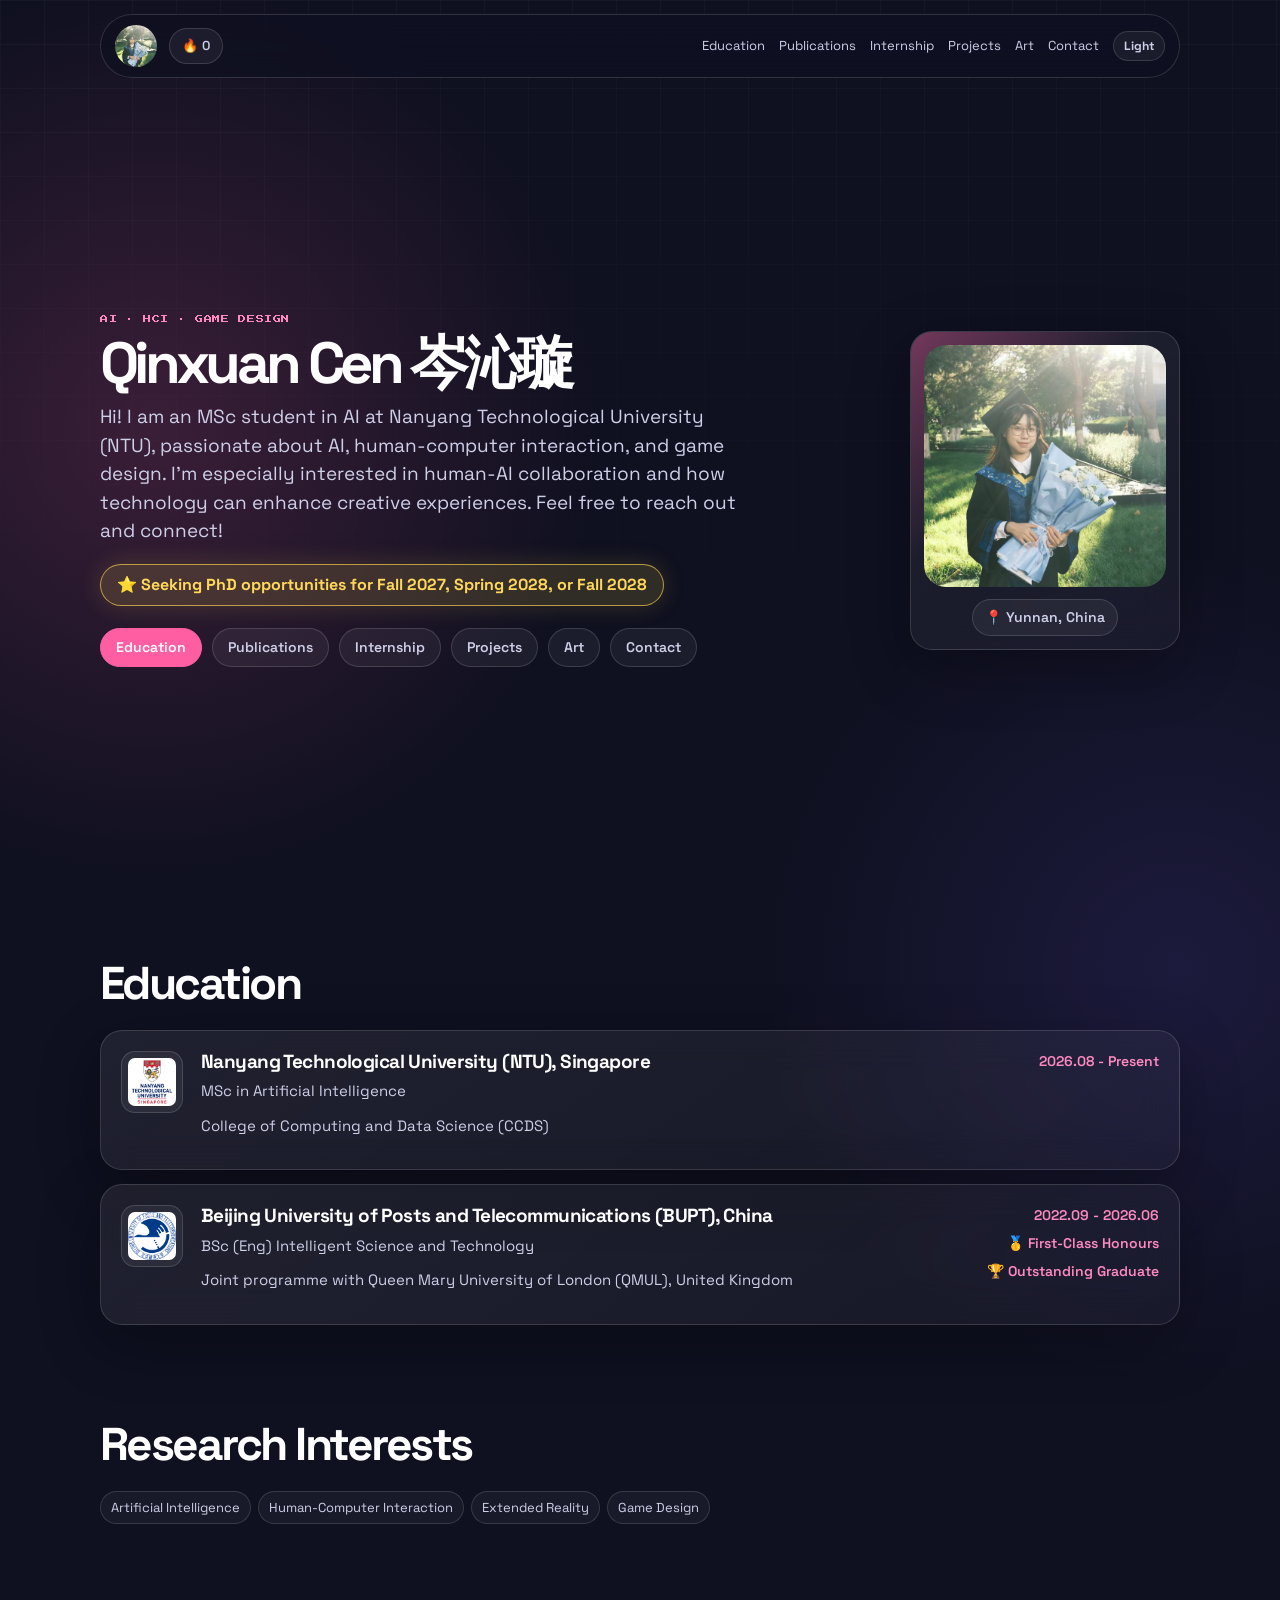
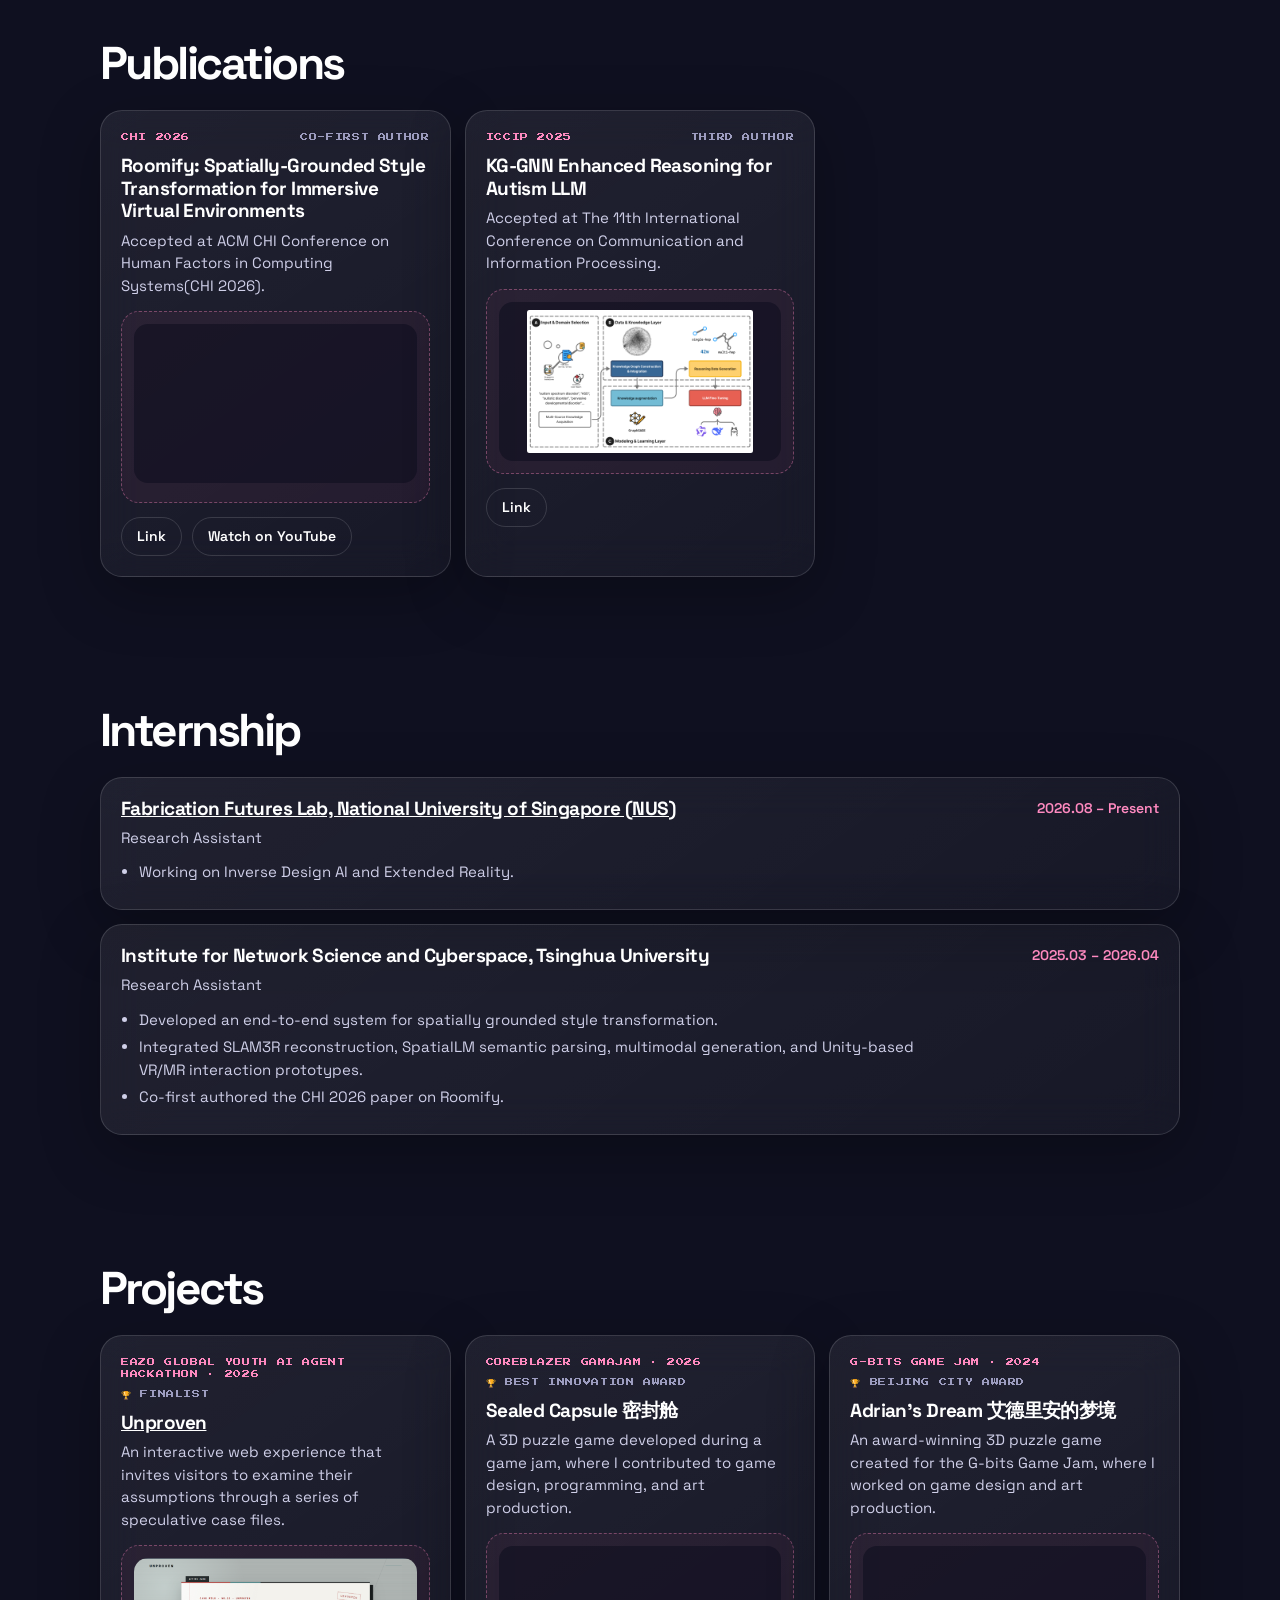
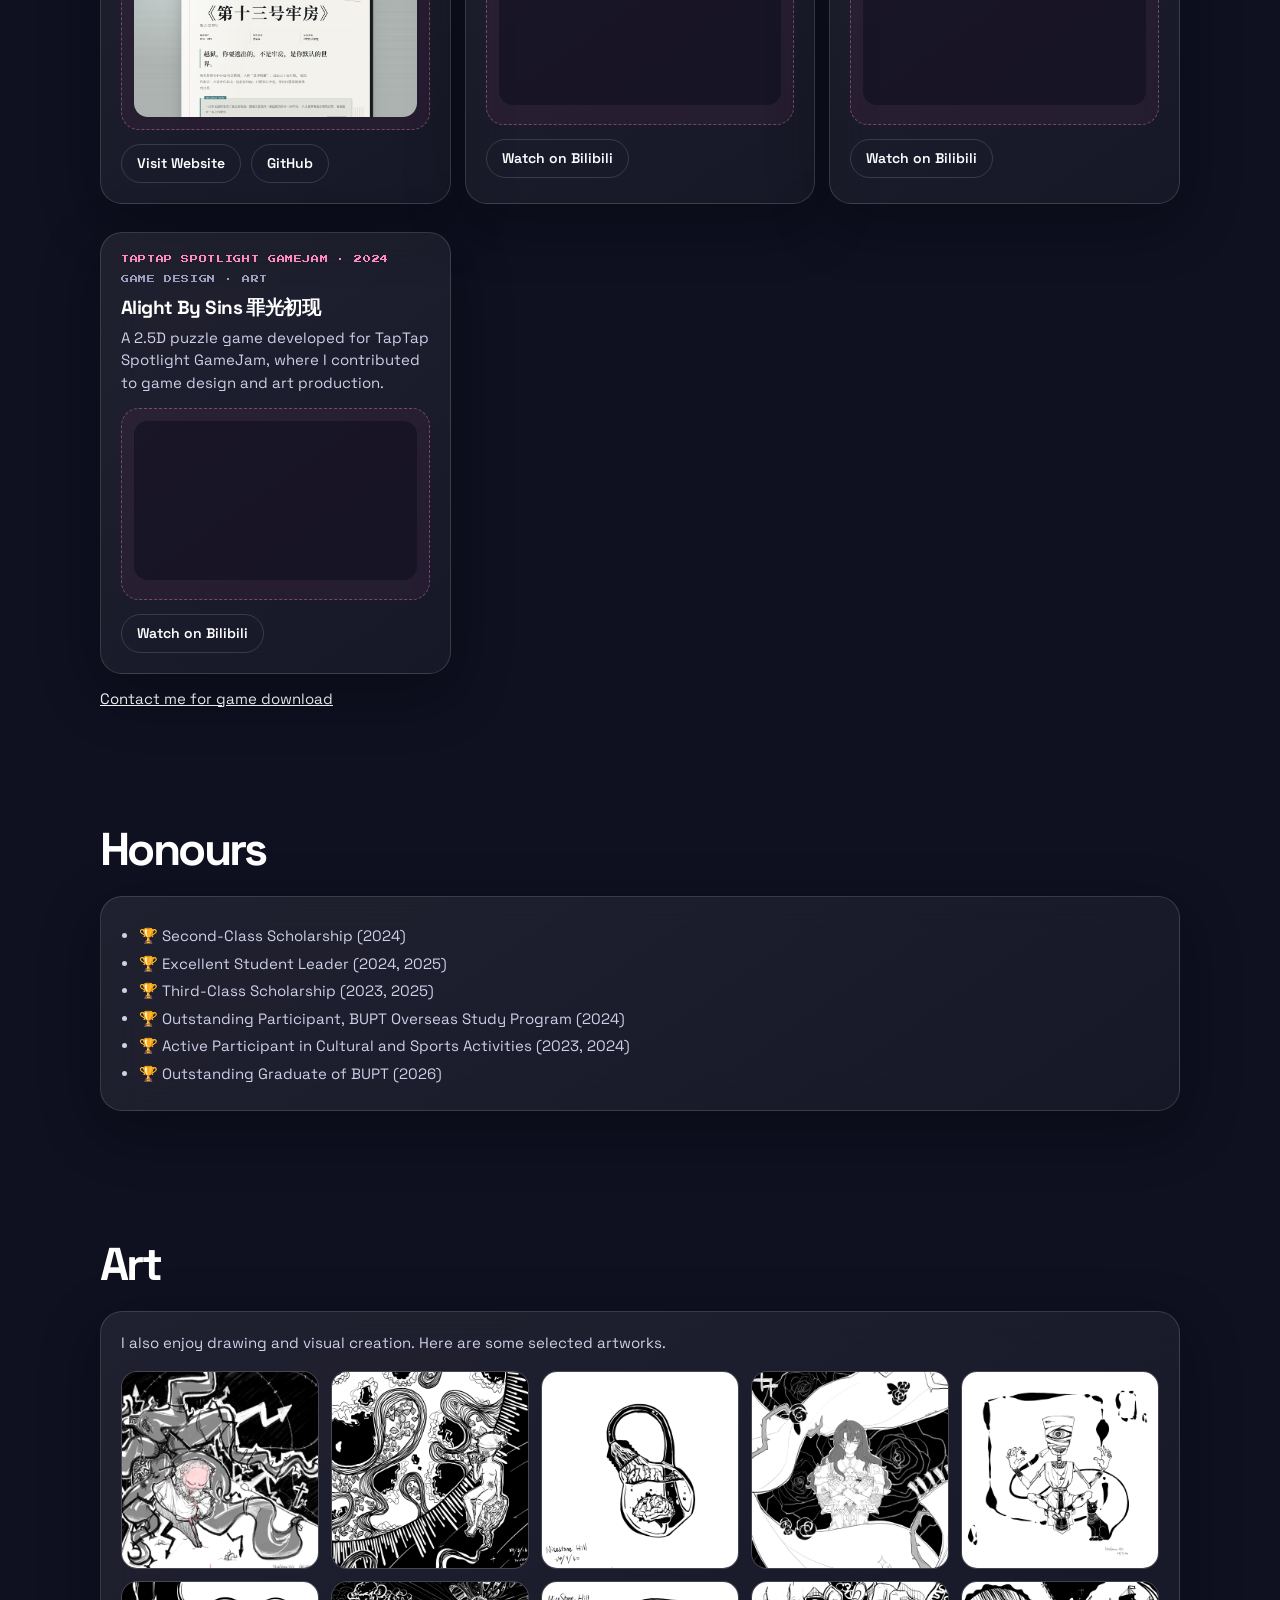
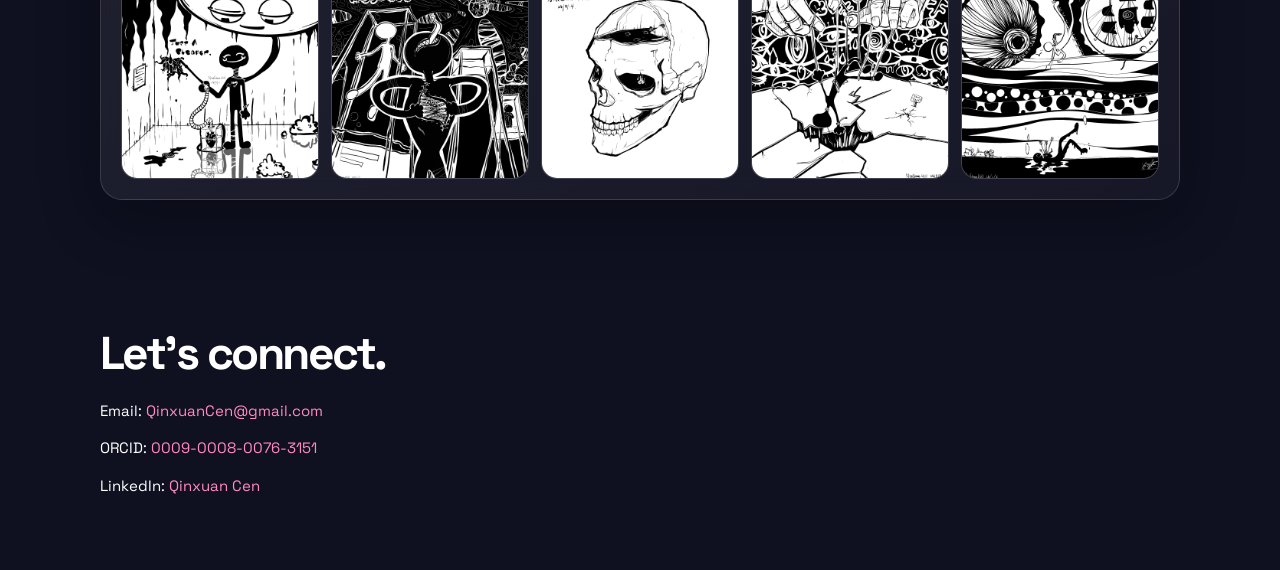
==== index.html @ c6805168 "Fix canonical GitHub Pages URL" ====
<!DOCTYPE html>
<html lang="en">
<head>
  <meta charset="UTF-8" />
  <meta name="viewport" content="width=device-width, initial-scale=1.0" />
  <meta name="description" content="Qinxuan Cen is an MSc AI student at NTU and research assistant at NUS, working across AI, HCI, extended reality, and interactive experiences." />
  <meta name="robots" content="index, follow, max-image-preview:large" />
  <link rel="canonical" href="https://nicestone-hill.github.io/cenqinxuan.github.io/" />
  <title>Qinxuan Cen | AI, HCI &amp; XR Researcher</title>
  <link rel="icon" type="image/png" href="Image/favicon.png" />
  <link rel="stylesheet" href="style.css" />
  <script type="application/ld+json">
  {
    "@context": "https://schema.org",
    "@type": "Person",
    "name": "Qinxuan Cen",
    "alternateName": "岑沁璇",
    "url": "https://nicestone-hill.github.io/cenqinxuan.github.io/",
    "image": "https://nicestone-hill.github.io/cenqinxuan.github.io/Image/%E6%AF%95%E4%B8%9A%E7%85%A7.jpg",
    "jobTitle": "Research Assistant",
    "affiliation": [
      {
        "@type": "CollegeOrUniversity",
        "name": "Nanyang Technological University",
        "sameAs": "https://www.ntu.edu.sg/"
      },
      {
        "@type": "Organization",
        "name": "Fabrication Futures Lab, National University of Singapore",
        "url": "https://www.fabricationfutureslab.com/"
      }
    ],
    "alumniOf": {
      "@type": "CollegeOrUniversity",
      "name": "Beijing University of Posts and Telecommunications",
      "sameAs": "https://www.bupt.edu.cn/"
    },
    "sameAs": [
      "https://github.com/NiceStone-Hill",
      "https://orcid.org/0009-0008-0076-3151",
      "https://www.linkedin.com/in/qinxuan-cen-992b7b402"
    ]
  }
  </script>
</head>
<body>
  <header class="site-header">
    <div class="brand-area">
        <a class="logo" href="#top">
        <img src="Image/毕业照.jpg" alt="Qinxuan Cen logo" class="logo-img" />
        </a>

        <span class="view-counter">
        🔥 <span id="busuanzi_value_site_pv">0</span>
        </span>
    </div>
    <nav class="nav">
      <a href="#education">Education</a>
      <a href="#publications">Publications</a>
      <a href="#internship">Internship</a>
      <a href="#projects">Projects</a>
      <a href="#art">Art</a>
      <a href="#contact">Contact</a>
      <button class="theme-toggle" type="button" aria-label="Switch to light blue theme" aria-pressed="false">
        Theme
      </button>
    </nav>
  </header>

  <main id="top">
    <section class="hero section-shell">
      <div class="hero-copy">
        <p class="eyebrow">AI · HCI · Game Design</p>
        <h1>Qinxuan Cen 岑沁璇</h1>
        <p class="hero-subtitle">
        Hi! I am an MSc student in AI at Nanyang Technological University (NTU), passionate about AI, human-computer interaction, and game design. I’m especially interested in human-AI collaboration and how technology can enhance creative experiences.
        Feel free to reach out and connect!
        </p>
        <p class="hero-highlight">⭐ Seeking PhD opportunities for Fall 2027, Spring 2028, or Fall 2028</p>
        <div class="hero-actions">
            <a class="button primary" href="#education">Education</a>
            <a class="button secondary" href="#publications">Publications</a>
            <a class="button secondary" href="#internship">Internship</a>
            <a class="button secondary" href="#projects">Projects</a>
            <a class="button secondary" href="#art">Art</a>
            <a class="button secondary" href="#contact">Contact</a>
        </div>
      </div>

      <aside class="profile-card" aria-label="Profile image">
        <div class="avatar-wrap">
            <img src="Image/毕业照.jpg" alt="Portrait of Qinxuan Cen" class="avatar" />
        </div>

        <p class="profile-location">📍 Yunnan, China</p>
        </aside>
    </section>

   <section id="education" class="section-shell">
    <p class="section-kicker">Education</p>
    <h2>Education</h2>

    <article class="card timeline-card education-card">
        <div class="education-main">
        <img src="Image/ntu.png" alt="NTU logo" class="school-logo" />
        <div>
            <h3>Nanyang Technological University (NTU), Singapore</h3>
            <p class="muted">MSc in Artificial Intelligence</p>
            <p class="muted">College of Computing and Data Science (CCDS)</p>
        </div>
        </div>
        <div class="meta-block">
        <span>2026.08 - Present</span>
        </div>
    </article>

    <article class="card timeline-card education-card">
        <div class="education-main">
        <img src="Image/bupt.jpg" alt="BUPT logo" class="school-logo" />
        <div>
            <h3>Beijing University of Posts and Telecommunications (BUPT), China</h3>
            <p class="muted">BSc (Eng) Intelligent Science and Technology</p>
            <p class="muted">Joint programme with Queen Mary University of London (QMUL), United Kingdom</p>
        </div>
        </div>
        <div class="meta-block">
        <span>2022.09 - 2026.06</span>
        <span>🥇 First-Class Honours</span>
        <span>🏆 Outstanding Graduate</span>
        </div>
    </article>
    </section>

    <section id="interests" class="section-shell compact-section">
      <p class="section-kicker">Research Interests</p>
      <h2>Research Interests</h2>
      <div class="pill-grid">
        <span>Artificial Intelligence</span>
        <span>Human-Computer Interaction</span>
        <span>Extended Reality</span>
        <span>Game Design</span>
      </div>
    </section>

    <section id="publications" class="section-shell">
      <p class="section-kicker">Publications</p>
      <h2>Publications</h2>
      <div class="card-list">
        <article class="card publication-card">
          <div class="card-header">
            <span class="venue">CHI 2026</span>
            <span class="role">Co-first Author</span>
          </div>
          <h3>Roomify: Spatially-Grounded Style Transformation for Immersive Virtual Environments</h3>
          <p>
            Accepted at ACM CHI Conference on Human Factors in Computing Systems(CHI 2026).
          </p>
          <div class="media-slot">
            <iframe
                class="video-frame"
                src="https://www.youtube.com/embed/zPEOMXafHVA"
                title="Game Demo Video"
                allow="accelerometer; autoplay; clipboard-write; encrypted-media; gyroscope; picture-in-picture; web-share"
                allowfullscreen>
            </iframe>
          </div>
          <div class="link-row">
            <a href="https://programs.sigchi.org/chi/2026/program/content/222019" target="_blank" rel="noopener">Link</a>
            <a href="https://youtu.be/zPEOMXafHVA?si=utVqp9CIAk6nOqWQ" target="_blank" rel="noopener">Watch on YouTube</a>
          </div>
        </article>

        <article class="card publication-card">
          <div class="card-header">
            <span class="venue">ICCIP 2025</span>
            <span class="role">Third Author</span>
          </div>
          <h3>KG-GNN Enhanced Reasoning for Autism LLM</h3>
          <p>
            Accepted at The 11th International Conference on Communication and Information Processing.
          </p>
          <div class="media-slot">
            <img
                src="Image/iccipt2025.png"
                alt="KG-GNN Enhanced Reasoning for Autism LLM preview"
                class="media-image"
            />
            </div>
          <div class="link-row">
            <a href="https://doi.org/10.1145/3784833.3784882" target="_blank" rel="noopener">Link</a>
          </div>
        </article>
      </div>
    </section>

    <section id="internship" class="section-shell">
      <p class="section-kicker">Internship</p>
      <h2>Internship</h2>
      <article class="card timeline-card">
        <div>
          <h3>
            <a href="https://www.fabricationfutureslab.com/" target="_blank" rel="noopener">
              Fabrication Futures Lab, National University of Singapore (NUS)
            </a>
          </h3>
          <p class="muted">Research Assistant</p>
          <ul>
            <li>Working on Inverse Design AI and Extended Reality.</li>
          </ul>
        </div>
        <div class="meta-block"><span>2026.08 – Present</span></div>
      </article>
      <article class="card timeline-card">
        <div>
          <h3>Institute for Network Science and Cyberspace, Tsinghua University</h3>
          <p class="muted">Research Assistant</p>
          <ul>
            <li>Developed an end-to-end system for spatially grounded style transformation.</li>
            <li>Integrated SLAM3R reconstruction, SpatialLM semantic parsing, multimodal generation, and Unity-based VR/MR interaction prototypes.</li>
            <li>Co-first authored the CHI 2026 paper on Roomify.</li>
          </ul>
        </div>
        <div class="meta-block"><span>2025.03 – 2026.04</span></div>
      </article>
    </section>

    <section id="projects" class="section-shell">
    <p class="section-kicker">Projects</p>
    <h2>Projects</h2>

    <div class="card-grid">
        <article class="card game-card">
        <div class="card-header">
            <span class="venue">Eazo Global Youth AI Agent Hackathon · 2026</span>
            <span class="role">🏆 Finalist</span>
        </div>

        <h3>
            <a href="https://unproven.vercel.app/" target="_blank" rel="noopener">Unproven</a>
        </h3>

        <p>
            An interactive web experience that invites visitors to examine their assumptions
            through a series of speculative case files.
        </p>

        <div class="media-slot">
            <a class="project-preview-link" href="https://unproven.vercel.app/" target="_blank" rel="noopener" aria-label="Visit the Unproven website">
            <img
                src="Image/unproven.png"
                alt="Unproven website preview"
                class="media-image project-cover"
            />
            </a>
        </div>

        <div class="link-row">
            <a href="https://unproven.vercel.app/" target="_blank" rel="noopener">Visit Website</a>
            <a href="https://github.com/NiceStone-Hill/unproven" target="_blank" rel="noopener">GitHub</a>
        </div>
        </article>

        <article class="card game-card">
        <div class="card-header">
            <span class="venue">CoreBlazer GamaJam · 2026</span>
            <span class="role">🏆 Best Innovation Award</span>
        </div>

        <h3>Sealed Capsule 密封舱</h3>

        <p>
            A 3D puzzle game developed during a game jam, where I contributed to game design,
            programming, and art production.
        </p>

        <div class="media-slot">
            <iframe
            class="video-frame"
            src="https://player.bilibili.com/player.html?bvid=BV1QAFgzcEMP"
            title="Sealed Capsule Game Demo"
            allowfullscreen>
            </iframe>
        </div>

        <a href="https://www.bilibili.com/video/BV1QAFgzcEMP" target="_blank" rel="noopener">
            Watch on Bilibili
        </a>
        </article>

        <article class="card game-card">
        <div class="card-header">
            <span class="venue">G-bits Game Jam · 2024</span>
            <span class="role">🏆 Beijing City Award</span>
        </div>

        <h3>Adrian's Dream 艾德里安的梦境</h3>

        <p>
            An award-winning 3D puzzle game created for the G-bits Game Jam, where I worked on
            game design and art production.
        </p>

        <div class="media-slot">
            <iframe
            class="video-frame"
            src="https://player.bilibili.com/player.html?bvid=BV1ajzZYREtV"
            title="Adrian's Dream Game Demo"
            allowfullscreen>
            </iframe>
        </div>

        <a href="https://www.bilibili.com/video/BV1ajzZYREtV" target="_blank" rel="noopener">
            Watch on Bilibili
        </a>
        </article>

        <article class="card game-card">
        <div class="card-header">
            <span class="venue">TapTap Spotlight GameJam · 2024</span>
            <span class="role">Game Design · Art</span>
        </div>

        <h3>Alight By Sins 罪光初现</h3>

        <p>
            A 2.5D puzzle game developed for TapTap Spotlight GameJam, where I contributed to
            game design and art production.
        </p>

        <div class="media-slot">
            <iframe
            class="video-frame"
            src="https://player.bilibili.com/player.html?bvid=BV1vtSaYmEmp"
            title="Alight By Sins Game Demo"
            allowfullscreen>
            </iframe>
        </div>

        <a href="https://www.bilibili.com/video/BV1vtSaYmEmp" target="_blank" rel="noopener">
            Watch on Bilibili
        </a>
        </article>
    </div>
            <a href="#contact">
            Contact me for game download
        </a>
    </section>

    <section id="skills" class="section-shell">
        <p class="section-kicker">Honours</p>
        <h2>Honours</h2>

        <article class="card honours-card">
            <ul class="honours-list">
            <li>🏆 Second-Class Scholarship (2024)</li>
            <li>🏆 Excellent Student Leader (2024, 2025)</li>
            <li>🏆 Third-Class Scholarship (2023, 2025)</li>
            <li>🏆 Outstanding Participant, BUPT Overseas Study Program (2024)</li>
            <li>🏆 Active Participant in Cultural and Sports Activities (2023, 2024)</li>
            <li>🏆 Outstanding Graduate of BUPT (2026)</li>
            </ul>
        </article>
    </section>

    <section id="art" class="section-shell">
    <p class="section-kicker">Art</p>
    <h2>Art</h2>

    <article class="card art-card">
        <p class="muted">
        I also enjoy drawing and visual creation. Here are some selected artworks.
        </p>

        <div class="art-grid">
        <a href="Image/art1.png" target="_blank" rel="noopener">
            <img src="Image/art1.png" alt="Artwork 1" />
        </a>
        <a href="Image/art2.png" target="_blank" rel="noopener">
            <img src="Image/art2.png" alt="Artwork 2" />
        </a>
        <a href="Image/art3.png" target="_blank" rel="noopener">
            <img src="Image/art3.png" alt="Artwork 3" />
        </a>
        <a href="Image/art4.png" target="_blank" rel="noopener">
            <img src="Image/art4.png" alt="Artwork 4" />
        </a>
        <a href="Image/art5.png" target="_blank" rel="noopener">
            <img src="Image/art5.png" alt="Artwork 5" />
        </a>
        <a href="Image/art6.png" target="_blank" rel="noopener">
            <img src="Image/art6.png" alt="Artwork 6" />
        </a>
        <a href="Image/art7.png" target="_blank" rel="noopener">
            <img src="Image/art7.png" alt="Artwork 7" />
        </a>
        <a href="Image/art8.png" target="_blank" rel="noopener">
            <img src="Image/art8.png" alt="Artwork 8" />
        </a>
        <a href="Image/art9.png" target="_blank" rel="noopener">
            <img src="Image/art9.png" alt="Artwork 9" />
        </a>
        <a href="Image/art10.png" target="_blank" rel="noopener">
            <img src="Image/art10.png" alt="Artwork 10" />
        </a>
        </div>
    </article>
    </section>

    <section id="contact" class="section-shell contact-section">
      <p class="section-kicker">Contact</p>
      <h2>Let’s connect.</h2>
      <p>Email: <a href="mailto:QinxuanCen@gmail.com">QinxuanCen@gmail.com</a></p>
      <p>ORCID: <a href="https://orcid.org/0009-0008-0076-3151" target="_blank" rel="noopener">0009-0008-0076-3151</a></p>
      <p>LinkedIn: <a href="https://www.linkedin.com/in/qinxuan-cen-992b7b402?utm_source=share_via&utm_content=profile&utm_medium=member_android" target="_blank" rel="noopener">Qinxuan Cen</a></p>
    </section>
  </main>
  <script src="script.js"></script>
  <script async src="//busuanzi.ibruce.info/busuanzi/2.3/busuanzi.pure.mini.js"></script>

</body>
</html>
---- style.css ----
@import url('https://fonts.googleapis.com/css2?family=Press+Start+2P&family=Space+Grotesk:wght@400;500;600;700&display=swap');

:root {
  --bg: #0f1020;
  --bg-soft: #17182e;
  --card: rgba(255, 255, 255, 0.075);
  --card-strong: rgba(255, 255, 255, 0.12);
  --header-bg: rgba(15, 16, 32, 0.72);
  --surface: rgba(255, 255, 255, 0.055);
  --surface-soft: rgba(255, 255, 255, 0.045);
  --field-bg: rgba(15, 16, 32, 0.62);
  --accent-glow: rgba(255, 95, 162, 0.18);
  --accent-glow-2: rgba(120, 95, 255, 0.13);
  --text: #ffffff;
  --muted: #cfcfe8;
  --muted-2: #9d9dc0;
  --pink: #ff5fa2;
  --pink-soft: #ff8ac0;
  --accent: var(--pink);
  --accent-soft: var(--pink-soft);
  --accent-faint: rgba(255, 95, 162, 0.055);
  --accent-line: rgba(255, 138, 192, 0.38);
  --accent-hover: rgba(255, 138, 192, 0.55);
  --profile-shine: rgba(255, 95, 162, 0.38);
  --highlight-text: #ffd85a;
  --highlight-bg: rgba(255, 215, 80, 0.14);
  --highlight-line: rgba(255, 215, 80, 0.65);
  --highlight-shadow: rgba(255, 215, 80, 0.16);
  --grid-line: rgba(255, 255, 255, 0.028);
  --line: rgba(255, 255, 255, 0.14);
  --shadow: 0 18px 60px rgba(0, 0, 0, 0.28);
}

body.theme-light {
  --bg: #f7fbff;
  --bg-soft: #e7f0f8;
  --card: rgba(255, 255, 255, 0.86);
  --card-strong: rgba(255, 255, 255, 0.96);
  --header-bg: rgba(247, 251, 255, 0.78);
  --surface: rgba(0, 59, 111, 0.075);
  --surface-soft: rgba(0, 59, 111, 0.055);
  --field-bg: rgba(231, 240, 248, 0.9);
  --accent-glow: rgba(0, 59, 111, 0.16);
  --accent-glow-2: rgba(31, 102, 166, 0.13);
  --text: #102033;
  --muted: #40576d;
  --muted-2: #66798b;
  --pink: #003b6f;
  --pink-soft: #0b4f8a;
  --accent: #003b6f;
  --accent-soft: #0b4f8a;
  --accent-faint: rgba(0, 59, 111, 0.075);
  --accent-line: rgba(0, 59, 111, 0.28);
  --accent-hover: rgba(0, 59, 111, 0.45);
  --profile-shine: rgba(0, 59, 111, 0.28);
  --highlight-text: #0f6f45;
  --highlight-bg: rgba(29, 143, 90, 0.12);
  --highlight-line: rgba(29, 143, 90, 0.42);
  --highlight-shadow: rgba(29, 143, 90, 0.14);
  --grid-line: rgba(0, 59, 111, 0.045);
  --line: rgba(0, 59, 111, 0.18);
  --shadow: 0 18px 54px rgba(0, 59, 111, 0.13);
}

* {
  box-sizing: border-box;
}

html {
  scroll-behavior: smooth;
}

body {
  margin: 0;
  font-family: "Space Grotesk", Arial, sans-serif;
  background:
    radial-gradient(circle at 12% 8%, var(--accent-glow), transparent 28rem),
    radial-gradient(circle at 92% 18%, var(--accent-glow-2), transparent 26rem),
    var(--bg);
  color: var(--text);
  line-height: 1.5;
  font-size: 15px;
}

body::before {
  content: "";
  position: fixed;
  inset: 0;
  pointer-events: none;
  background-image: linear-gradient(var(--grid-line) 1px, transparent 1px),
    linear-gradient(90deg, var(--grid-line) 1px, transparent 1px);
  background-size: 44px 44px;
  mask-image: linear-gradient(to bottom, black, transparent 78%);
}

img {
  max-width: 100%;
  display: block;
}

a {
  color: inherit;
}

.site-header {
  position: sticky;
  top: 0;
  z-index: 10;
  width: min(1080px, calc(100% - 32px));
  margin: 14px auto 0;
  padding: 10px 14px;
  display: flex;
  align-items: center;
  justify-content: space-between;
  border: 1px solid var(--line);
  border-radius: 999px;
  background: var(--header-bg);
  backdrop-filter: blur(18px);
}

.logo {
  width: 42px;
  height: 42px;
  display: inline-flex;
  align-items: center;
  justify-content: center;
  border-radius: 50%;
  overflow: hidden;
  text-decoration: none;
  background: var(--surface);
}

.logo-img {
  width: 100%;
  height: 100%;
  object-fit: cover;
}

.brand-area {
  display: flex;
  align-items: center;
  gap: 12px;
}

.view-counter {
  display: inline-flex;
  align-items: center;
  gap: 4px;
  padding: 7px 12px;
  border-radius: 999px;
  border: 1px solid var(--line);
  background: var(--surface);
  color: var(--muted);
  font-size: 13px;
  font-weight: 600;
  white-space: nowrap;
}

.nav {
  display: flex;
  gap: 14px;
  align-items: center;
  font-size: 13px;
  color: var(--muted);
}

.nav a {
  text-decoration: none;
  transition: color 0.2s ease;
}

.nav a:hover,
.theme-toggle:hover {
  color: var(--accent-soft);
}

.theme-toggle {
  display: inline-flex;
  align-items: center;
  justify-content: center;
  min-height: 28px;
  padding: 5px 10px;
  border: 1px solid var(--line);
  border-radius: 999px;
  background: var(--surface);
  color: var(--muted);
  font: inherit;
  font-size: 12px;
  font-weight: 700;
  cursor: pointer;
  transition: color 0.2s ease, border-color 0.2s ease, background 0.2s ease;
}

.theme-toggle:hover {
  border-color: var(--accent-hover);
  background: var(--surface-soft);
}

.section-shell {
  width: min(1080px, calc(100% - 40px));
  margin: 0 auto;
  padding: 58px 0;
}

.hero {
  min-height: calc(100vh - 76px);
  display: grid;
  grid-template-columns: minmax(0, 1.35fr) 270px;
  gap: 42px;
  align-items: center;
}

.eyebrow,
.venue,
.role {
  font-family: "Press Start 2P", "Space Grotesk", monospace;
  font-size: 8px;
  letter-spacing: 0.08em;
  text-transform: uppercase;
}

.eyebrow {
  color: var(--accent-soft);
  margin: 0 0 12px;
}

/* Hide small pink section labels */
.section-kicker {
  display: none;
}

/* Keep only the clean white section title */
.section-kicker + h2 {
  display: block;
  margin-bottom: 24px;
  color: var(--text);
  font-family: "Space Grotesk", Arial, sans-serif;
  font-size: clamp(28px, 4vw, 46px);
  line-height: 1;
  letter-spacing: -0.055em;
}

.hero h1,
h2,
h3,
p {
  margin-top: 0;
}

.hero h1 {
  margin-bottom: 14px;
  font-size: clamp(30px, 5vw, 58px);
  line-height: 0.9;
  letter-spacing: -0.08em;
}

.hero-subtitle {
  max-width: 640px;
  color: var(--muted);
  font-size: clamp(15px, 1.7vw, 19px);
  margin-bottom: 18px;
}

.hero-highlight {
  display: inline-flex;
  align-items: center;
  width: fit-content;
  margin: 0 0 22px;
  padding: 9px 16px;
  border-radius: 999px;
  border: 1px solid var(--highlight-line);
  background: var(--highlight-bg);
  color: var(--highlight-text);
  font-size: 16px;
  font-weight: 700;
  line-height: 1.4;
  box-shadow: 0 0 24px var(--highlight-shadow);
}

.hero-actions,
.link-row {
  display: flex;
  flex-wrap: wrap;
  gap: 10px;
  align-items: center;
}

.button,
.link-row a,
.game-card > a {
  display: inline-flex;
  align-items: center;
  justify-content: center;
  min-height: 38px;
  padding: 8px 15px;
  border-radius: 999px;
  border: 1px solid var(--line);
  text-decoration: none;
  font-weight: 600;
  font-size: 14px;
  transition: transform 0.2s ease, border-color 0.2s ease, background 0.2s ease;
}

.button:hover,
.link-row a:hover,
.game-card > a:hover {
  transform: translateY(-2px);
  border-color: var(--accent-hover);
  background: var(--accent);
  color: #ffffff;
}

.primary {
  background: var(--accent);
  border-color: var(--accent);
  color: #ffffff;
}

.secondary {
  background: var(--surface);
  color: var(--muted);
}

.profile-card,
.card {
  border: 1px solid var(--line);
  background: linear-gradient(145deg, var(--card), rgba(255, 255, 255, 0.035));
  box-shadow: var(--shadow);
  backdrop-filter: blur(20px);
}

.profile-card {
  position: relative;
  padding: 13px;
  border-radius: 22px;
  overflow: hidden;
}

.profile-card::before {
  content: "";
  position: absolute;
  inset: -1px;
  background: linear-gradient(135deg, var(--profile-shine), transparent 40%);
  pointer-events: none;
}

.avatar-wrap {
  position: relative;
  border-radius: 22px;
  overflow: hidden;
  aspect-ratio: 1 / 1;
  margin-bottom: 12px;
  background: var(--bg-soft);
}

.avatar {
  width: 100%;
  height: 100%;
  object-fit: cover;
}

.profile-name {
  position: relative;
  margin-bottom: 3px;
  font-size: 19px;
  font-weight: 700;
}

.profile-role {
  position: relative;
  color: var(--muted);
  margin-bottom: 12px;
  font-size: 13px;
  line-height: 1.4;
}

.profile-tags,
.pill-grid {
  position: relative;
  display: flex;
  flex-wrap: wrap;
  gap: 7px;
}

.profile-tags span,
.pill-grid span {
  border: 1px solid var(--line);
  border-radius: 999px;
  padding: 6px 10px;
  color: var(--muted);
  background: var(--surface-soft);
  font-size: 13px;
}

.profile-location {
  position: relative;
  width: fit-content;
  margin: 0 auto;
  padding: 7px 12px;
  border-radius: 999px;
  border: 1px solid var(--line);
  background: var(--surface);
  color: var(--muted);
  font-size: 14px;
  font-weight: 600;
}

.two-column {
  display: grid;
  grid-template-columns: 0.8fr 1.2fr;
  gap: 36px;
  align-items: start;
}

h2 {
  margin-bottom: 18px;
  color: var(--text);
  font-size: clamp(26px, 4vw, 42px);
  line-height: 1;
  letter-spacing: -0.055em;
}

h3 {
  margin-bottom: 7px;
  font-size: 19px;
  line-height: 1.18;
  letter-spacing: -0.03em;
}

.section-text,
.muted,
.card p,
.card li {
  color: var(--muted);
}

.card {
  padding: 20px;
  border-radius: 22px;
  margin-bottom: 14px;
}

.card p {
  margin-bottom: 12px;
}

.card-list,
.card-grid,
.info-grid {
  display: grid;
  gap: 14px;
}

.card-list {
  grid-template-columns: repeat(3, minmax(0, 1fr));
}

.card-list,
.card-grid {
  grid-template-columns: repeat(3, minmax(0, 1fr));
}

.info-grid {
  grid-template-columns: repeat(3, minmax(0, 1fr));
}

.timeline-card {
  display: grid;
  grid-template-columns: minmax(0, 1fr) 190px;
  gap: 22px;
}

.education-main {
  display: flex;
  align-items: flex-start;
  gap: 18px;
}

.school-logo {
  width: 62px;
  height: 62px;
  flex-shrink: 0;
  object-fit: contain;
  border-radius: 14px;
  padding: 6px;
  background: rgba(255, 255, 255, 0.06);
  border: 1px solid var(--line);
}

.meta-block {
  display: flex;
  flex-direction: column;
  align-items: flex-end;
  gap: 7px;
  color: var(--accent-soft);
  font-weight: 600;
  font-size: 14px;
}

.card-header {
  display: flex;
  flex-wrap: wrap;
  justify-content: space-between;
  gap: 8px;
  margin-bottom: 12px;
}

.venue {
  color: var(--accent-soft);
}

.role {
  color: var(--muted-2);
}

.media-slot {
  margin: 14px 0;
  padding: 12px;
  border: 1px dashed var(--accent-line);
  border-radius: 18px;
  background: var(--accent-faint);
}

.media-slot p {
  margin-bottom: 8px;
  font-size: 13px;
}

.video-placeholder {
  min-height: 140px;
  display: grid;
  place-items: center;
  border-radius: 14px;
  background: var(--field-bg);
  color: var(--muted-2);
  text-align: center;
  font-size: 14px;
}

.video-frame {
  width: 100%;
  aspect-ratio: 16 / 9;
  border: 0;
  border-radius: 14px;
  background: var(--field-bg);
}

.media-image {
  width: 100%;
  aspect-ratio: 16 / 9;
  max-height: 220px;
  object-fit: contain;
  border-radius: 14px;
  background: var(--field-bg);
}

.project-preview-link {
  display: block;
}

.project-cover {
  object-fit: cover;
}

.art-card {
  padding: 20px;
}

.art-grid {
  display: grid;
  grid-template-columns: repeat(5, minmax(0, 1fr));
  gap: 12px;
  margin-top: 16px;
}

.art-grid a {
  display: block;
  overflow: hidden;
  border-radius: 16px;
  border: 1px solid var(--line);
  background: var(--surface-soft);
  aspect-ratio: 1 / 1;
}

.art-grid img {
  width: 100%;
  height: 100%;
  object-fit: cover;
  transition: transform 0.25s ease, opacity 0.25s ease;
}

.art-grid a:hover img {
  transform: scale(1.06);
  opacity: 0.9;
}

.compact-section {
  padding-top: 24px;
}

ul {
  padding-left: 18px;
  margin-top: 8px;
  margin-bottom: 0;
}

li {
  margin-bottom: 5px;
}

.contact-section a {
  color: var(--accent-soft);
  text-decoration: none;
}

.contact-section a:hover {
  text-decoration: underline;
}

@media (max-width: 1100px) {
  .card-list,
  .card-grid {
    grid-template-columns: repeat(2, minmax(0, 1fr));
  }
  .art-grid {
    grid-template-columns: repeat(4, minmax(0, 1fr));
  }
}


@media (max-width: 880px) {
  .site-header {
    align-items: flex-start;
    border-radius: 24px;
    flex-direction: column;
    gap: 10px;
  }

  .art-grid {
  grid-template-columns: repeat(3, minmax(0, 1fr));
}

  .nav {
    width: 100%;
    overflow-x: auto;
    padding-bottom: 4px;
  }

.hero,
.two-column,
.timeline-card,
.card-grid,
.info-grid,
.card-list {
  grid-template-columns: 1fr;
}
  .meta-block {
    align-items: flex-start;
  }

  .section-shell {
    padding: 46px 0;
  }
}

@media (max-width: 540px) {
  .section-shell {
    width: min(100% - 28px, 1080px);
  }

  .hero h1 {
    font-size: 46px;
  }

  .card,
  .profile-card {
    border-radius: 20px;
  }

  .eyebrow,
  .venue,
  .role {
    font-size: 7px;
  }

  .section-kicker + h2 {
    font-size: 28px;
  }

  .art-grid {
  grid-template-columns: repeat(2, minmax(0, 1fr));
  }
}
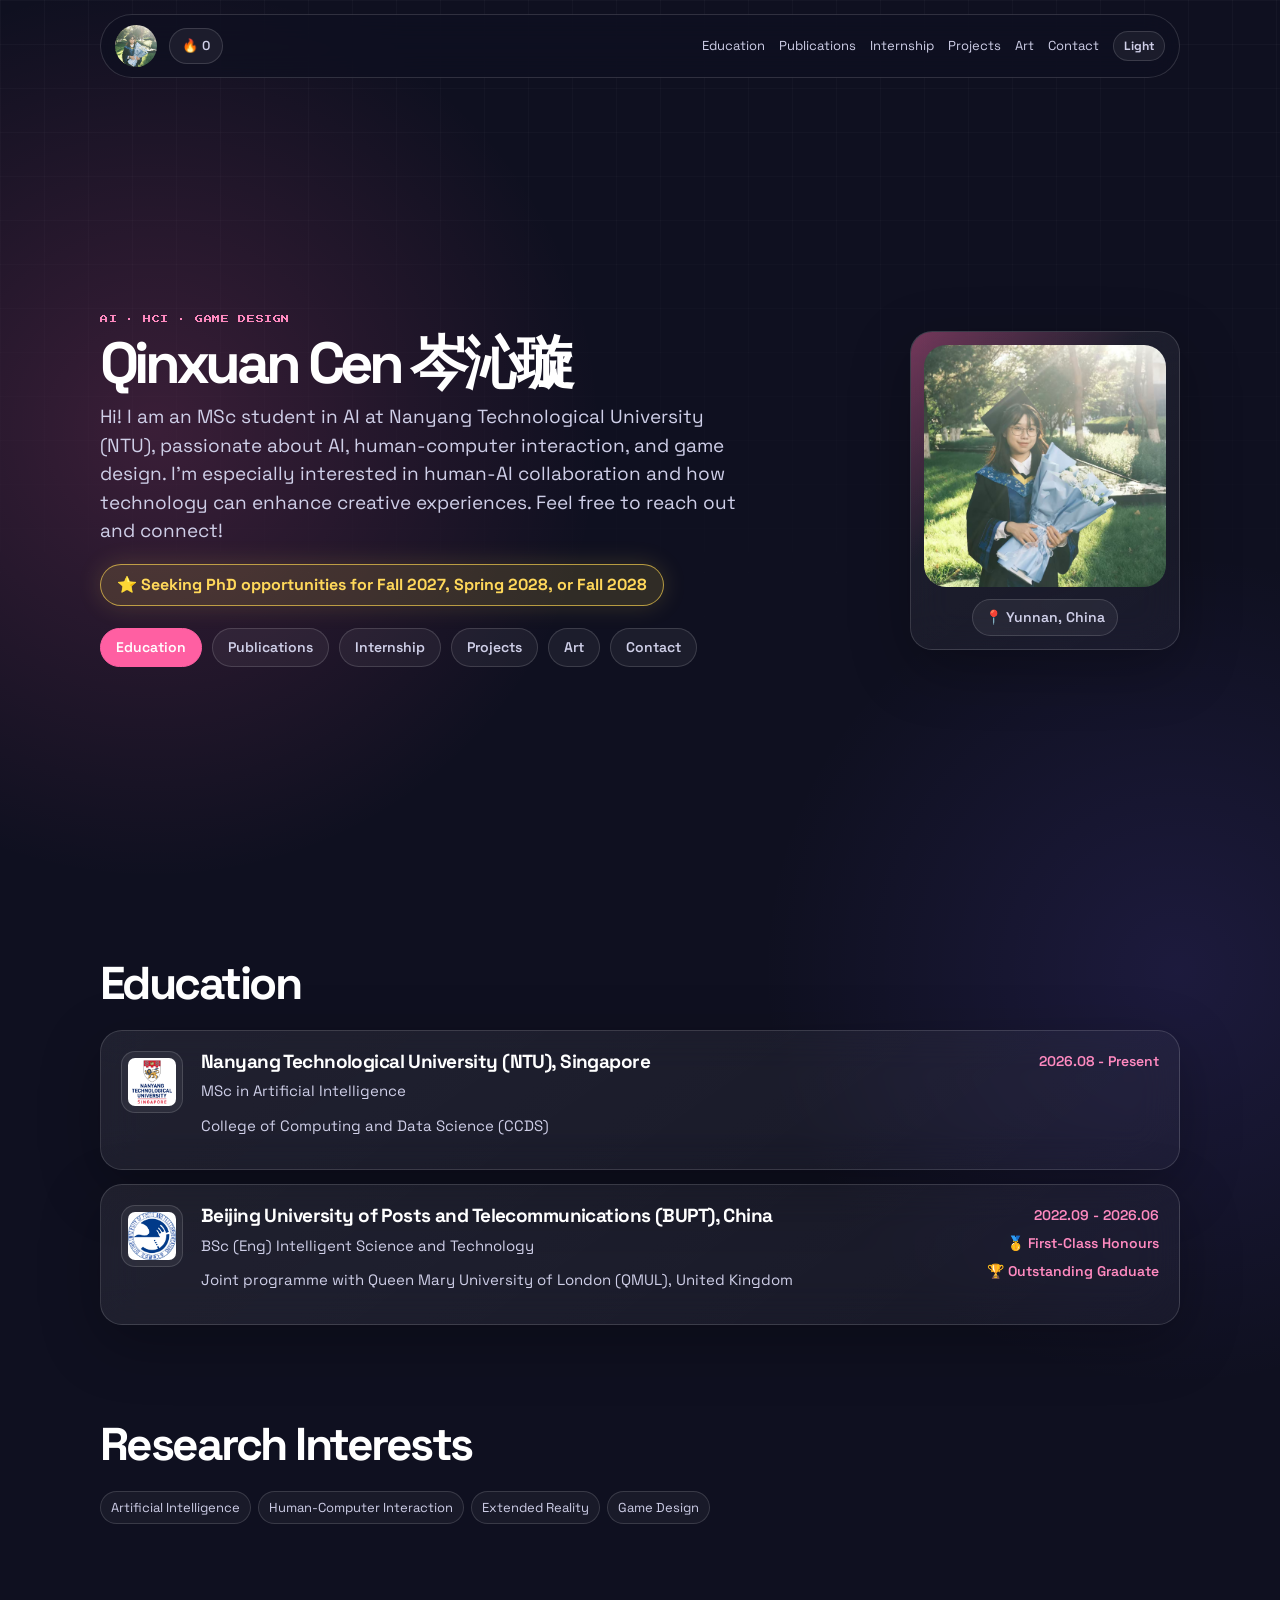
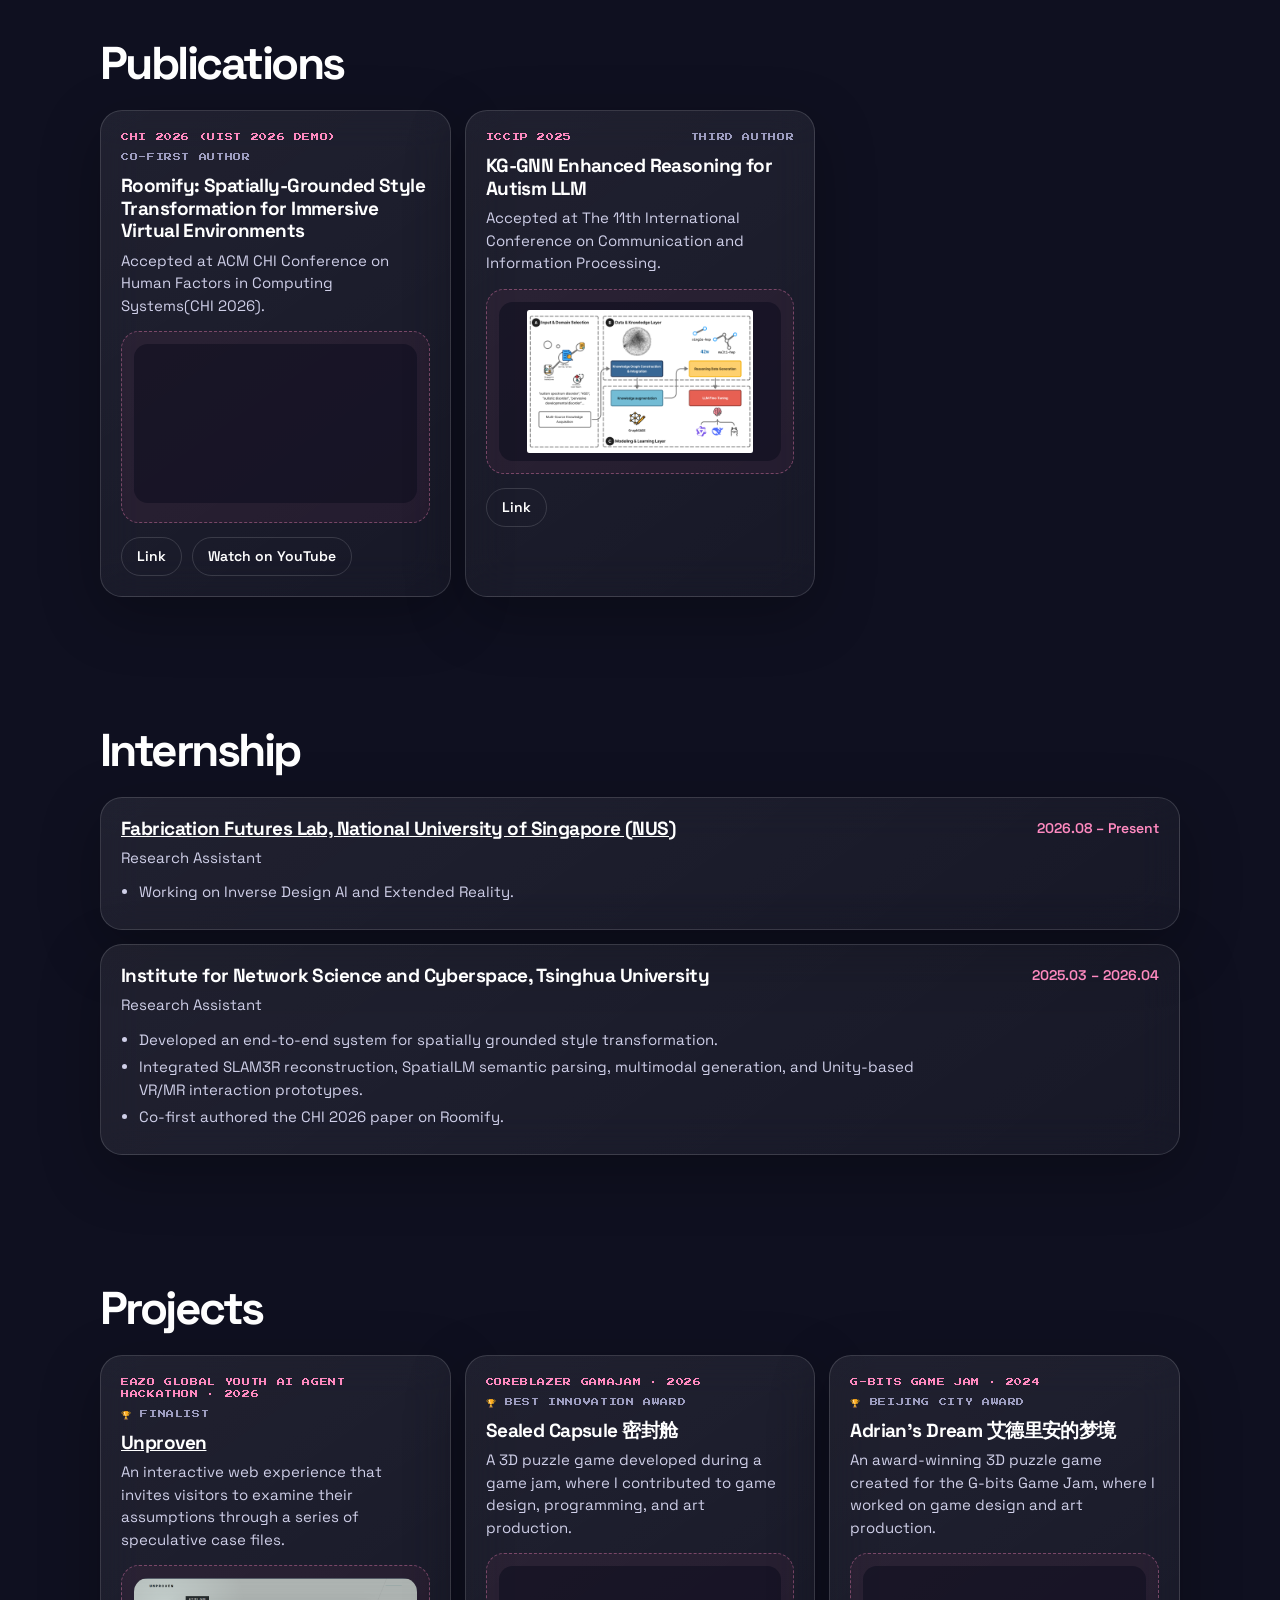
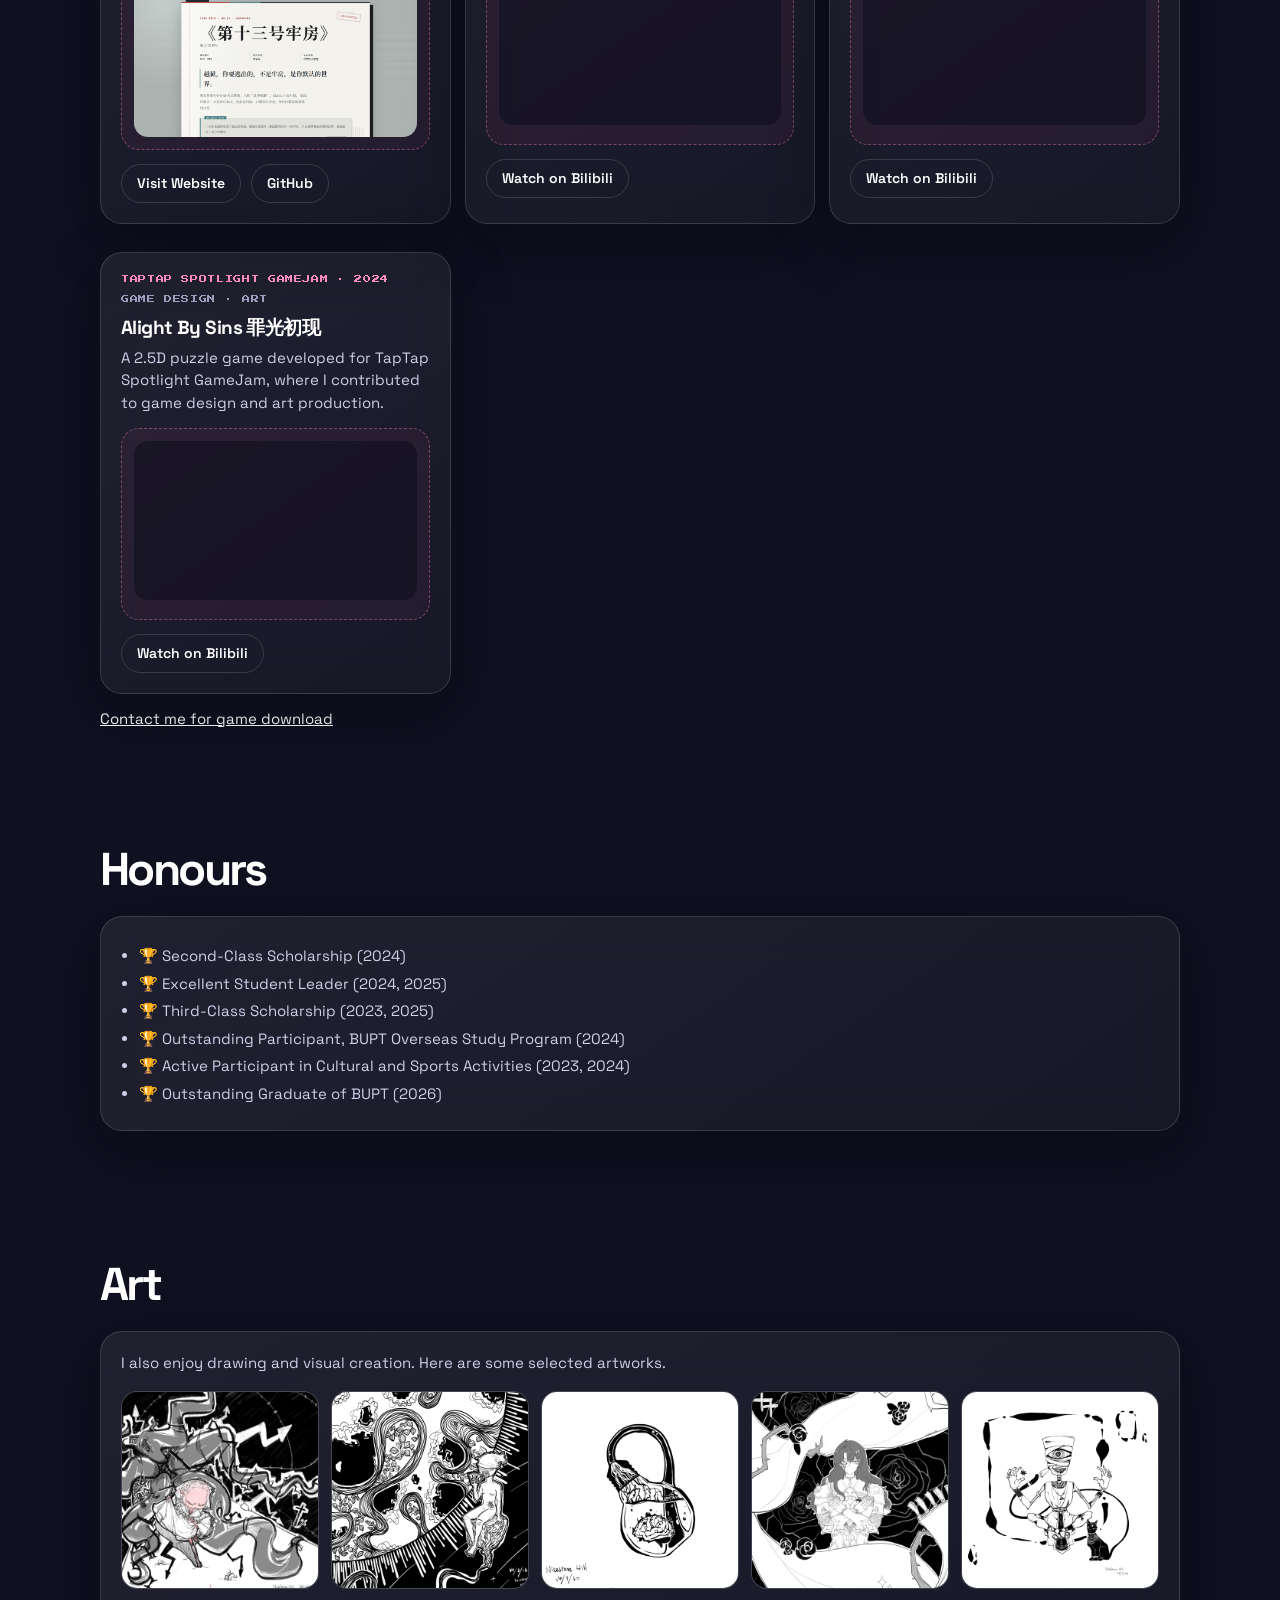
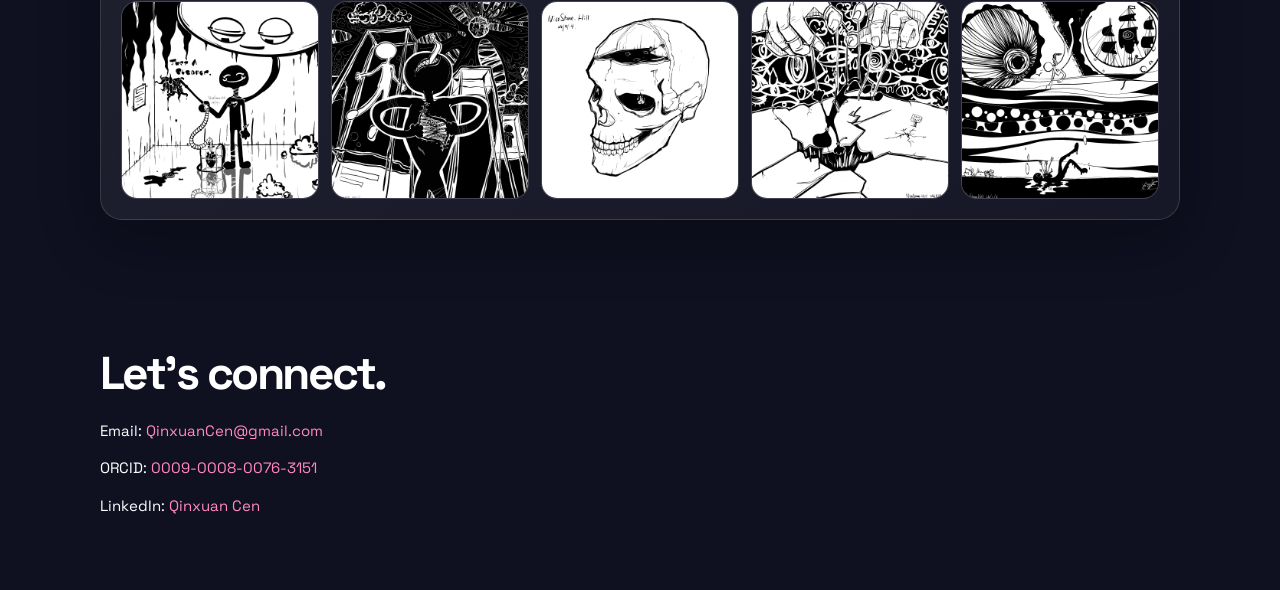
==== commit 220c10e0: "Update personal website" ====
--- a/index.html
+++ b/index.html
@@ -148,7 +148,7 @@
       <div class="card-list">
         <article class="card publication-card">
           <div class="card-header">
-            <span class="venue">CHI 2026</span>
+            <span class="venue">CHI 2026 (UIST 2026 Demo)</span>
             <span class="role">Co-first Author</span>
           </div>
           <h3>Roomify: Spatially-Grounded Style Transformation for Immersive Virtual Environments</h3>
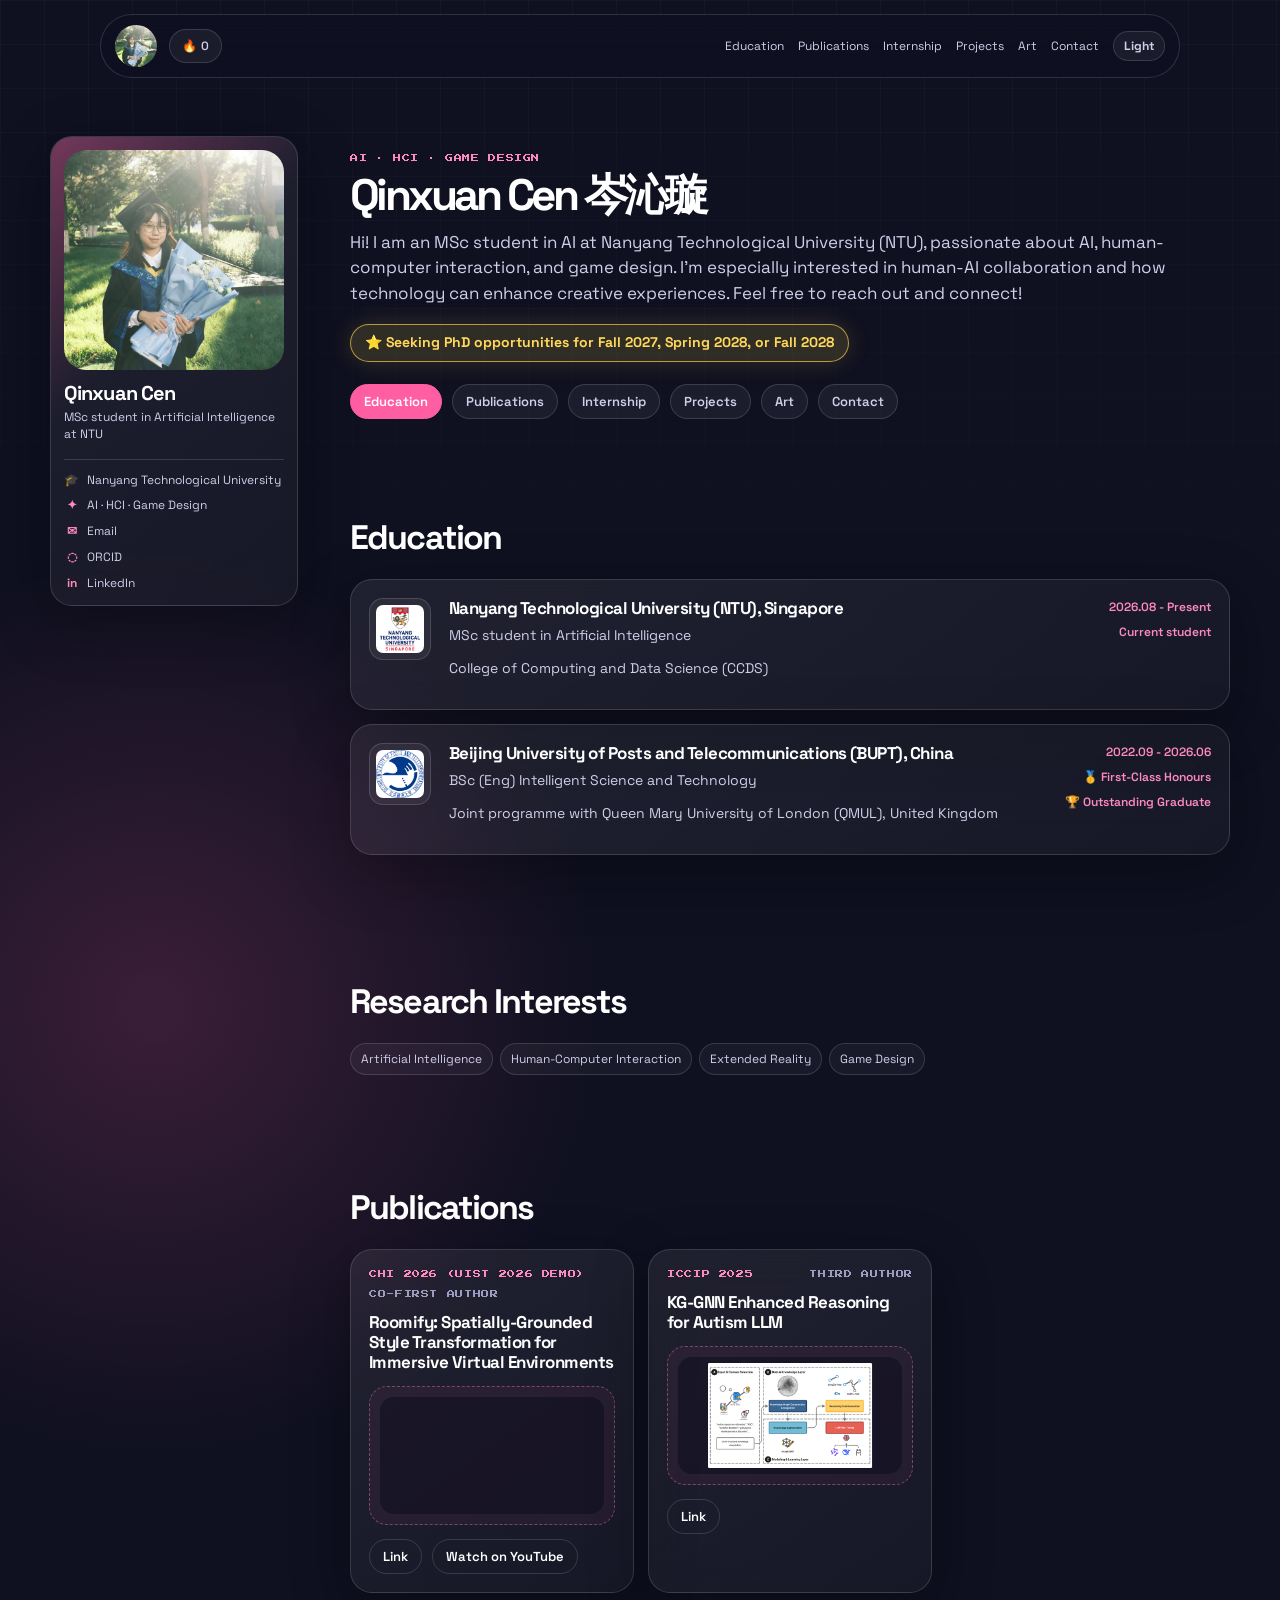
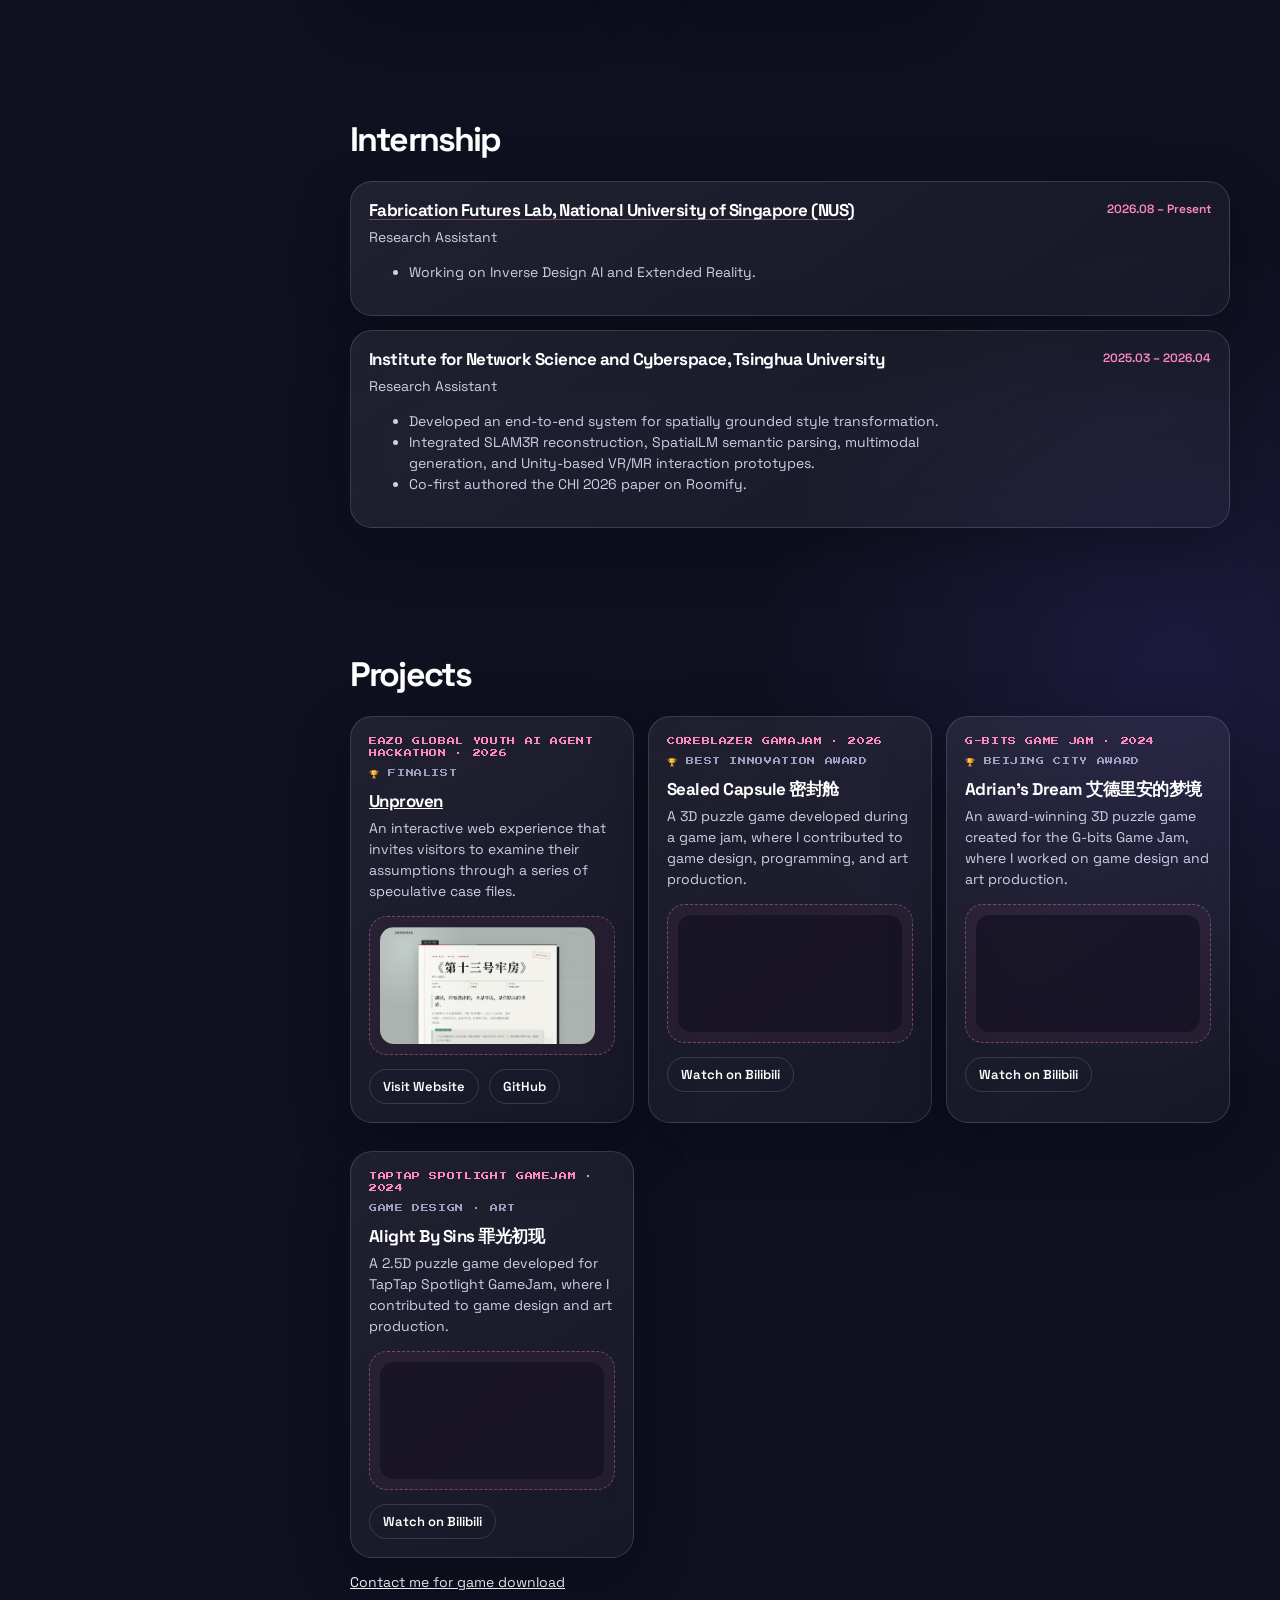
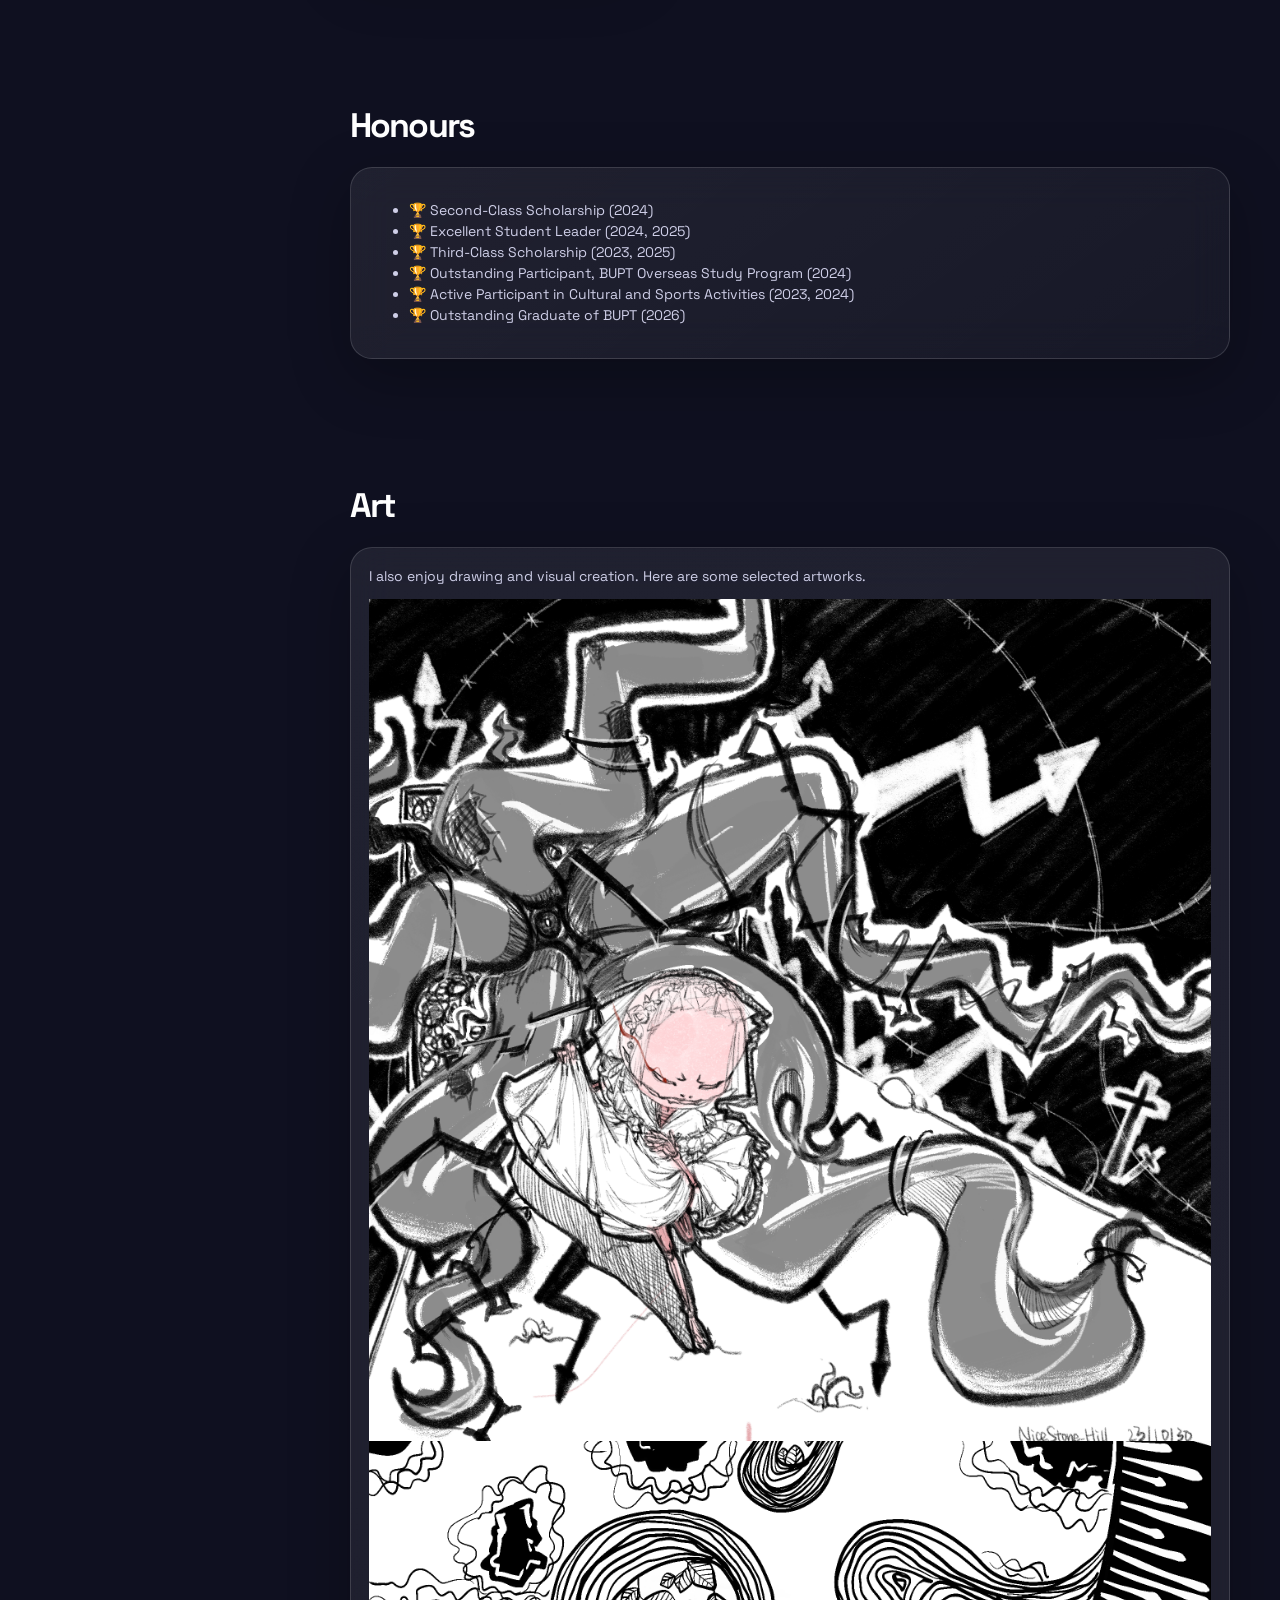
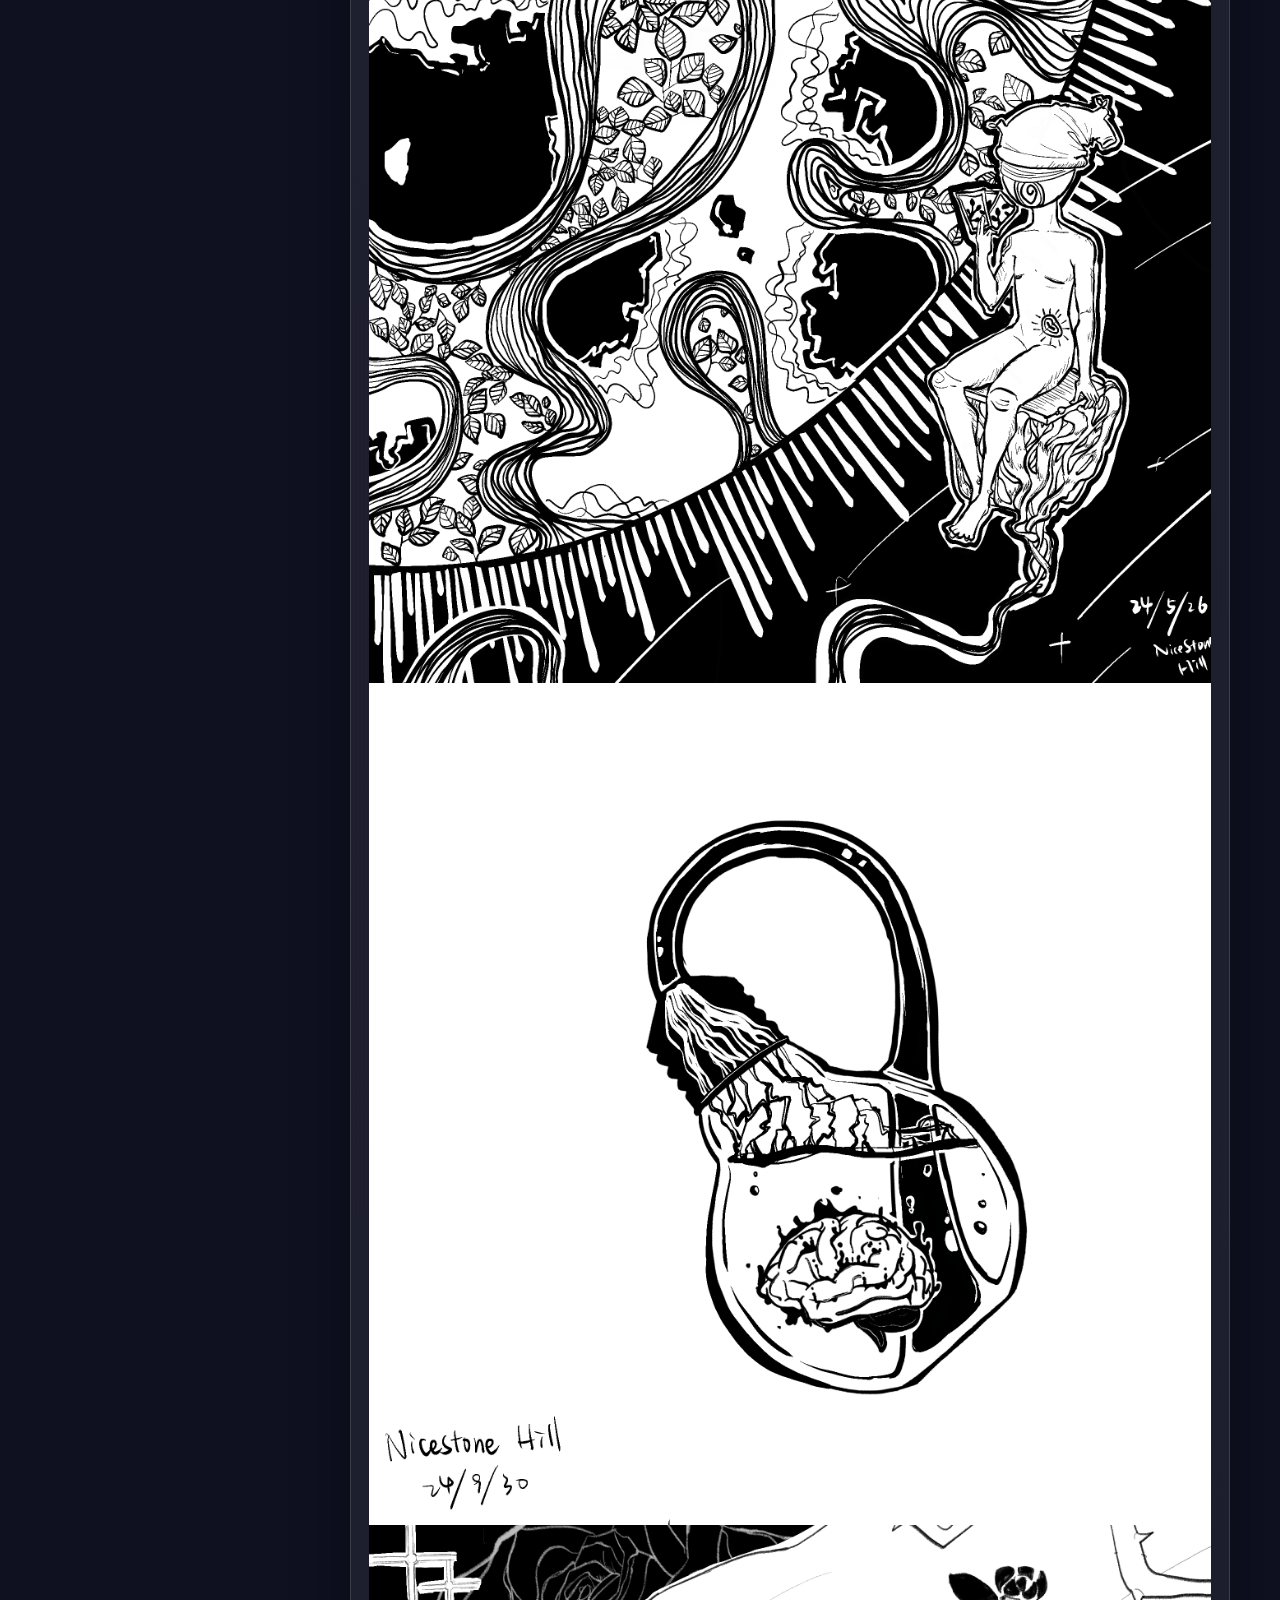
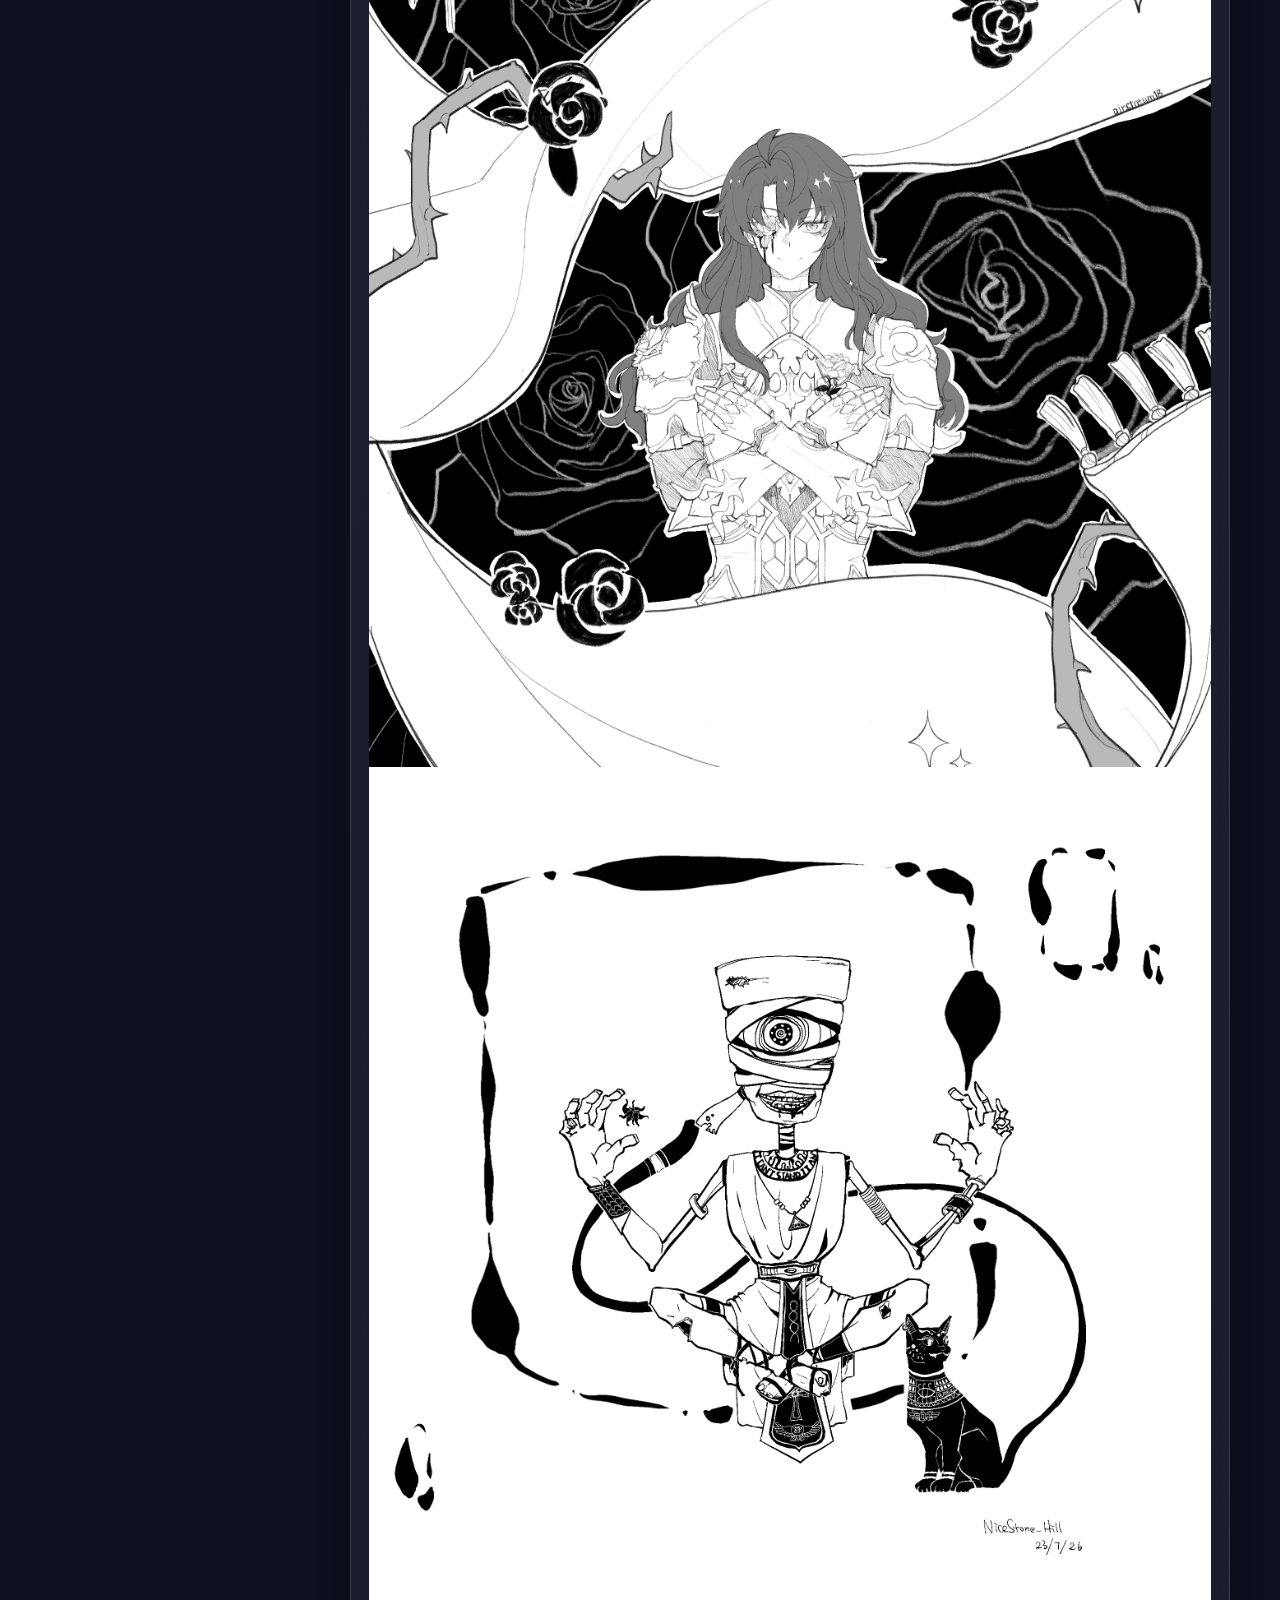
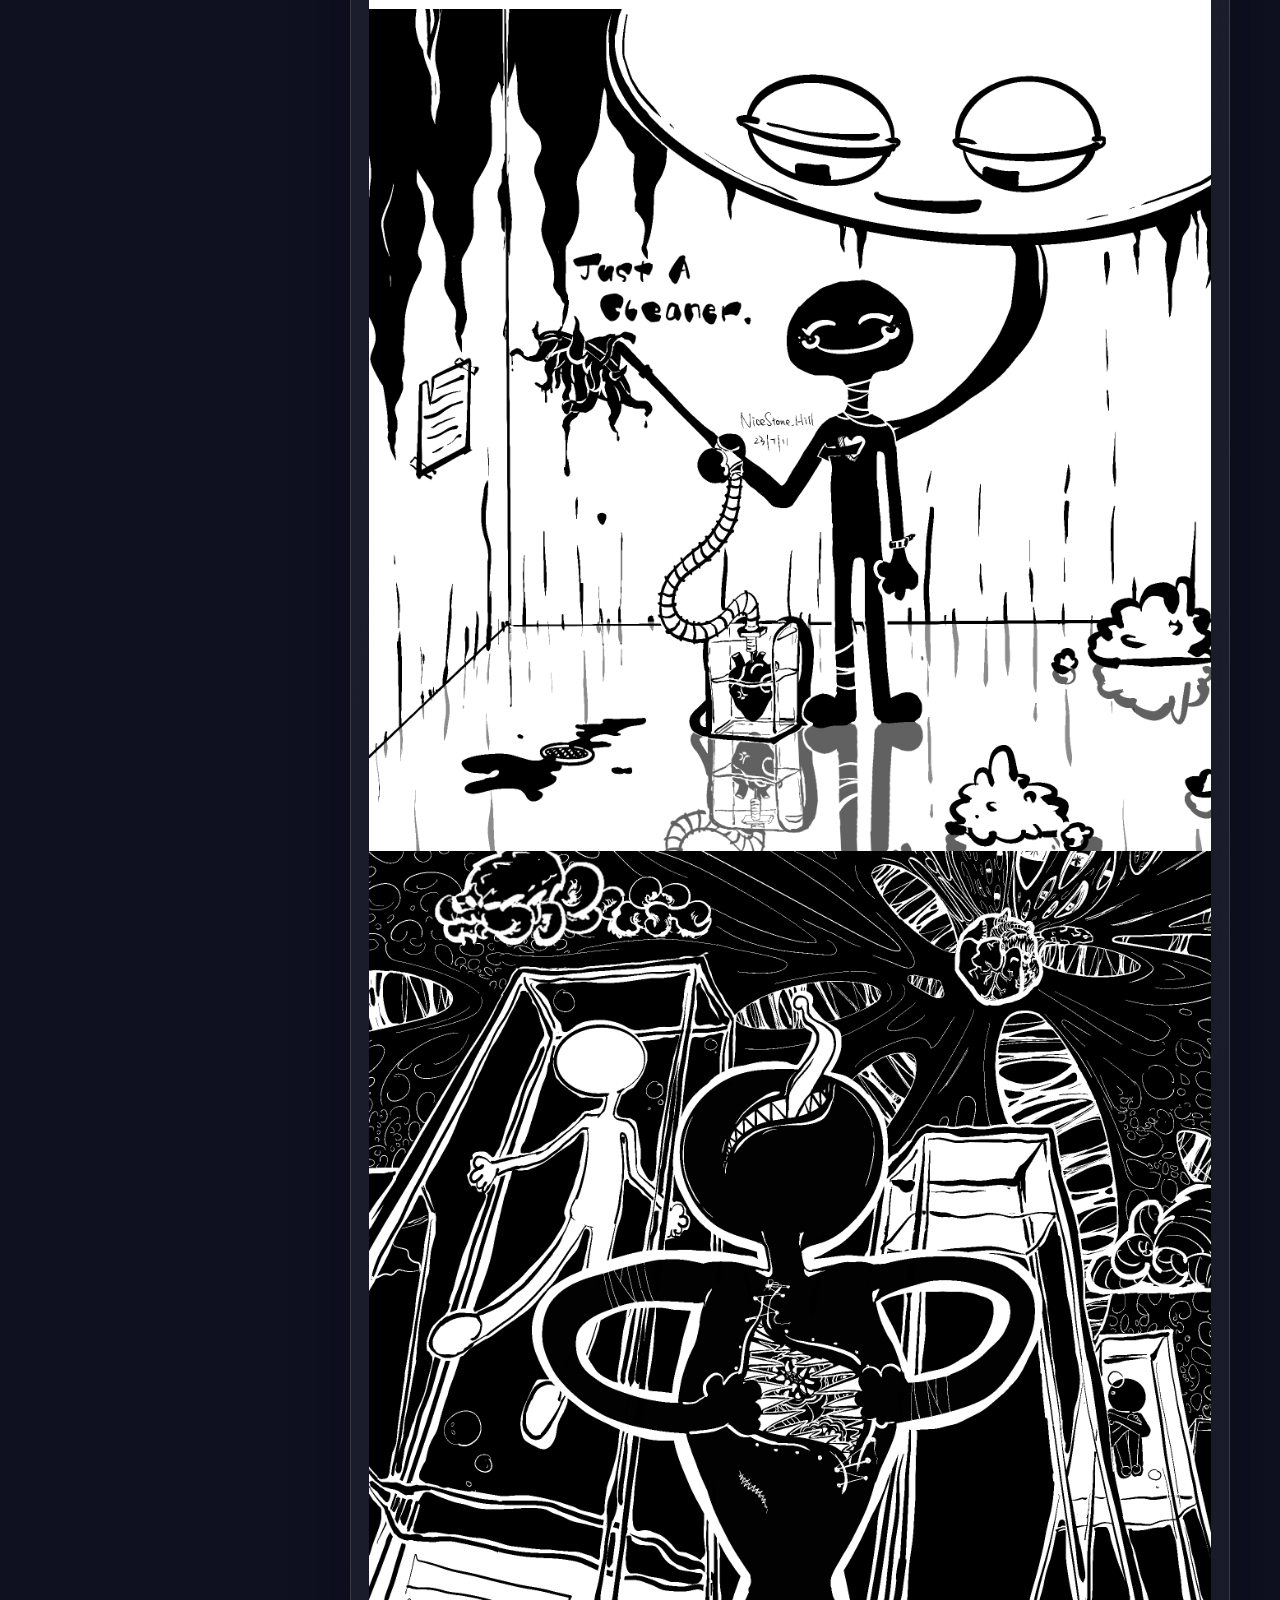
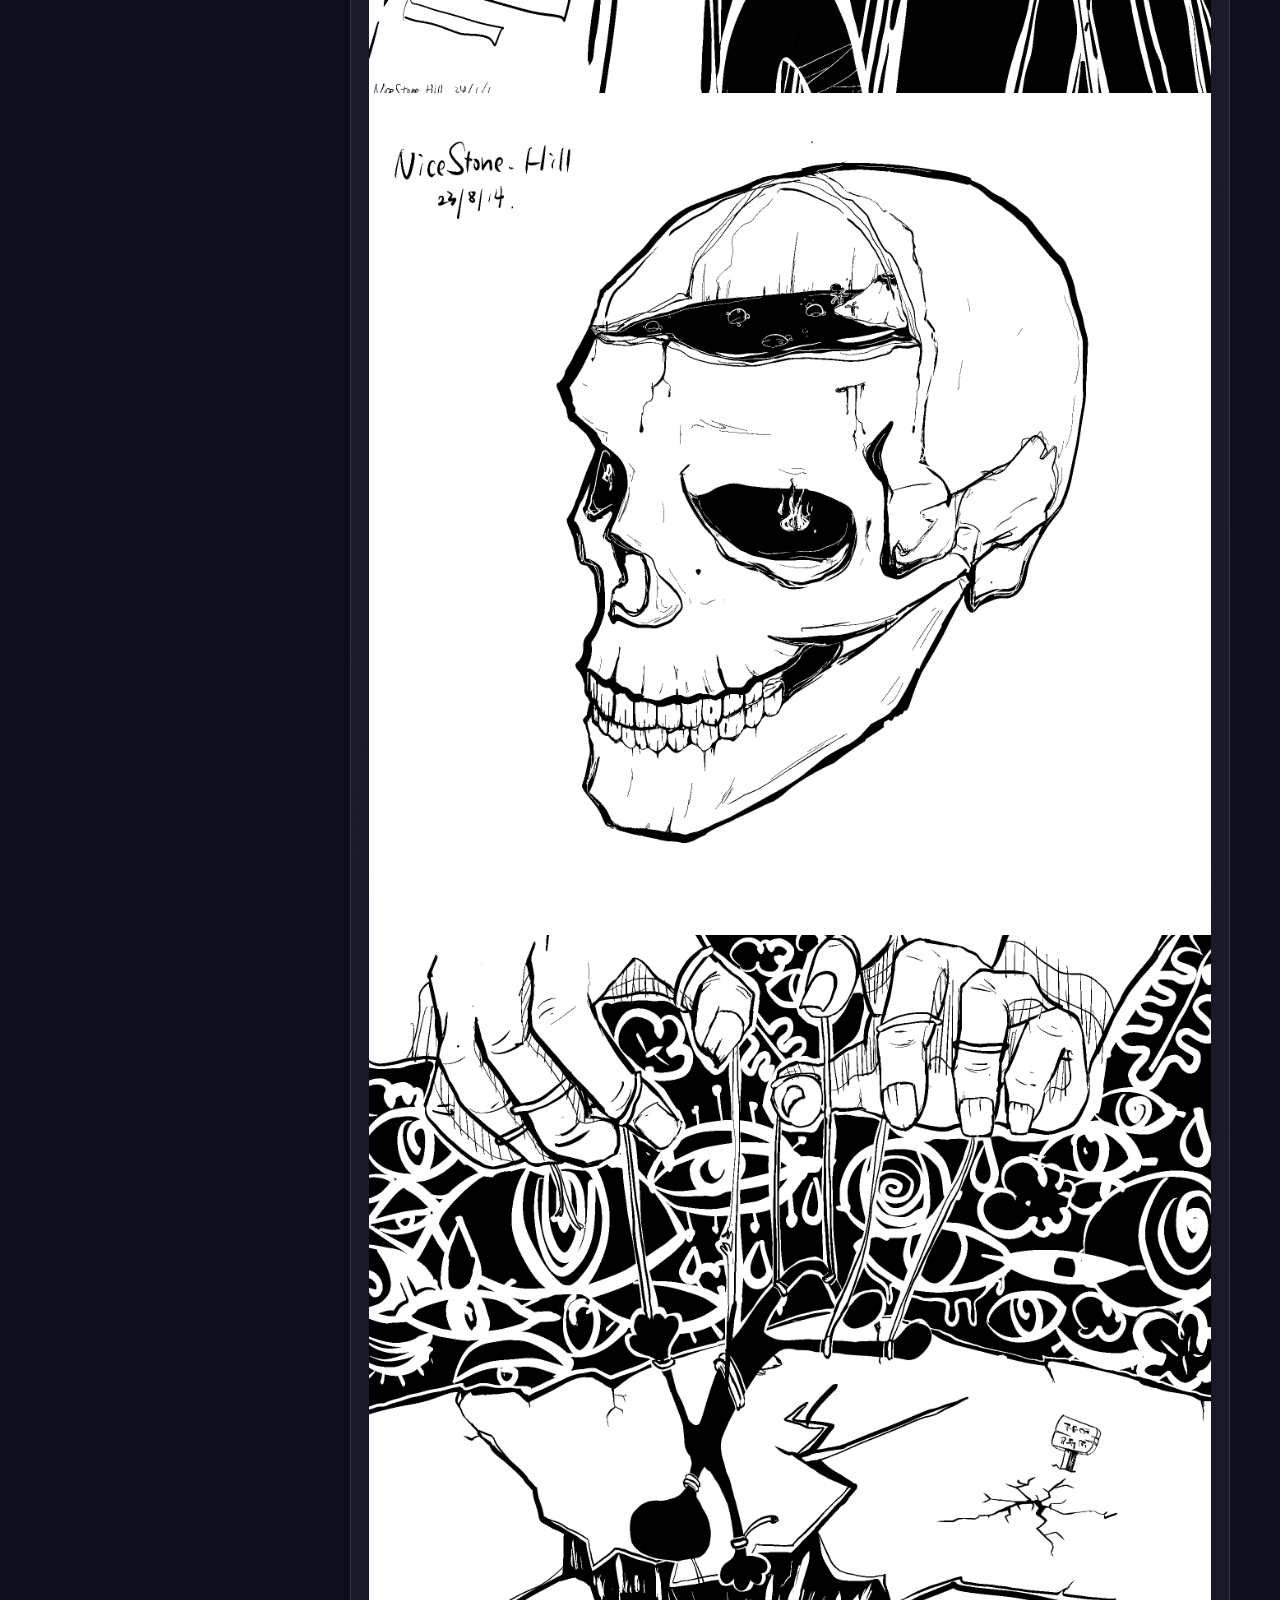
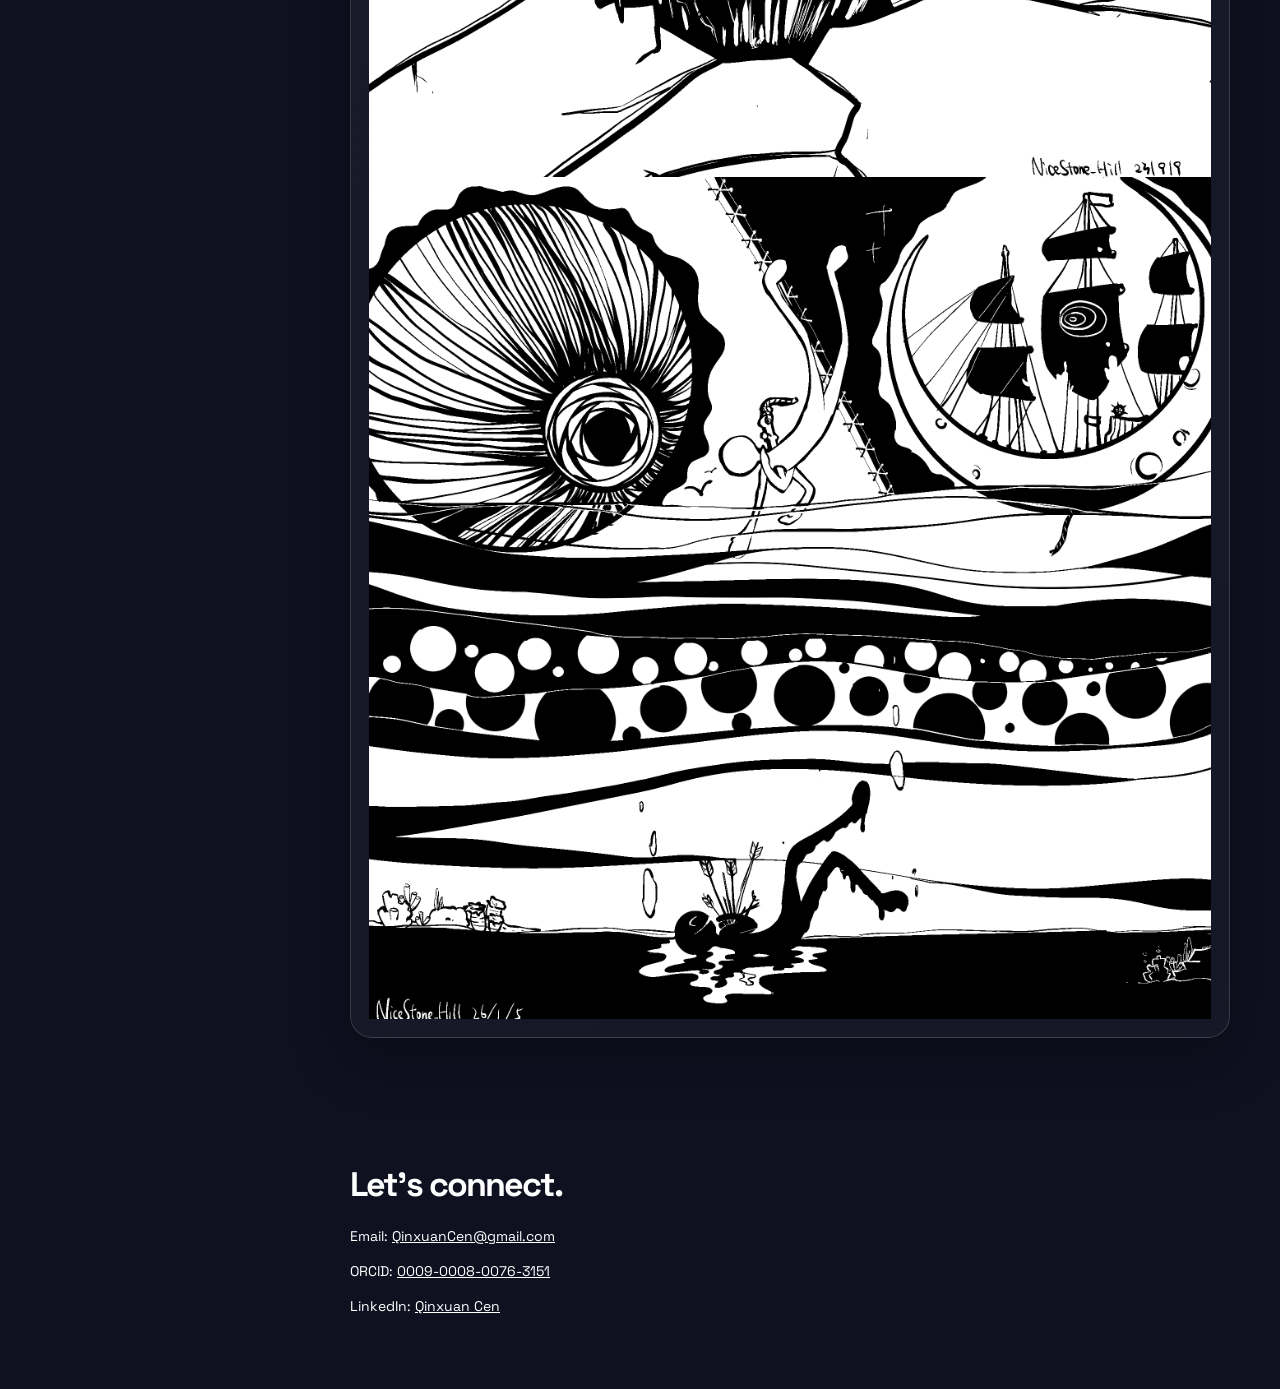
==== commit 4a033dbe: "Refine academic profile layout and content" ====
--- a/index.html
+++ b/index.html
@@ -67,7 +67,26 @@
     </nav>
   </header>
 
-  <main id="top">
+  <main id="top" class="academic-layout">
+    <aside class="profile-sidebar" aria-label="Profile and contact details">
+      <div class="profile-card">
+        <div class="avatar-wrap">
+          <img src="Image/毕业照.jpg" alt="Portrait of Qinxuan Cen" class="avatar" />
+        </div>
+        <h2 class="profile-name">Qinxuan Cen</h2>
+        <p class="profile-role">MSc student in Artificial Intelligence at NTU</p>
+        <div class="profile-divider"></div>
+        <ul class="profile-details">
+          <li><span aria-hidden="true">🎓</span> Nanyang Technological University</li>
+          <li><span aria-hidden="true">✦</span> AI · HCI · Game Design</li>
+          <li><span aria-hidden="true">✉</span> <a href="mailto:QinxuanCen@gmail.com">Email</a></li>
+          <li><span aria-hidden="true">◌</span> <a href="https://orcid.org/0009-0008-0076-3151" target="_blank" rel="noopener">ORCID</a></li>
+          <li><span aria-hidden="true">in</span> <a href="https://www.linkedin.com/in/qinxuan-cen-992b7b402?utm_source=share_via&utm_content=profile&utm_medium=member_android" target="_blank" rel="noopener">LinkedIn</a></li>
+        </ul>
+      </div>
+    </aside>
+
+    <div class="content-column">
     <section class="hero section-shell">
       <div class="hero-copy">
         <p class="eyebrow">AI · HCI · Game Design</p>
@@ -87,13 +106,6 @@
         </div>
       </div>
 
-      <aside class="profile-card" aria-label="Profile image">
-        <div class="avatar-wrap">
-            <img src="Image/毕业照.jpg" alt="Portrait of Qinxuan Cen" class="avatar" />
-        </div>
-
-        <p class="profile-location">📍 Yunnan, China</p>
-        </aside>
     </section>
 
    <section id="education" class="section-shell">
@@ -105,12 +117,13 @@
         <img src="Image/ntu.png" alt="NTU logo" class="school-logo" />
         <div>
             <h3>Nanyang Technological University (NTU), Singapore</h3>
-            <p class="muted">MSc in Artificial Intelligence</p>
+            <p class="muted">MSc student in Artificial Intelligence</p>
             <p class="muted">College of Computing and Data Science (CCDS)</p>
         </div>
         </div>
         <div class="meta-block">
         <span>2026.08 - Present</span>
+        <span>Current student</span>
         </div>
     </article>
 
@@ -152,9 +165,6 @@
             <span class="role">Co-first Author</span>
           </div>
           <h3>Roomify: Spatially-Grounded Style Transformation for Immersive Virtual Environments</h3>
-          <p>
-            Accepted at ACM CHI Conference on Human Factors in Computing Systems(CHI 2026).
-          </p>
           <div class="media-slot">
             <iframe
                 class="video-frame"
@@ -176,9 +186,6 @@
             <span class="role">Third Author</span>
           </div>
           <h3>KG-GNN Enhanced Reasoning for Autism LLM</h3>
-          <p>
-            Accepted at The 11th International Conference on Communication and Information Processing.
-          </p>
           <div class="media-slot">
             <img
                 src="Image/iccipt2025.png"
@@ -198,11 +205,7 @@
       <h2>Internship</h2>
       <article class="card timeline-card">
         <div>
-          <h3>
-            <a href="https://www.fabricationfutureslab.com/" target="_blank" rel="noopener">
-              Fabrication Futures Lab, National University of Singapore (NUS)
-            </a>
-          </h3>
+          <h3><a class="institution-link" href="https://www.fabricationfutureslab.com/" target="_blank" rel="noopener">Fabrication Futures Lab, National University of Singapore (NUS)</a></h3>
           <p class="muted">Research Assistant</p>
           <ul>
             <li>Working on Inverse Design AI and Extended Reality.</li>
@@ -413,6 +416,7 @@
       <p>ORCID: <a href="https://orcid.org/0009-0008-0076-3151" target="_blank" rel="noopener">0009-0008-0076-3151</a></p>
       <p>LinkedIn: <a href="https://www.linkedin.com/in/qinxuan-cen-992b7b402?utm_source=share_via&utm_content=profile&utm_medium=member_android" target="_blank" rel="noopener">Qinxuan Cen</a></p>
     </section>
+    </div>
   </main>
   <script src="script.js"></script>
   <script async src="//busuanzi.ibruce.info/busuanzi/2.3/busuanzi.pure.mini.js"></script>
--- a/style.css
+++ b/style.css
@@ -79,7 +79,7 @@
     var(--bg);
   color: var(--text);
   line-height: 1.5;
-  font-size: 15px;
+  font-size: 14px;
 }
 
 body::before {
@@ -151,7 +151,7 @@
   border: 1px solid var(--line);
   background: var(--surface);
   color: var(--muted);
-  font-size: 13px;
+  font-size: 12px;
   font-weight: 600;
   white-space: nowrap;
 }
@@ -160,7 +160,7 @@
   display: flex;
   gap: 14px;
   align-items: center;
-  font-size: 13px;
+  font-size: 12px;
   color: var(--muted);
 }
 
@@ -196,6 +196,25 @@
   background: var(--surface-soft);
 }
 
+/* Keep personal context visible while the research content is read. */
+.academic-layout {
+  width: min(1180px, calc(100% - 40px));
+  margin: 0 auto;
+  display: grid;
+  grid-template-columns: 248px minmax(0, 1fr);
+  gap: 52px;
+  align-items: start;
+}
+
+.profile-sidebar {
+  position: sticky;
+  top: 88px;
+  padding: 48px 0;
+}
+
+.content-column { min-width: 0; }
+.academic-layout .section-shell { width: 100%; }
+
 .section-shell {
   width: min(1080px, calc(100% - 40px));
   margin: 0 auto;
@@ -203,11 +222,9 @@
 }
 
 .hero {
-  min-height: calc(100vh - 76px);
-  display: grid;
-  grid-template-columns: minmax(0, 1.35fr) 270px;
-  gap: 42px;
-  align-items: center;
+  min-height: 0;
+  padding-top: 74px;
+  padding-bottom: 44px;
 }
 
 .eyebrow,
@@ -235,7 +252,7 @@
   margin-bottom: 24px;
   color: var(--text);
   font-family: "Space Grotesk", Arial, sans-serif;
-  font-size: clamp(28px, 4vw, 46px);
+  font-size: clamp(23px, 3vw, 34px);
   line-height: 1;
   letter-spacing: -0.055em;
 }
@@ -249,15 +266,15 @@
 
 .hero h1 {
   margin-bottom: 14px;
-  font-size: clamp(30px, 5vw, 58px);
+  font-size: clamp(26px, 4vw, 44px);
   line-height: 0.9;
   letter-spacing: -0.08em;
 }
 
 .hero-subtitle {
-  max-width: 640px;
-  color: var(--muted);
-  font-size: clamp(15px, 1.7vw, 19px);
+  max-width: none;
+  color: var(--muted);
+  font-size: clamp(14px, 1.45vw, 17px);
   margin-bottom: 18px;
 }
 
@@ -266,12 +283,12 @@
   align-items: center;
   width: fit-content;
   margin: 0 0 22px;
-  padding: 9px 16px;
+  padding: 8px 14px;
   border-radius: 999px;
   border: 1px solid var(--highlight-line);
   background: var(--highlight-bg);
   color: var(--highlight-text);
-  font-size: 16px;
+  font-size: 14px;
   font-weight: 700;
   line-height: 1.4;
   box-shadow: 0 0 24px var(--highlight-shadow);
@@ -291,13 +308,13 @@
   display: inline-flex;
   align-items: center;
   justify-content: center;
-  min-height: 38px;
-  padding: 8px 15px;
+  min-height: 35px;
+  padding: 7px 13px;
   border-radius: 999px;
   border: 1px solid var(--line);
   text-decoration: none;
   font-weight: 600;
-  font-size: 14px;
+  font-size: 13px;
   transition: transform 0.2s ease, border-color 0.2s ease, background 0.2s ease;
 }
 
@@ -361,8 +378,11 @@
 
 .profile-name {
   position: relative;
-  margin-bottom: 3px;
-  font-size: 19px;
+  margin: 0 0 5px;
+  color: var(--text);
+  font-size: 20px;
+  line-height: 1.1;
+  letter-spacing: -0.045em;
   font-weight: 700;
 }
 
@@ -370,7 +390,7 @@
   position: relative;
   color: var(--muted);
   margin-bottom: 12px;
-  font-size: 13px;
+  font-size: 12px;
   line-height: 1.4;
 }
 
@@ -389,7 +409,7 @@
   padding: 6px 10px;
   color: var(--muted);
   background: var(--surface-soft);
-  font-size: 13px;
+  font-size: 12px;
 }
 
 .profile-location {
@@ -405,6 +425,43 @@
   font-weight: 600;
 }
 
+.profile-divider {
+  position: relative;
+  height: 1px;
+  margin: 16px 0 12px;
+  background: var(--line);
+}
+
+.profile-details {
+  position: relative;
+  display: grid;
+  gap: 9px;
+  margin: 0;
+  padding: 0;
+  list-style: none;
+  color: var(--muted);
+  font-size: 12px;
+  line-height: 1.4;
+}
+
+.profile-details li {
+  display: flex;
+  align-items: flex-start;
+  gap: 8px;
+  margin: 0;
+}
+
+.profile-details li > span {
+  width: 15px;
+  flex: 0 0 15px;
+  color: var(--accent-soft);
+  font-weight: 700;
+  text-align: center;
+}
+
+.profile-details a { color: inherit; text-decoration: none; }
+.profile-details a:hover { color: var(--accent-soft); }
+
 .two-column {
   display: grid;
   grid-template-columns: 0.8fr 1.2fr;
@@ -415,16 +472,28 @@
 h2 {
   margin-bottom: 18px;
   color: var(--text);
-  font-size: clamp(26px, 4vw, 42px);
+  font-size: clamp(24px, 3.5vw, 36px);
   line-height: 1;
   letter-spacing: -0.055em;
 }
 
 h3 {
   margin-bottom: 7px;
-  font-size: 19px;
+  font-size: 17px;
   line-height: 1.18;
   letter-spacing: -0.03em;
+}
+
+.institution-link {
+  text-decoration-color: var(--accent-line);
+  text-decoration-thickness: 1px;
+  text-underline-offset: 3px;
+  transition: color 0.2s ease, text-decoration-color 0.2s ease;
+}
+
+.institution-link:hover {
+  color: var(--accent-soft);
+  text-decoration-color: currentColor;
 }
 
 .section-text,
@@ -435,7 +504,7 @@
 }
 
 .card {
-  padding: 20px;
+  padding: 18px;
   border-radius: 22px;
   margin-bottom: 14px;
 }
@@ -494,7 +563,7 @@
   gap: 7px;
   color: var(--accent-soft);
   font-weight: 600;
-  font-size: 14px;
+  font-size: 12px;
 }
 
 .card-header {
@@ -515,7 +584,10 @@
 
 .media-slot {
   margin: 14px 0;
-  padding: 12px;
+  padding: 10px;
+  aspect-ratio: 16 / 9;
+  display: flex;
+  align-items: stretch;
   border: 1px dashed var(--accent-line);
   border-radius: 18px;
   background: var(--accent-faint);
@@ -539,7 +611,7 @@
 
 .video-frame {
   width: 100%;
-  aspect-ratio: 16 / 9;
+  height: 100%;
   border: 0;
   border-radius: 14px;
   background: var(--field-bg);
@@ -547,8 +619,8 @@
 
 .media-image {
   width: 100%;
-  aspect-ratio: 16 / 9;
-  max-height: 220px;
+  height: 100%;
+  max-height: none;
   object-fit: contain;
   border-radius: 14px;
   background: var(--field-bg);
@@ -560,10 +632,13 @@
 
 .project-cover {
   object-fit: cover;
+
+.publication-card h3 {
+  min-height: 5.9em;
 }
 
 .art-card {
-  padding: 20px;
+  padding: 18px;
 }
 
 .art-grid {
@@ -595,7 +670,12 @@
 }
 
 .compact-section {
-  padding-top: 24px;
+  padding-top: 16px;
+  padding-bottom: 24px;
+}
+
+#publications {
+  padding-top: 30px;
 }
 
 ul {
@@ -646,7 +726,7 @@
     padding-bottom: 4px;
   }
 
-.hero,
+.academic-layout,
 .two-column,
 .timeline-card,
 .card-grid,
@@ -654,6 +734,36 @@
 .card-list {
   grid-template-columns: 1fr;
 }
+
+  .academic-layout {
+    width: min(100% - 40px, 1080px);
+    gap: 0;
+  }
+
+  .profile-sidebar {
+    position: static;
+    width: 100%;
+    padding: 34px 0 0;
+  }
+
+  .profile-card {
+    display: grid;
+    grid-template-columns: 100px minmax(0, 1fr);
+    column-gap: 18px;
+    align-items: center;
+  }
+
+  .avatar-wrap {
+    grid-row: span 4;
+    margin: 0;
+    border-radius: 16px;
+  }
+
+  .profile-divider,
+  .profile-details { grid-column: 1 / -1; }
+  .profile-divider { margin-top: 16px; }
+  .profile-location { margin: 5px 0 0; }
+  .hero { padding-top: 46px; }
   .meta-block {
     align-items: flex-start;
   }
@@ -669,7 +779,7 @@
   }
 
   .hero h1 {
-    font-size: 46px;
+    font-size: 38px;
   }
 
   .card,
@@ -684,7 +794,7 @@
   }
 
   .section-kicker + h2 {
-    font-size: 28px;
+    font-size: 24px;
   }
 
   .art-grid {
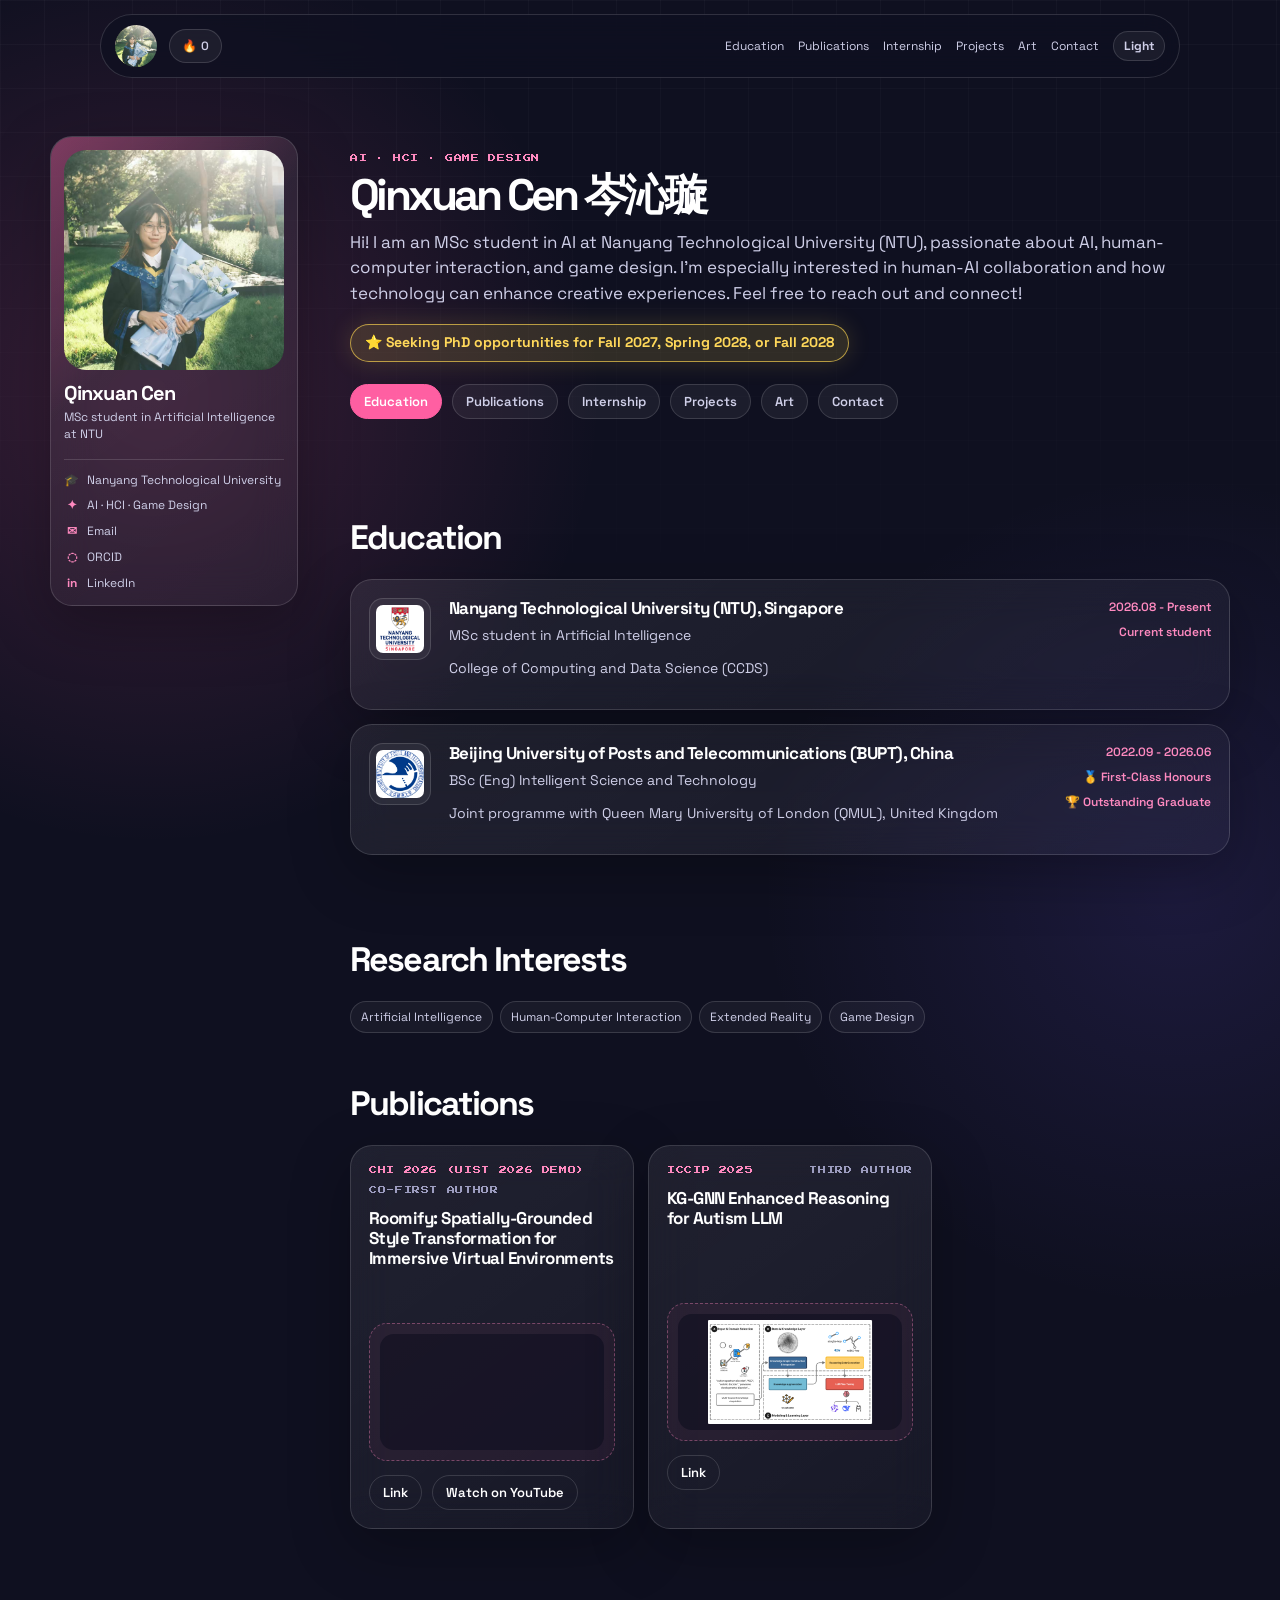
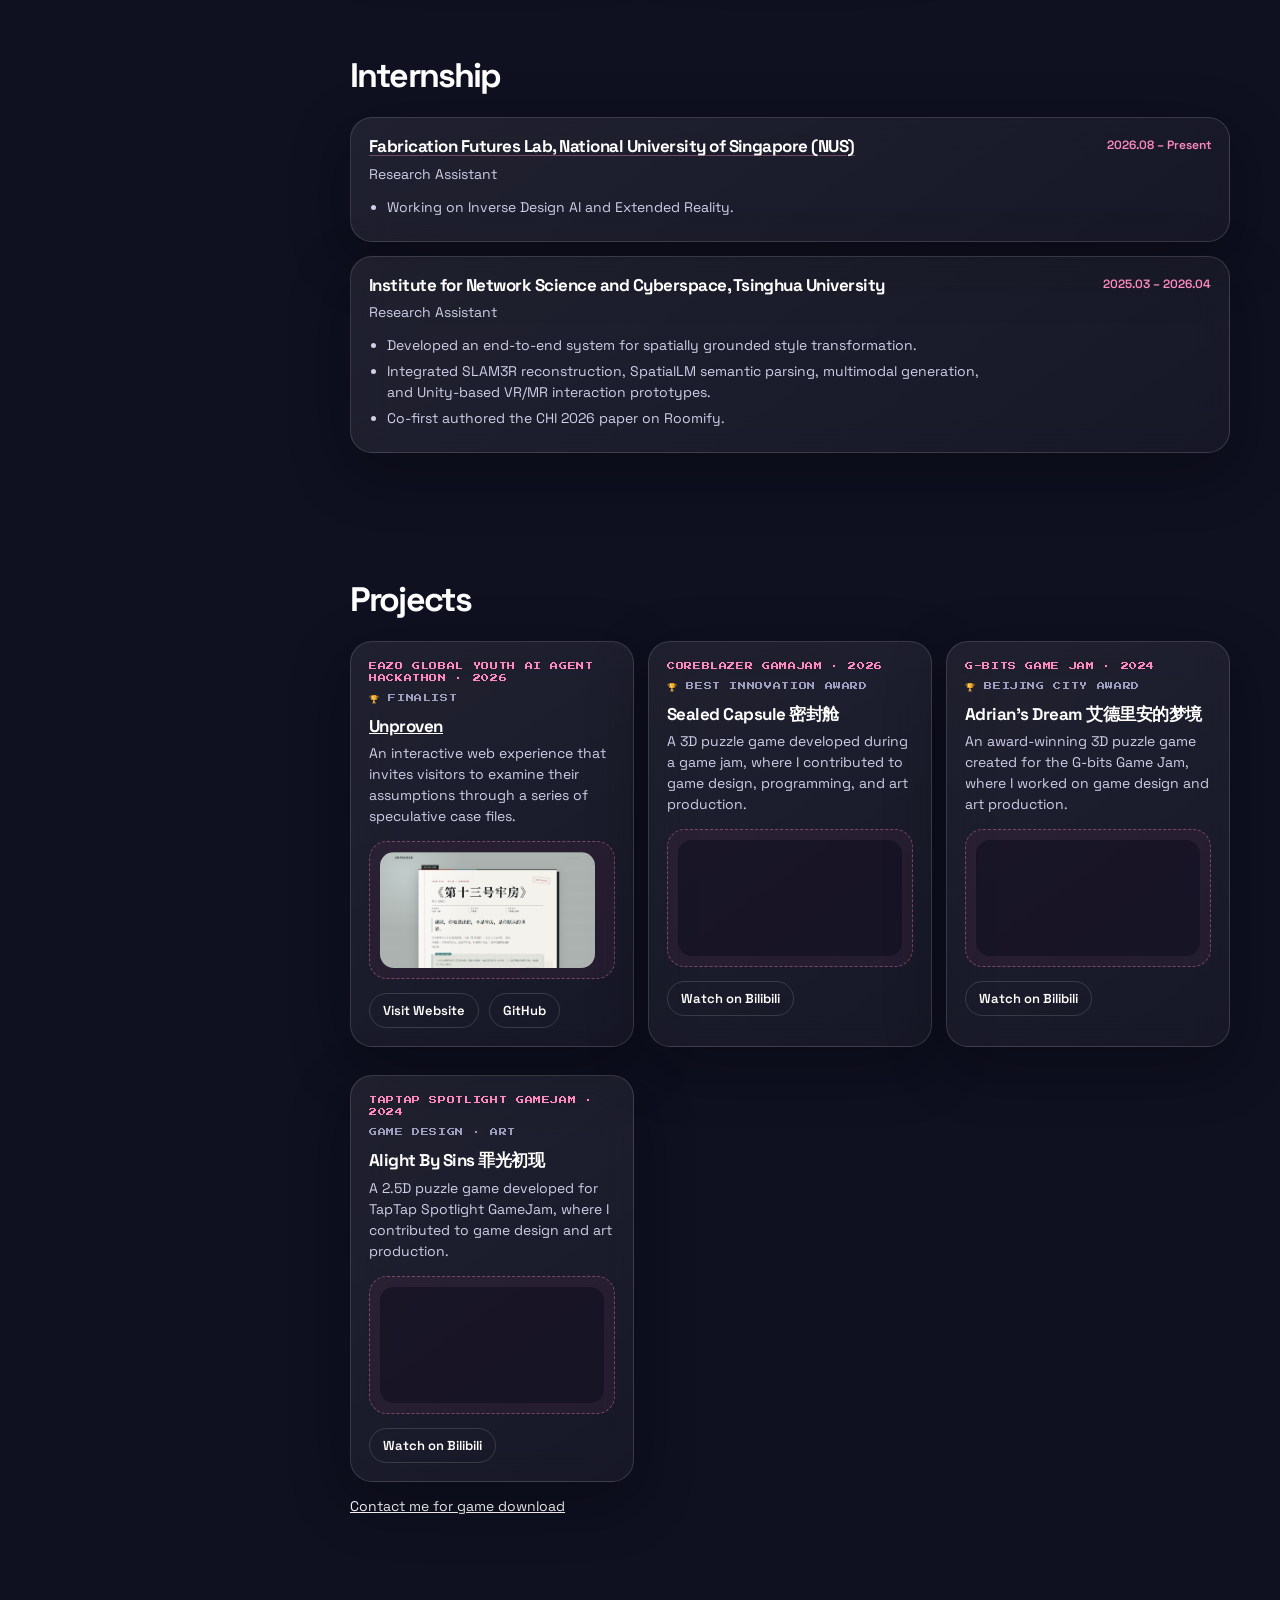
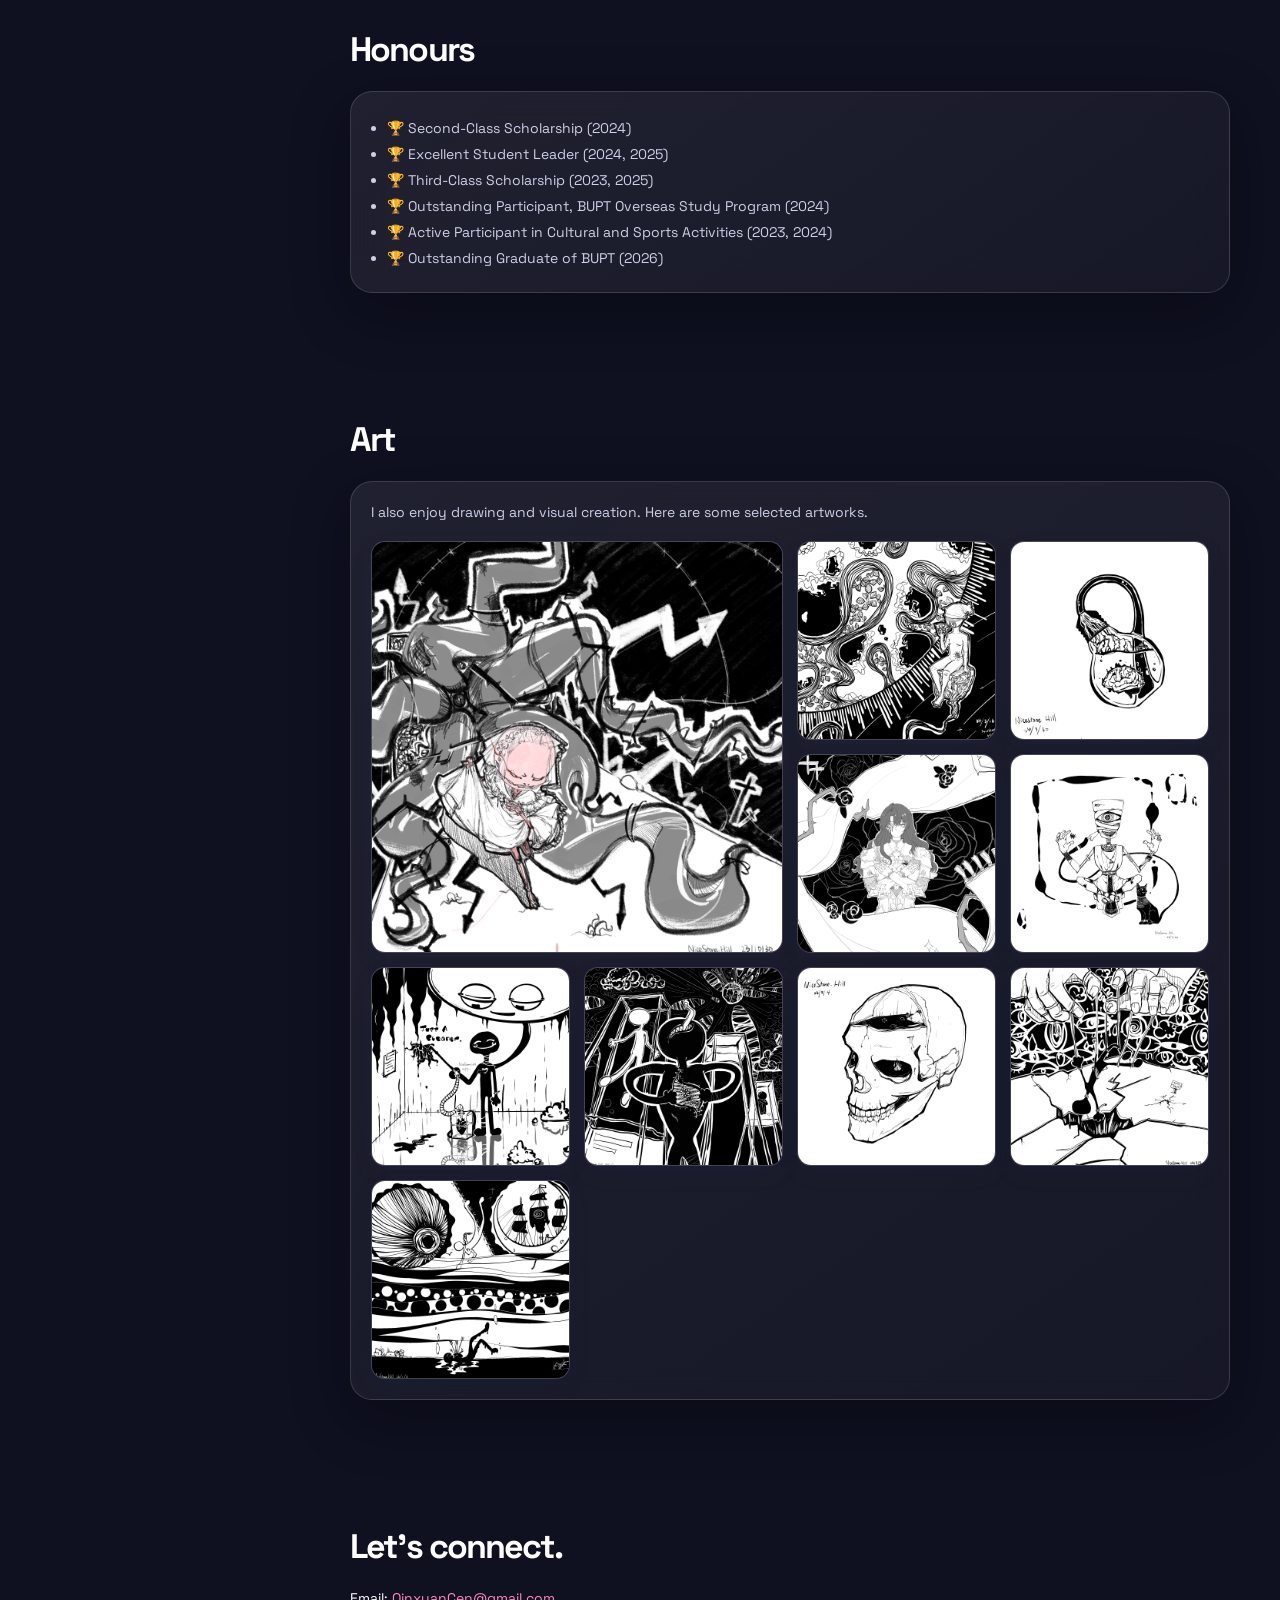
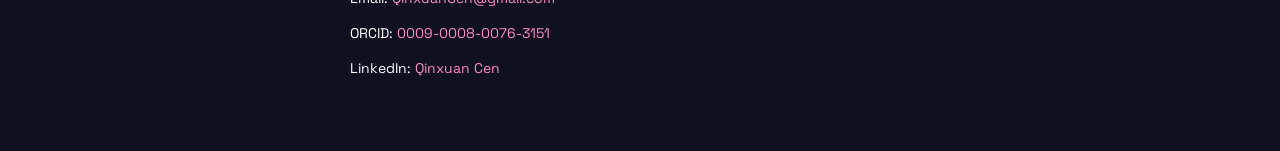
==== commit 8a30d25a: "Refine artwork gallery layout" ====
--- a/index.html
+++ b/index.html
@@ -374,35 +374,35 @@
         I also enjoy drawing and visual creation. Here are some selected artworks.
         </p>
 
-        <div class="art-grid">
-        <a href="Image/art1.png" target="_blank" rel="noopener">
+        <div class="art-grid" aria-label="Selected artworks">
+        <a class="art-item art-item-featured" href="Image/art1.png" target="_blank" rel="noopener" aria-label="Open artwork 1 in a new tab">
             <img src="Image/art1.png" alt="Artwork 1" />
         </a>
-        <a href="Image/art2.png" target="_blank" rel="noopener">
+        <a class="art-item" href="Image/art2.png" target="_blank" rel="noopener" aria-label="Open artwork 2 in a new tab">
             <img src="Image/art2.png" alt="Artwork 2" />
         </a>
-        <a href="Image/art3.png" target="_blank" rel="noopener">
+        <a class="art-item" href="Image/art3.png" target="_blank" rel="noopener" aria-label="Open artwork 3 in a new tab">
             <img src="Image/art3.png" alt="Artwork 3" />
         </a>
-        <a href="Image/art4.png" target="_blank" rel="noopener">
+        <a class="art-item" href="Image/art4.png" target="_blank" rel="noopener" aria-label="Open artwork 4 in a new tab">
             <img src="Image/art4.png" alt="Artwork 4" />
         </a>
-        <a href="Image/art5.png" target="_blank" rel="noopener">
+        <a class="art-item" href="Image/art5.png" target="_blank" rel="noopener" aria-label="Open artwork 5 in a new tab">
             <img src="Image/art5.png" alt="Artwork 5" />
         </a>
-        <a href="Image/art6.png" target="_blank" rel="noopener">
+        <a class="art-item" href="Image/art6.png" target="_blank" rel="noopener" aria-label="Open artwork 6 in a new tab">
             <img src="Image/art6.png" alt="Artwork 6" />
         </a>
-        <a href="Image/art7.png" target="_blank" rel="noopener">
+        <a class="art-item" href="Image/art7.png" target="_blank" rel="noopener" aria-label="Open artwork 7 in a new tab">
             <img src="Image/art7.png" alt="Artwork 7" />
         </a>
-        <a href="Image/art8.png" target="_blank" rel="noopener">
+        <a class="art-item" href="Image/art8.png" target="_blank" rel="noopener" aria-label="Open artwork 8 in a new tab">
             <img src="Image/art8.png" alt="Artwork 8" />
         </a>
-        <a href="Image/art9.png" target="_blank" rel="noopener">
+        <a class="art-item" href="Image/art9.png" target="_blank" rel="noopener" aria-label="Open artwork 9 in a new tab">
             <img src="Image/art9.png" alt="Artwork 9" />
         </a>
-        <a href="Image/art10.png" target="_blank" rel="noopener">
+        <a class="art-item" href="Image/art10.png" target="_blank" rel="noopener" aria-label="Open artwork 10 in a new tab">
             <img src="Image/art10.png" alt="Artwork 10" />
         </a>
         </div>
--- a/style.css
+++ b/style.css
@@ -632,29 +632,37 @@
 
 .project-cover {
   object-fit: cover;
+}
 
 .publication-card h3 {
   min-height: 5.9em;
 }
 
 .art-card {
-  padding: 18px;
+  padding: 20px;
 }
 
 .art-grid {
   display: grid;
-  grid-template-columns: repeat(5, minmax(0, 1fr));
-  gap: 12px;
-  margin-top: 16px;
-}
-
-.art-grid a {
+  grid-template-columns: repeat(4, minmax(0, 1fr));
+  grid-auto-flow: dense;
+  gap: 14px;
+  margin-top: 18px;
+}
+
+.art-item {
   display: block;
   overflow: hidden;
-  border-radius: 16px;
+  border-radius: 14px;
   border: 1px solid var(--line);
   background: var(--surface-soft);
   aspect-ratio: 1 / 1;
+  box-shadow: 0 8px 22px rgba(36, 70, 109, 0.08);
+}
+
+.art-item-featured {
+  grid-column: span 2;
+  grid-row: span 2;
 }
 
 .art-grid img {
@@ -664,9 +672,15 @@
   transition: transform 0.25s ease, opacity 0.25s ease;
 }
 
-.art-grid a:hover img {
+.art-item:hover img,
+.art-item:focus-visible img {
   transform: scale(1.06);
   opacity: 0.9;
+}
+
+.art-item:focus-visible {
+  outline: 3px solid var(--accent-soft);
+  outline-offset: 3px;
 }
 
 .compact-section {
@@ -717,8 +731,13 @@
   }
 
   .art-grid {
-  grid-template-columns: repeat(3, minmax(0, 1fr));
-}
+    grid-template-columns: repeat(3, minmax(0, 1fr));
+  }
+
+  .art-item-featured {
+    grid-column: span 2;
+    grid-row: span 2;
+  }
 
   .nav {
     width: 100%;
@@ -798,6 +817,11 @@
   }
 
   .art-grid {
-  grid-template-columns: repeat(2, minmax(0, 1fr));
-  }
-}
+    grid-template-columns: repeat(2, minmax(0, 1fr));
+  }
+
+  .art-item-featured {
+    grid-column: span 2;
+    grid-row: span 2;
+  }
+}
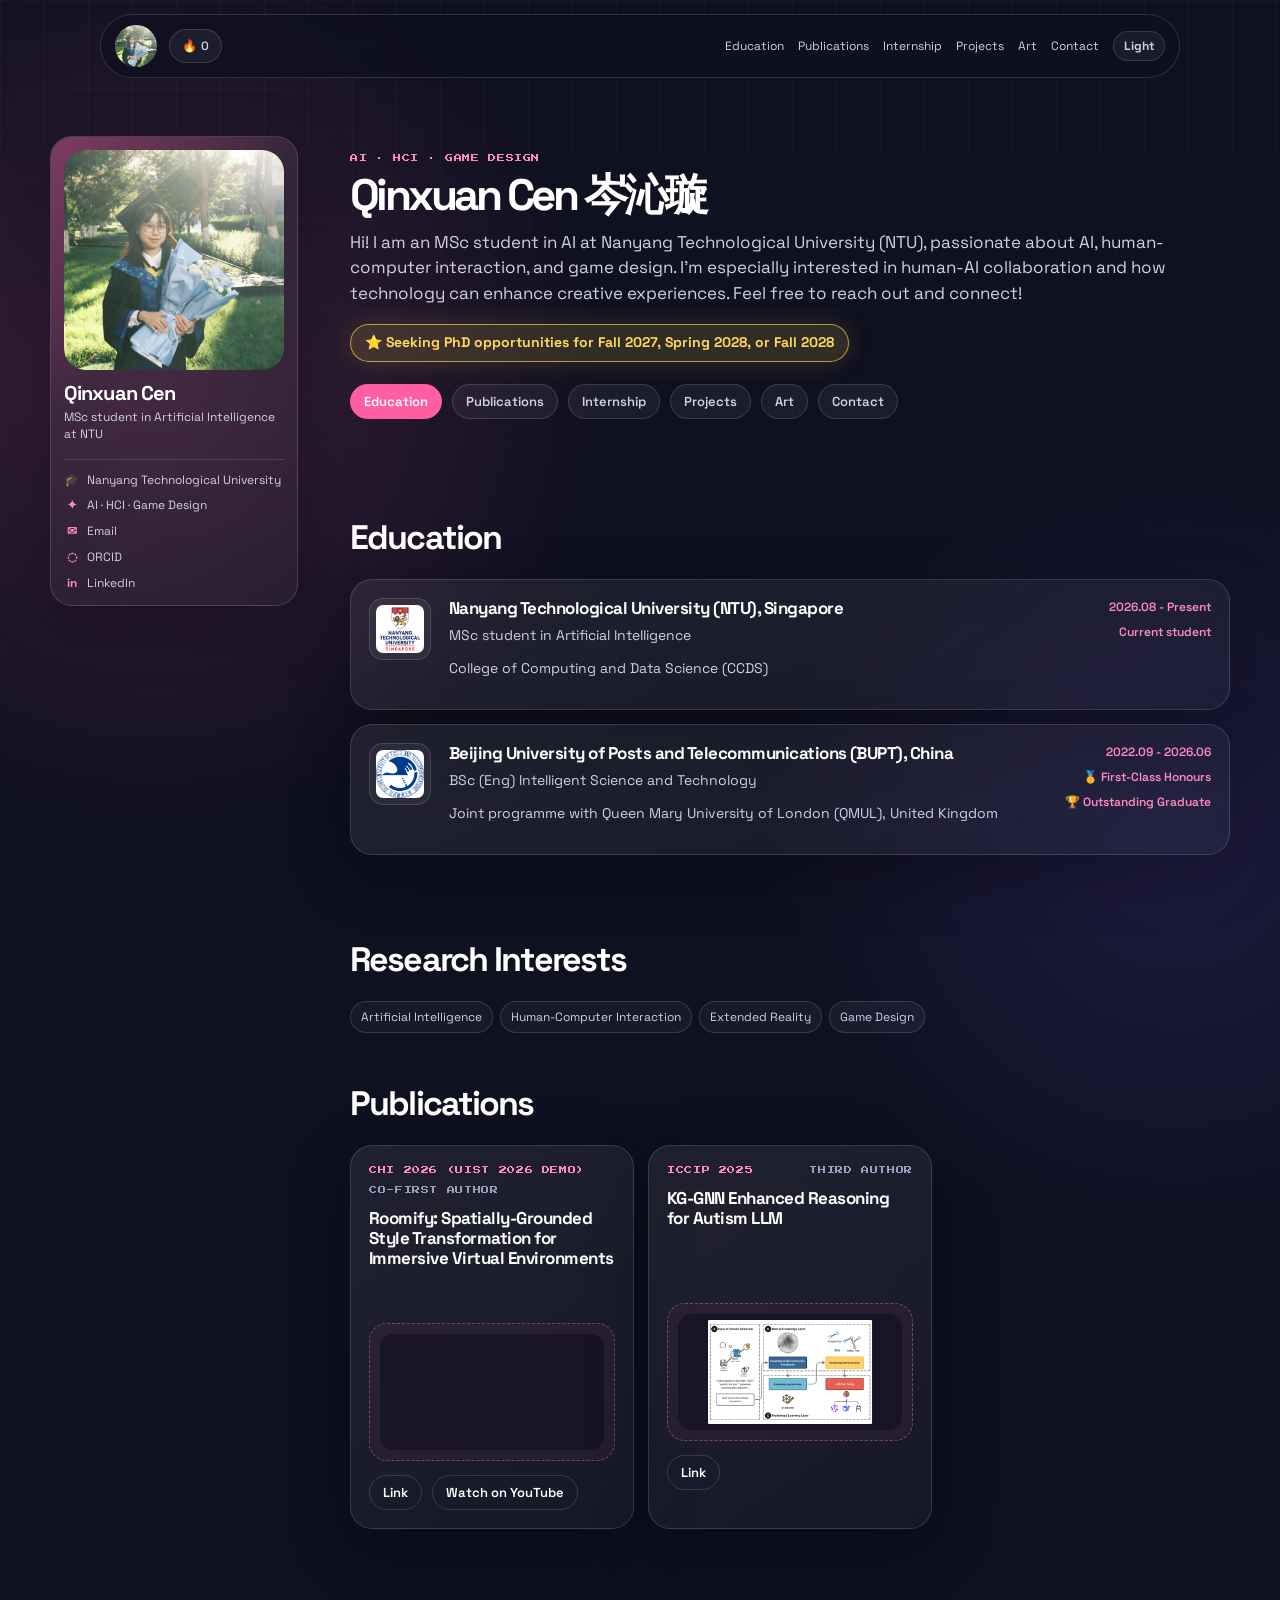
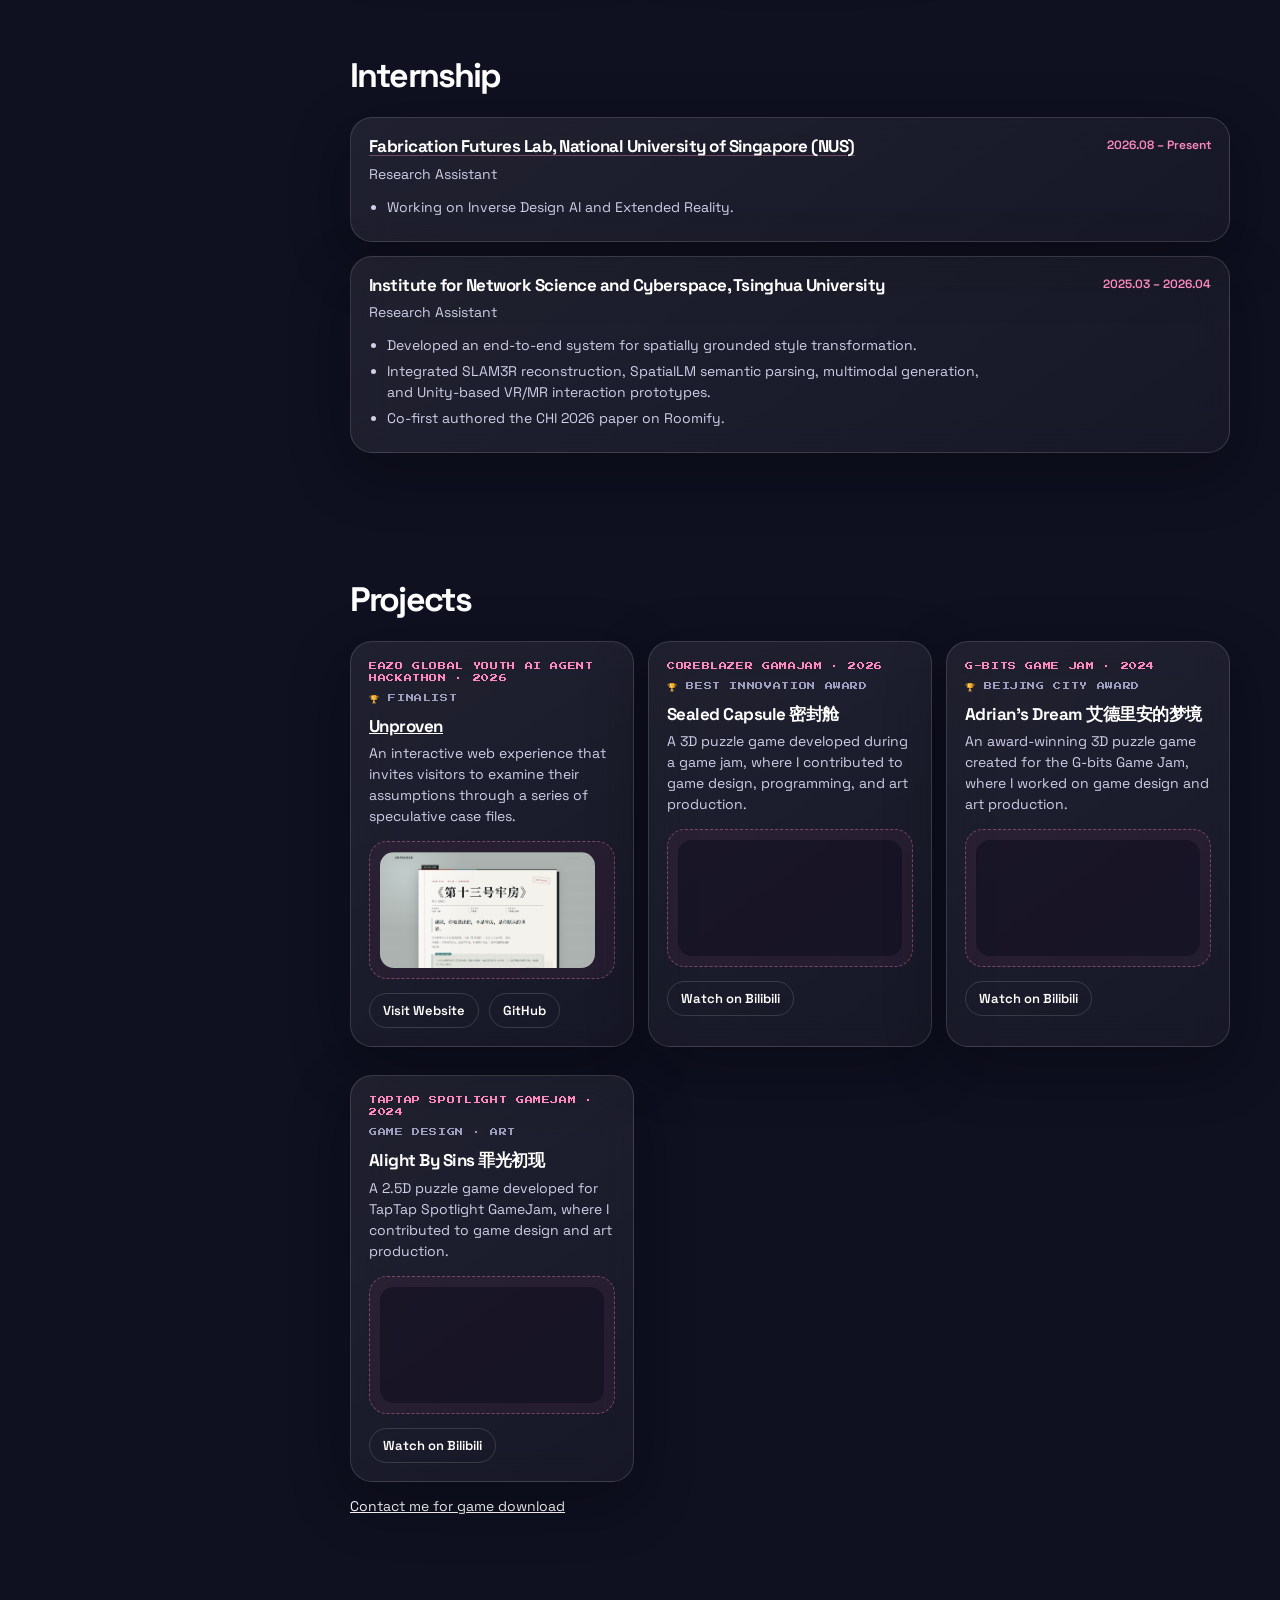
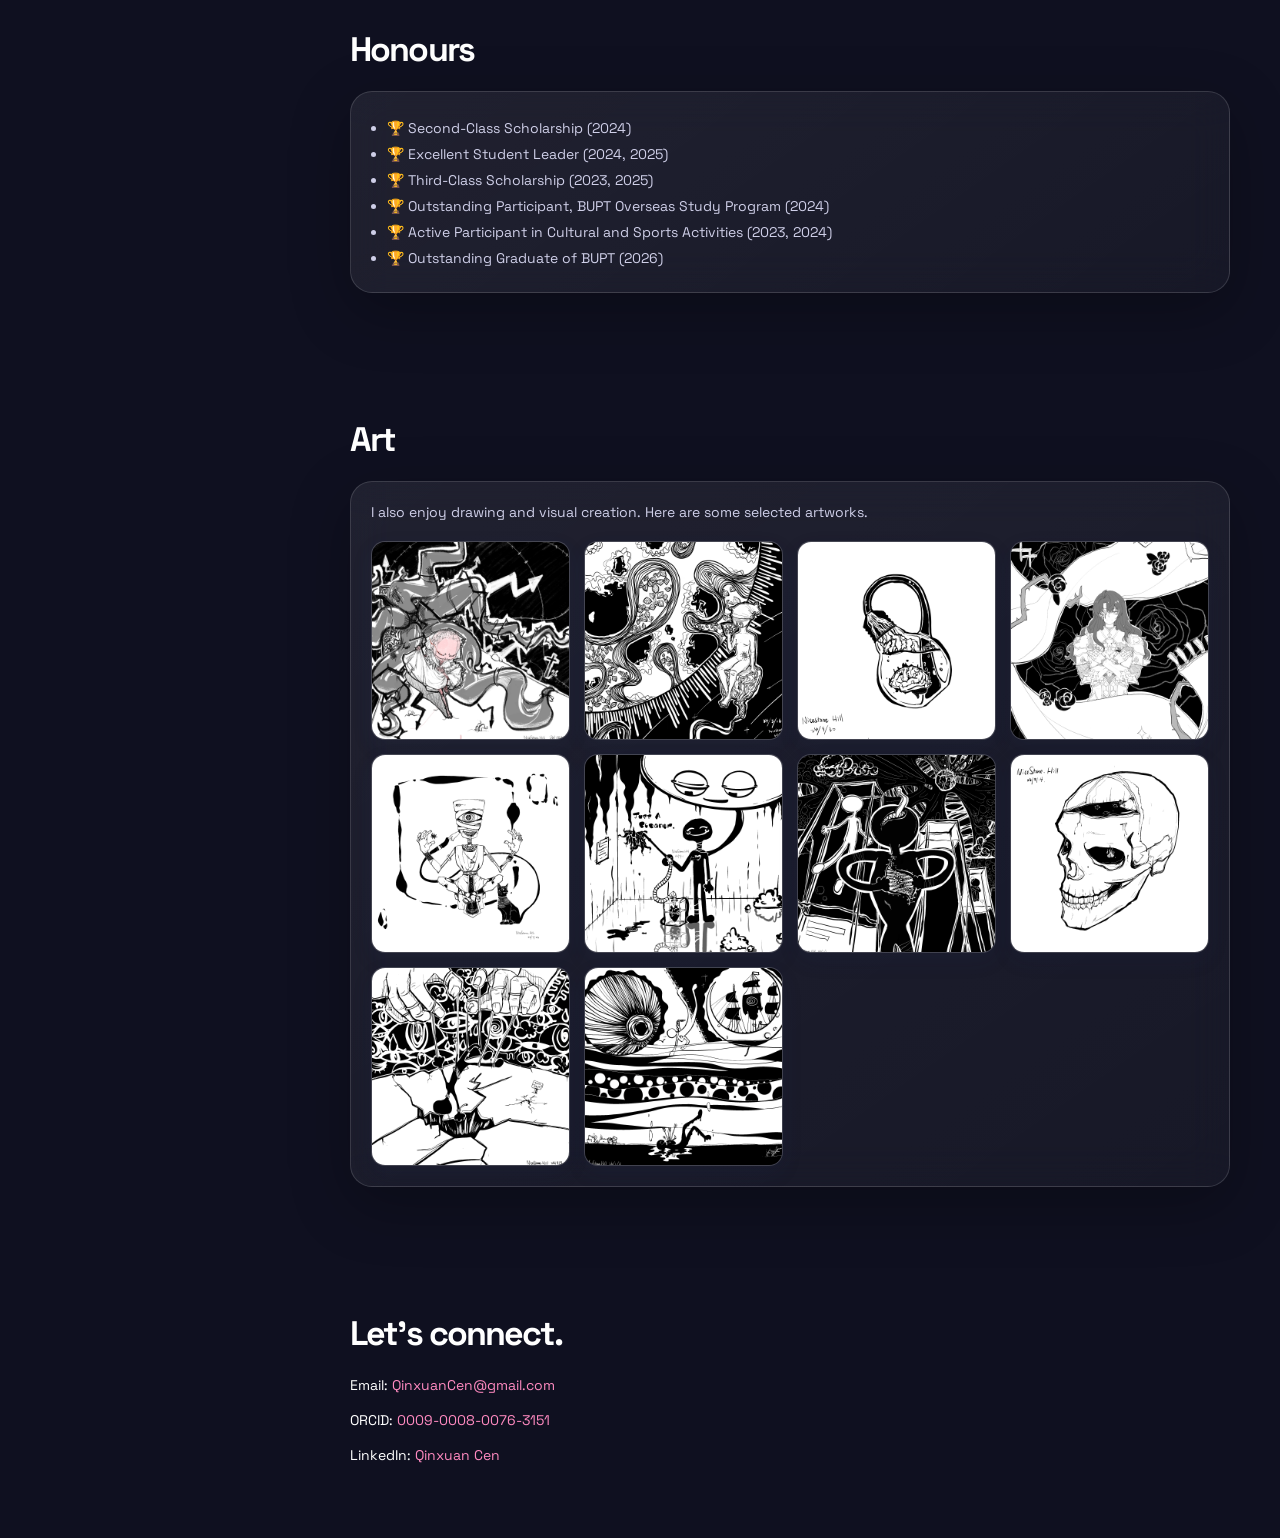
==== commit 3c5a9eaf: "Use uniform artwork gallery tiles" ====
--- a/index.html
+++ b/index.html
@@ -375,7 +375,7 @@
         </p>
 
         <div class="art-grid" aria-label="Selected artworks">
-        <a class="art-item art-item-featured" href="Image/art1.png" target="_blank" rel="noopener" aria-label="Open artwork 1 in a new tab">
+        <a class="art-item" href="Image/art1.png" target="_blank" rel="noopener" aria-label="Open artwork 1 in a new tab">
             <img src="Image/art1.png" alt="Artwork 1" />
         </a>
         <a class="art-item" href="Image/art2.png" target="_blank" rel="noopener" aria-label="Open artwork 2 in a new tab">
--- a/style.css
+++ b/style.css
@@ -660,11 +660,6 @@
   box-shadow: 0 8px 22px rgba(36, 70, 109, 0.08);
 }
 
-.art-item-featured {
-  grid-column: span 2;
-  grid-row: span 2;
-}
-
 .art-grid img {
   width: 100%;
   height: 100%;
@@ -732,11 +727,6 @@
 
   .art-grid {
     grid-template-columns: repeat(3, minmax(0, 1fr));
-  }
-
-  .art-item-featured {
-    grid-column: span 2;
-    grid-row: span 2;
   }
 
   .nav {
@@ -820,8 +810,4 @@
     grid-template-columns: repeat(2, minmax(0, 1fr));
   }
 
-  .art-item-featured {
-    grid-column: span 2;
-    grid-row: span 2;
-  }
-}
+}
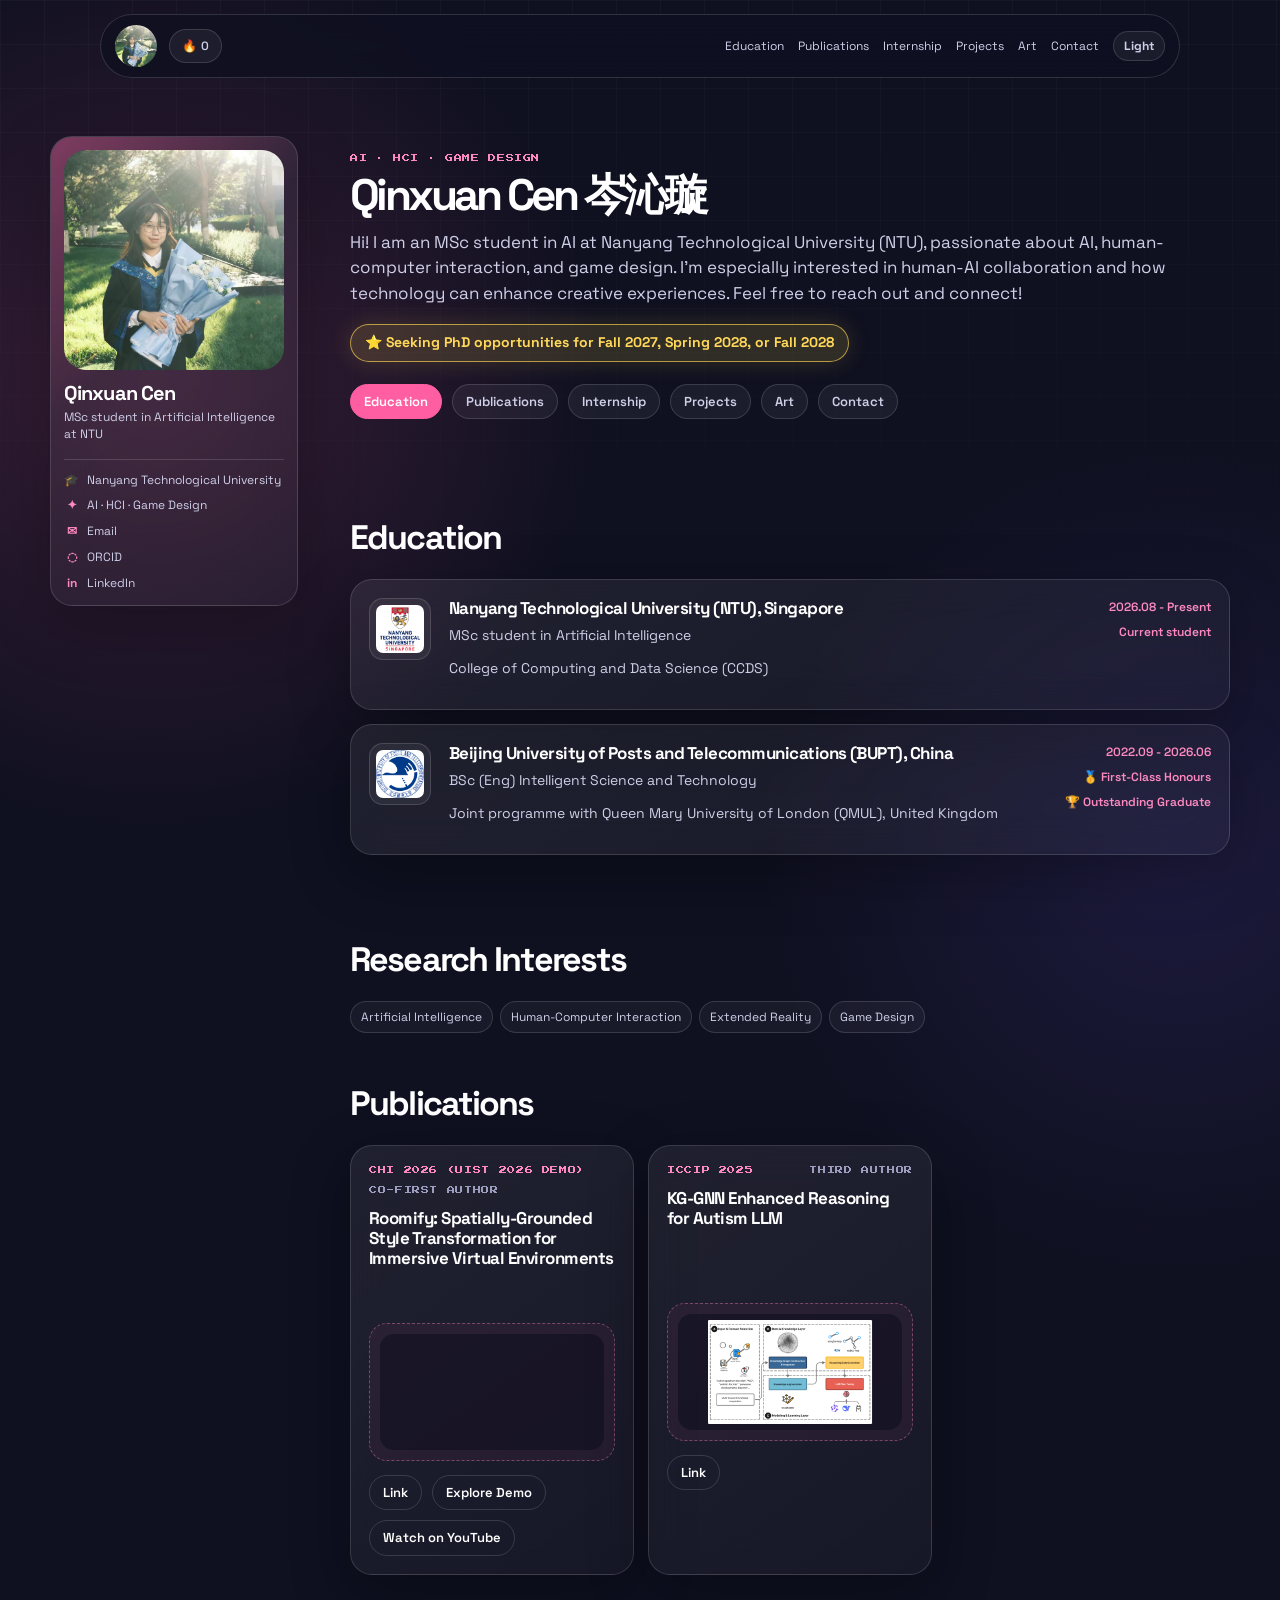
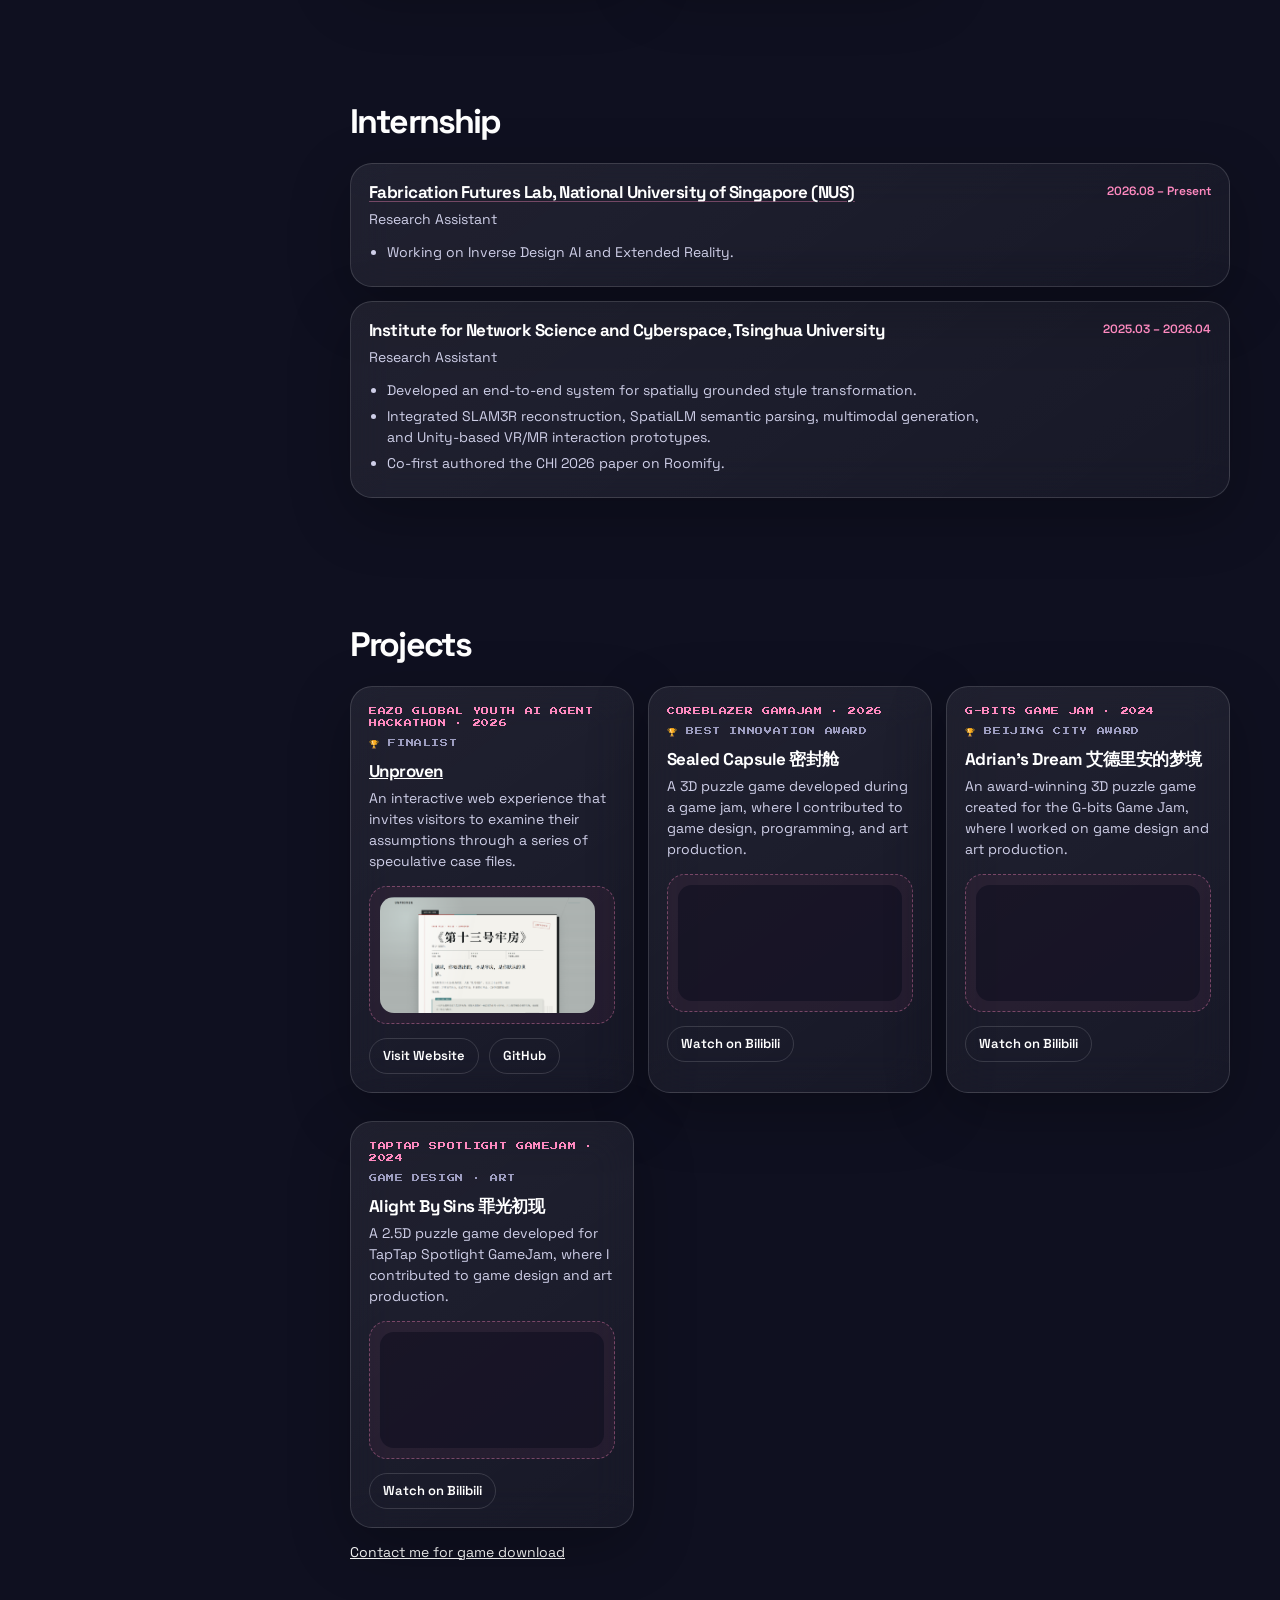
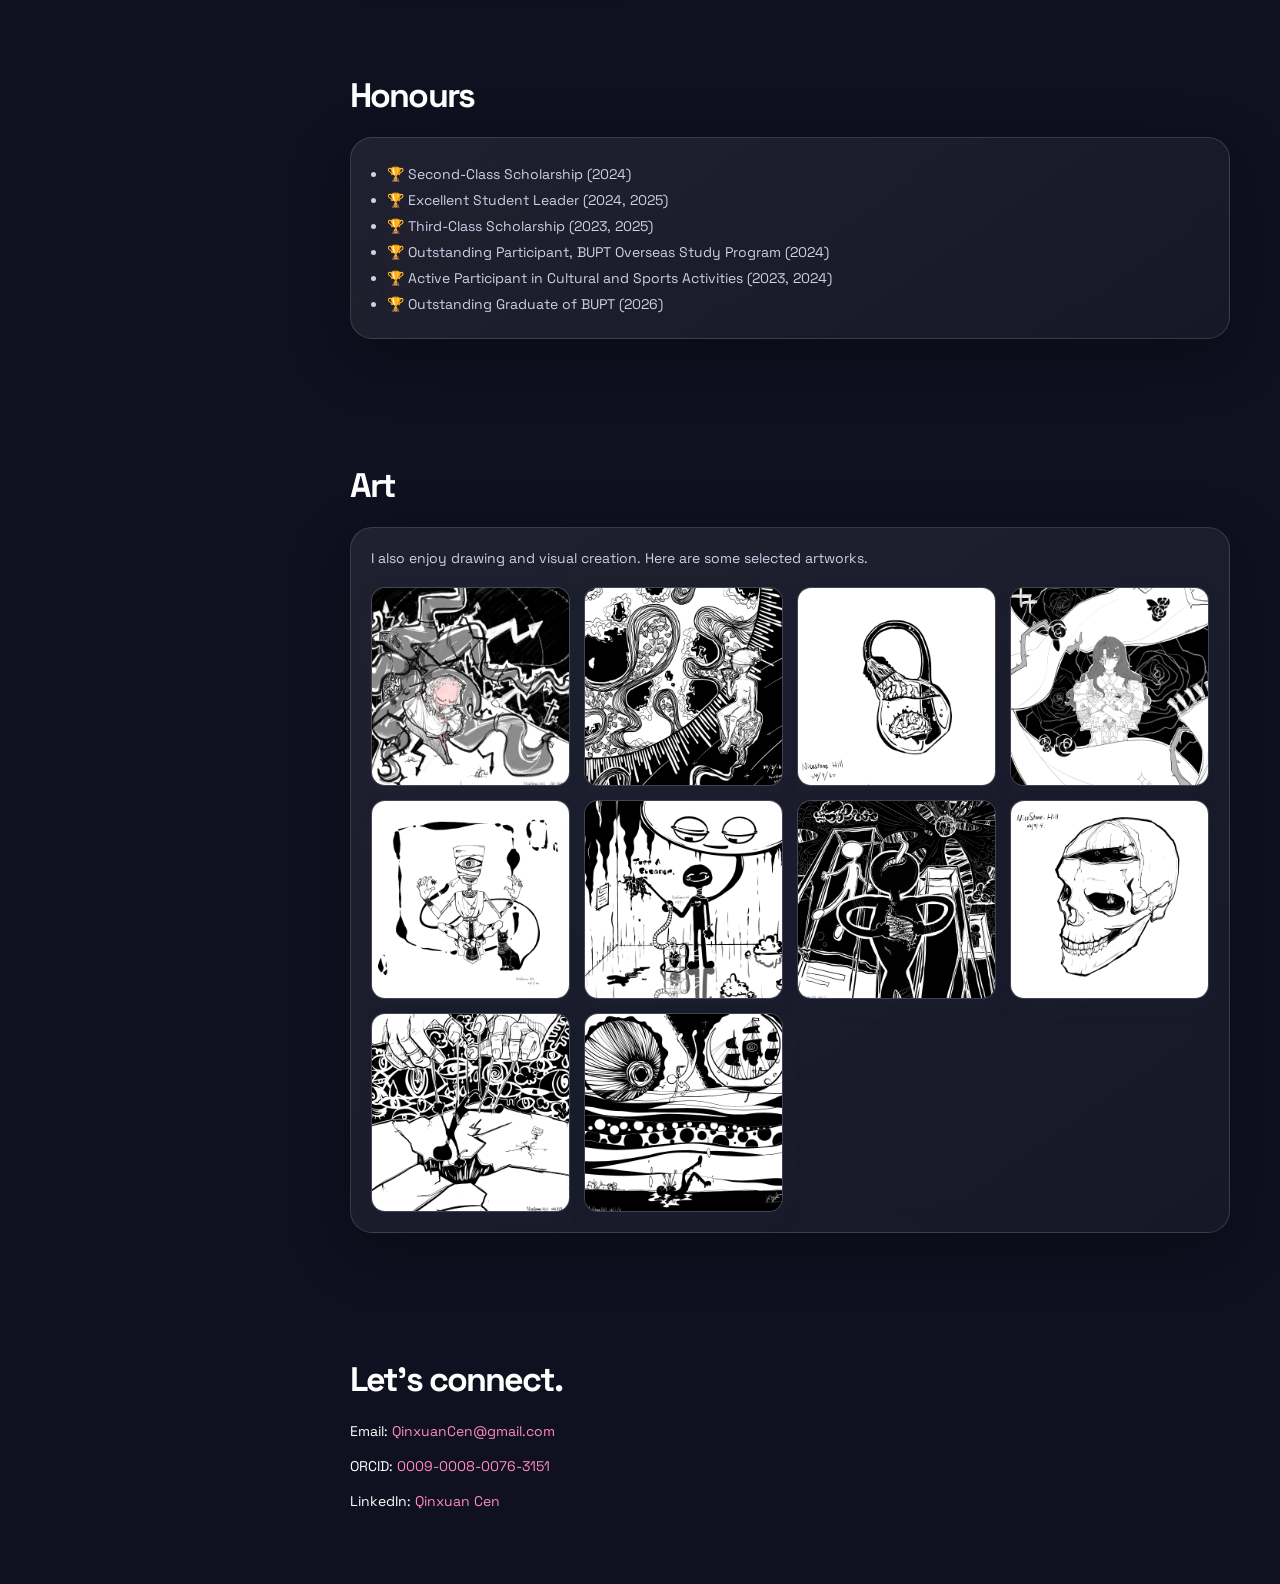
==== commit ea7ae9cf: "Add Roomify interactive demo link" ====
--- a/index.html
+++ b/index.html
@@ -176,6 +176,7 @@
           </div>
           <div class="link-row">
             <a href="https://programs.sigchi.org/chi/2026/program/content/222019" target="_blank" rel="noopener">Link</a>
+            <a href="https://roomify-demo.pages.dev/" target="_blank" rel="noopener">Explore Demo</a>
             <a href="https://youtu.be/zPEOMXafHVA?si=utVqp9CIAk6nOqWQ" target="_blank" rel="noopener">Watch on YouTube</a>
           </div>
         </article>
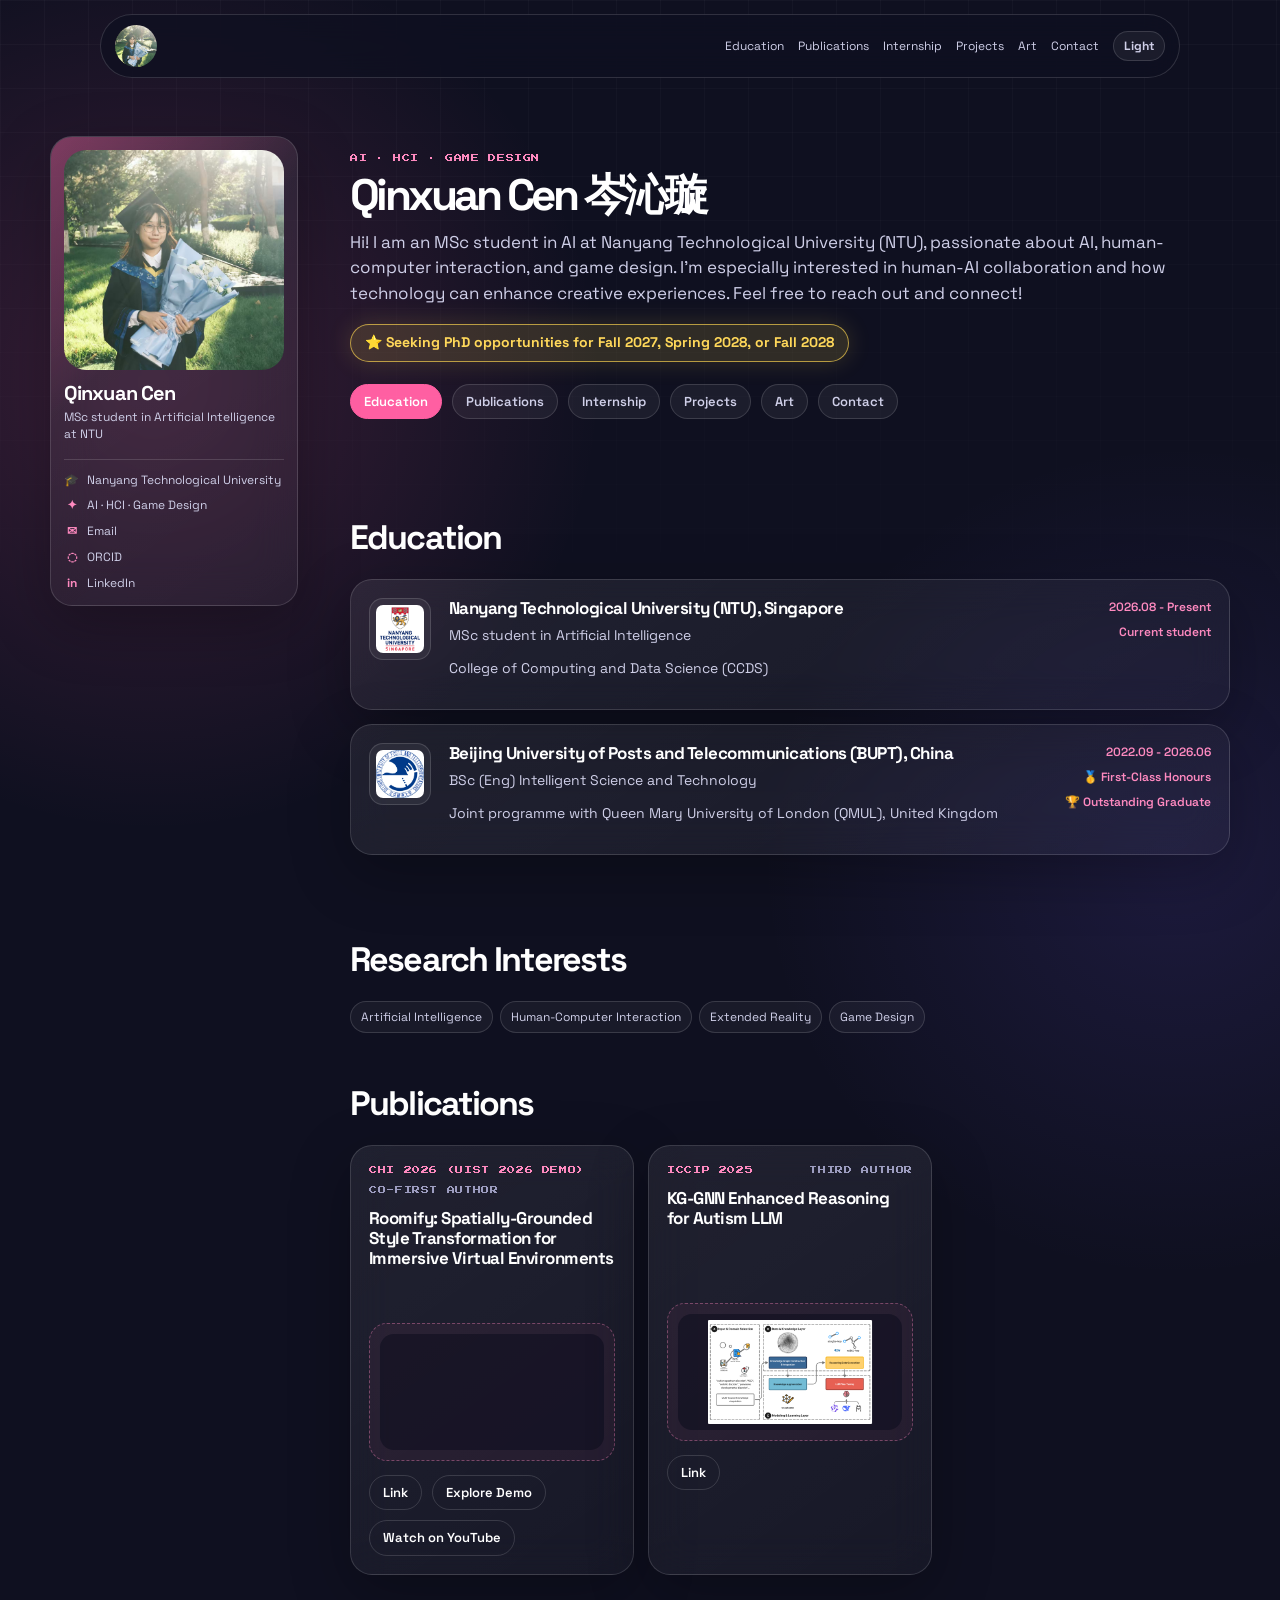
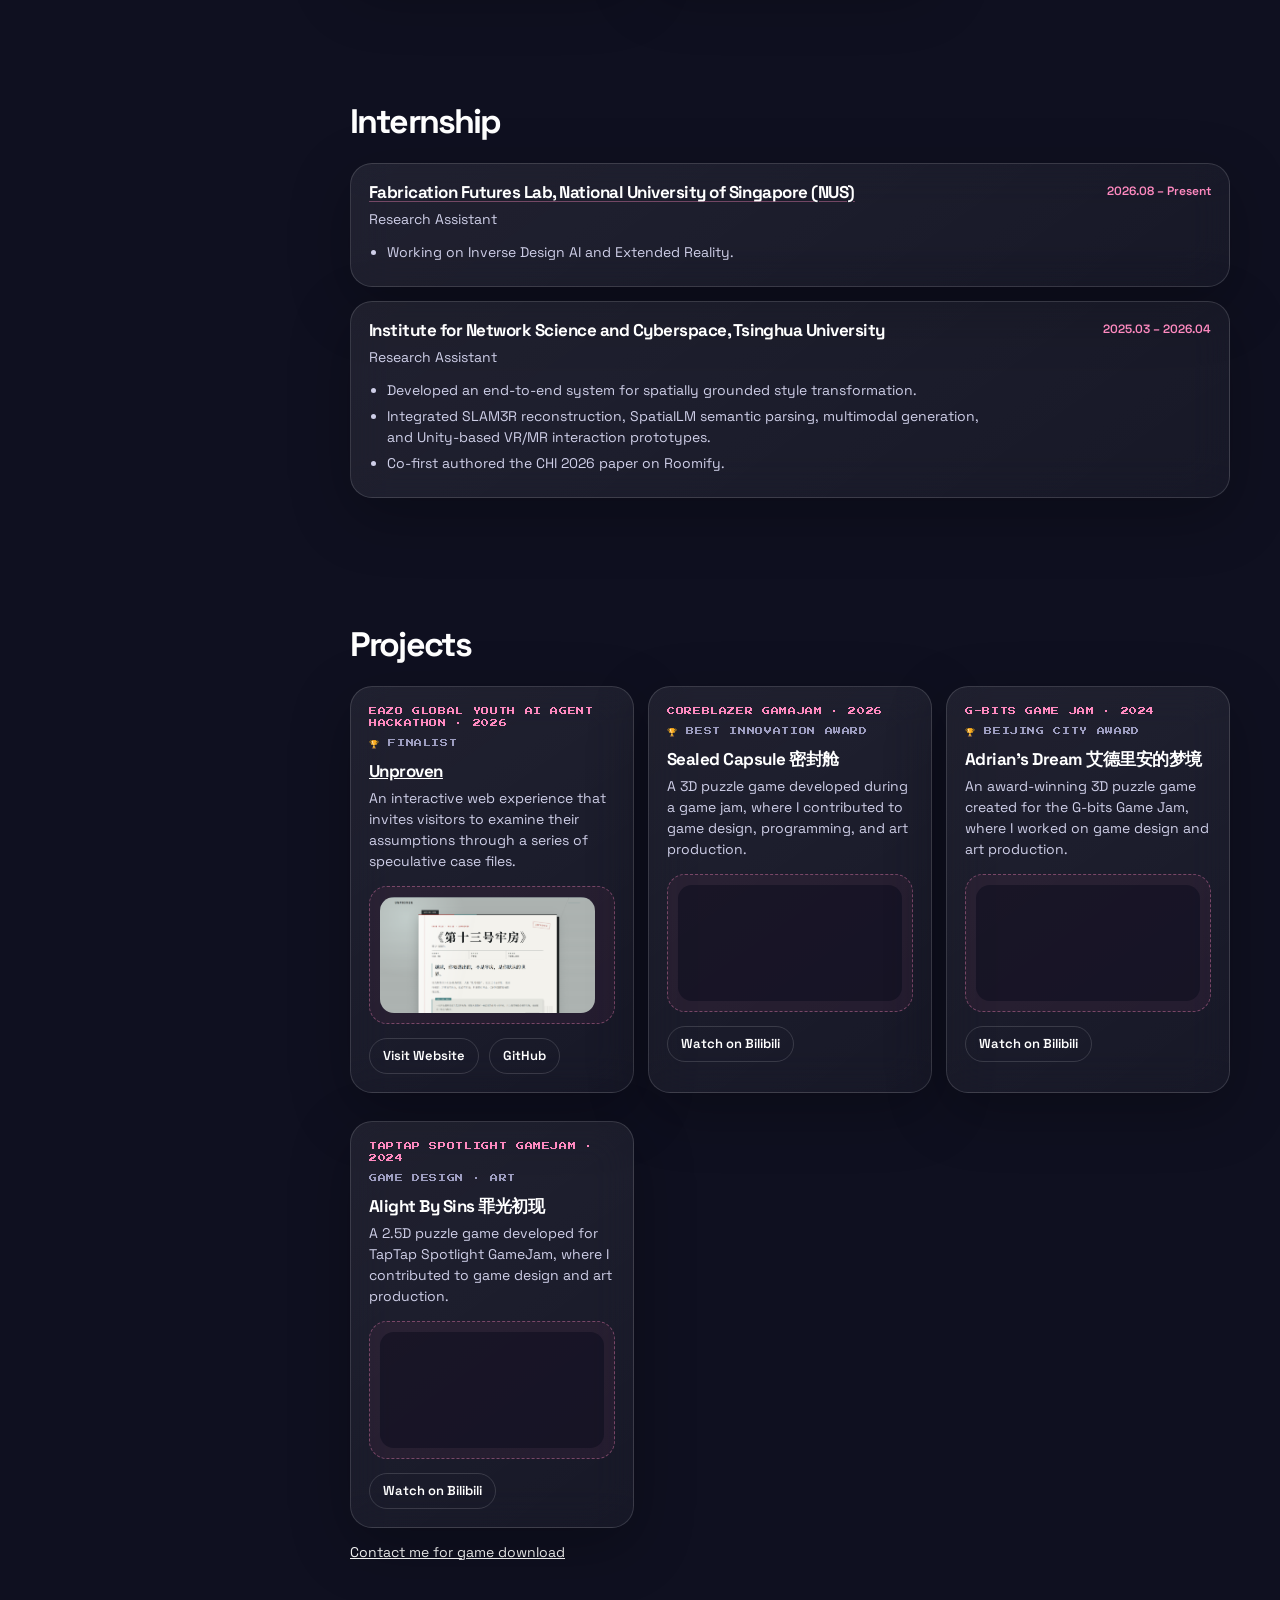
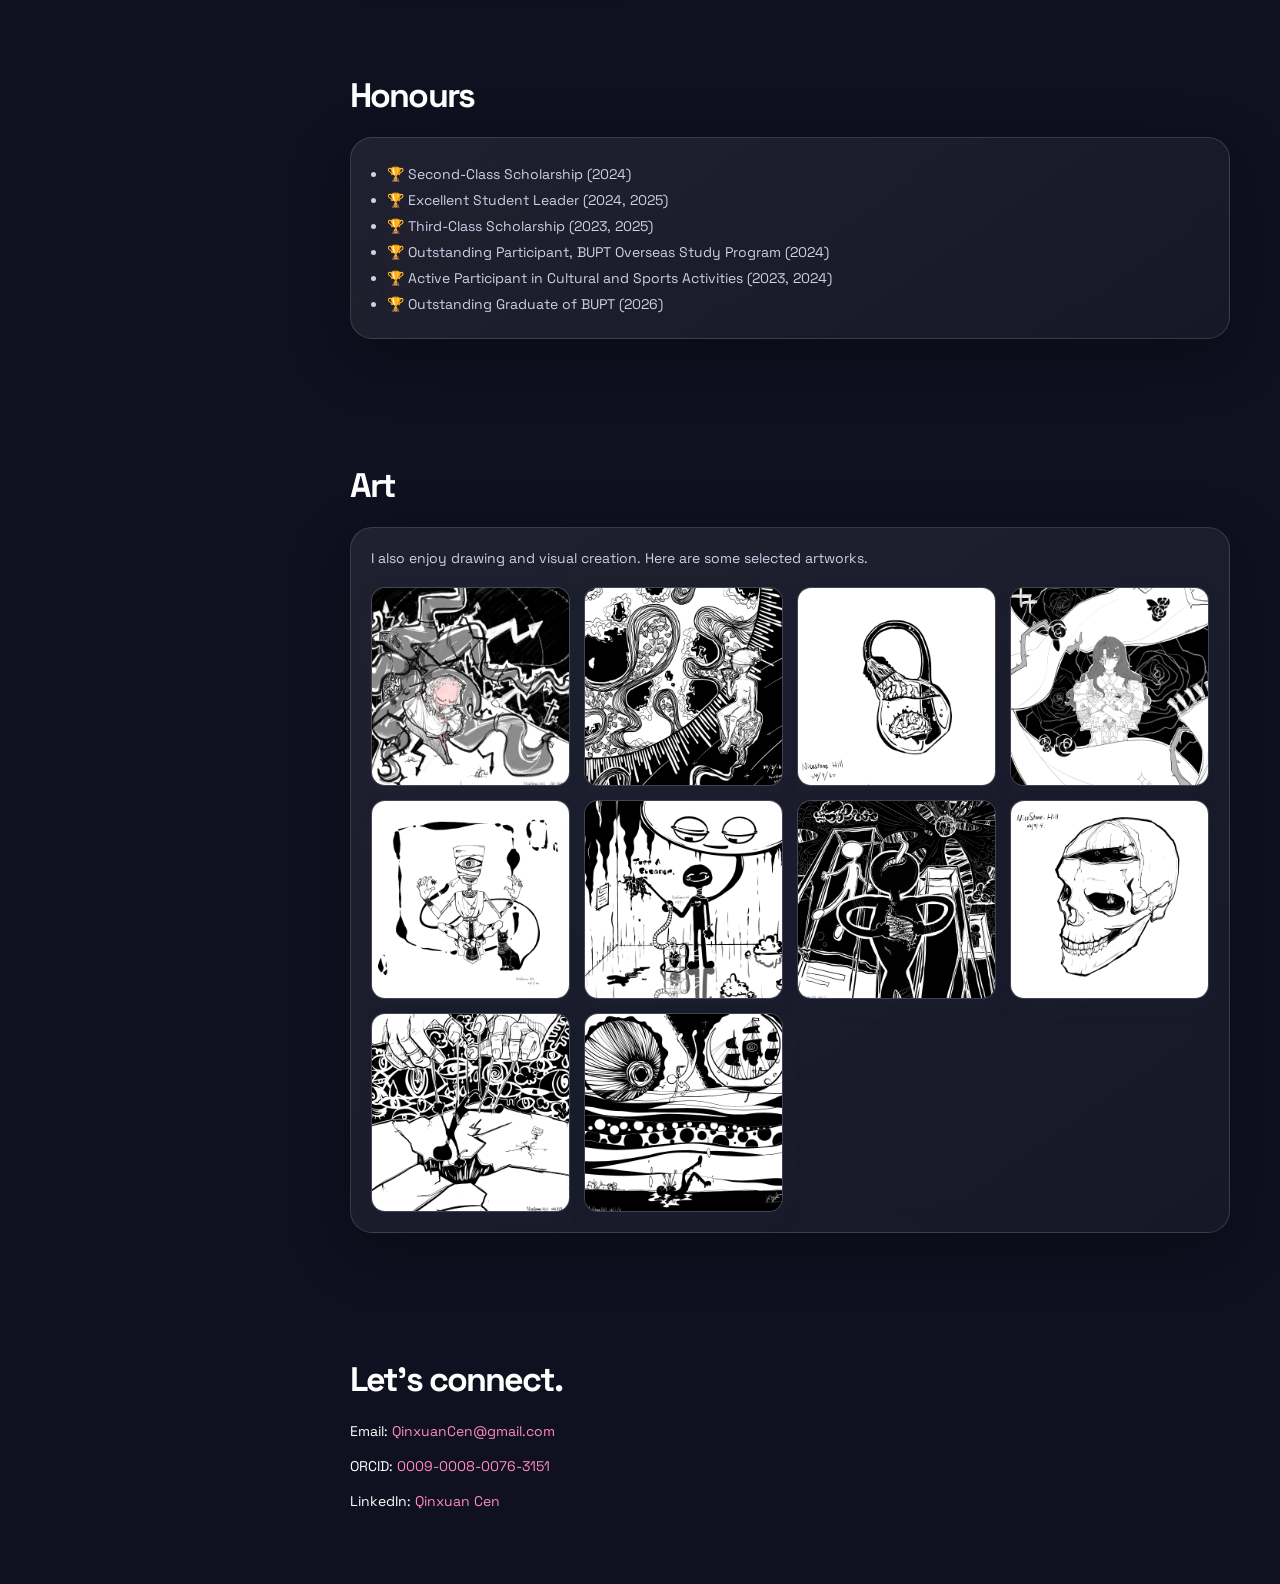
==== commit 63a3f4fd: "Remove unreliable page view counter" ====
--- a/index.html
+++ b/index.html
@@ -50,9 +50,6 @@
         <img src="Image/毕业照.jpg" alt="Qinxuan Cen logo" class="logo-img" />
         </a>
 
-        <span class="view-counter">
-        🔥 <span id="busuanzi_value_site_pv">0</span>
-        </span>
     </div>
     <nav class="nav">
       <a href="#education">Education</a>
@@ -420,7 +417,6 @@
     </div>
   </main>
   <script src="script.js"></script>
-  <script async src="//busuanzi.ibruce.info/busuanzi/2.3/busuanzi.pure.mini.js"></script>
 
 </body>
 </html>
--- a/style.css
+++ b/style.css
@@ -142,20 +142,6 @@
   gap: 12px;
 }
 
-.view-counter {
-  display: inline-flex;
-  align-items: center;
-  gap: 4px;
-  padding: 7px 12px;
-  border-radius: 999px;
-  border: 1px solid var(--line);
-  background: var(--surface);
-  color: var(--muted);
-  font-size: 12px;
-  font-weight: 600;
-  white-space: nowrap;
-}
-
 .nav {
   display: flex;
   gap: 14px;
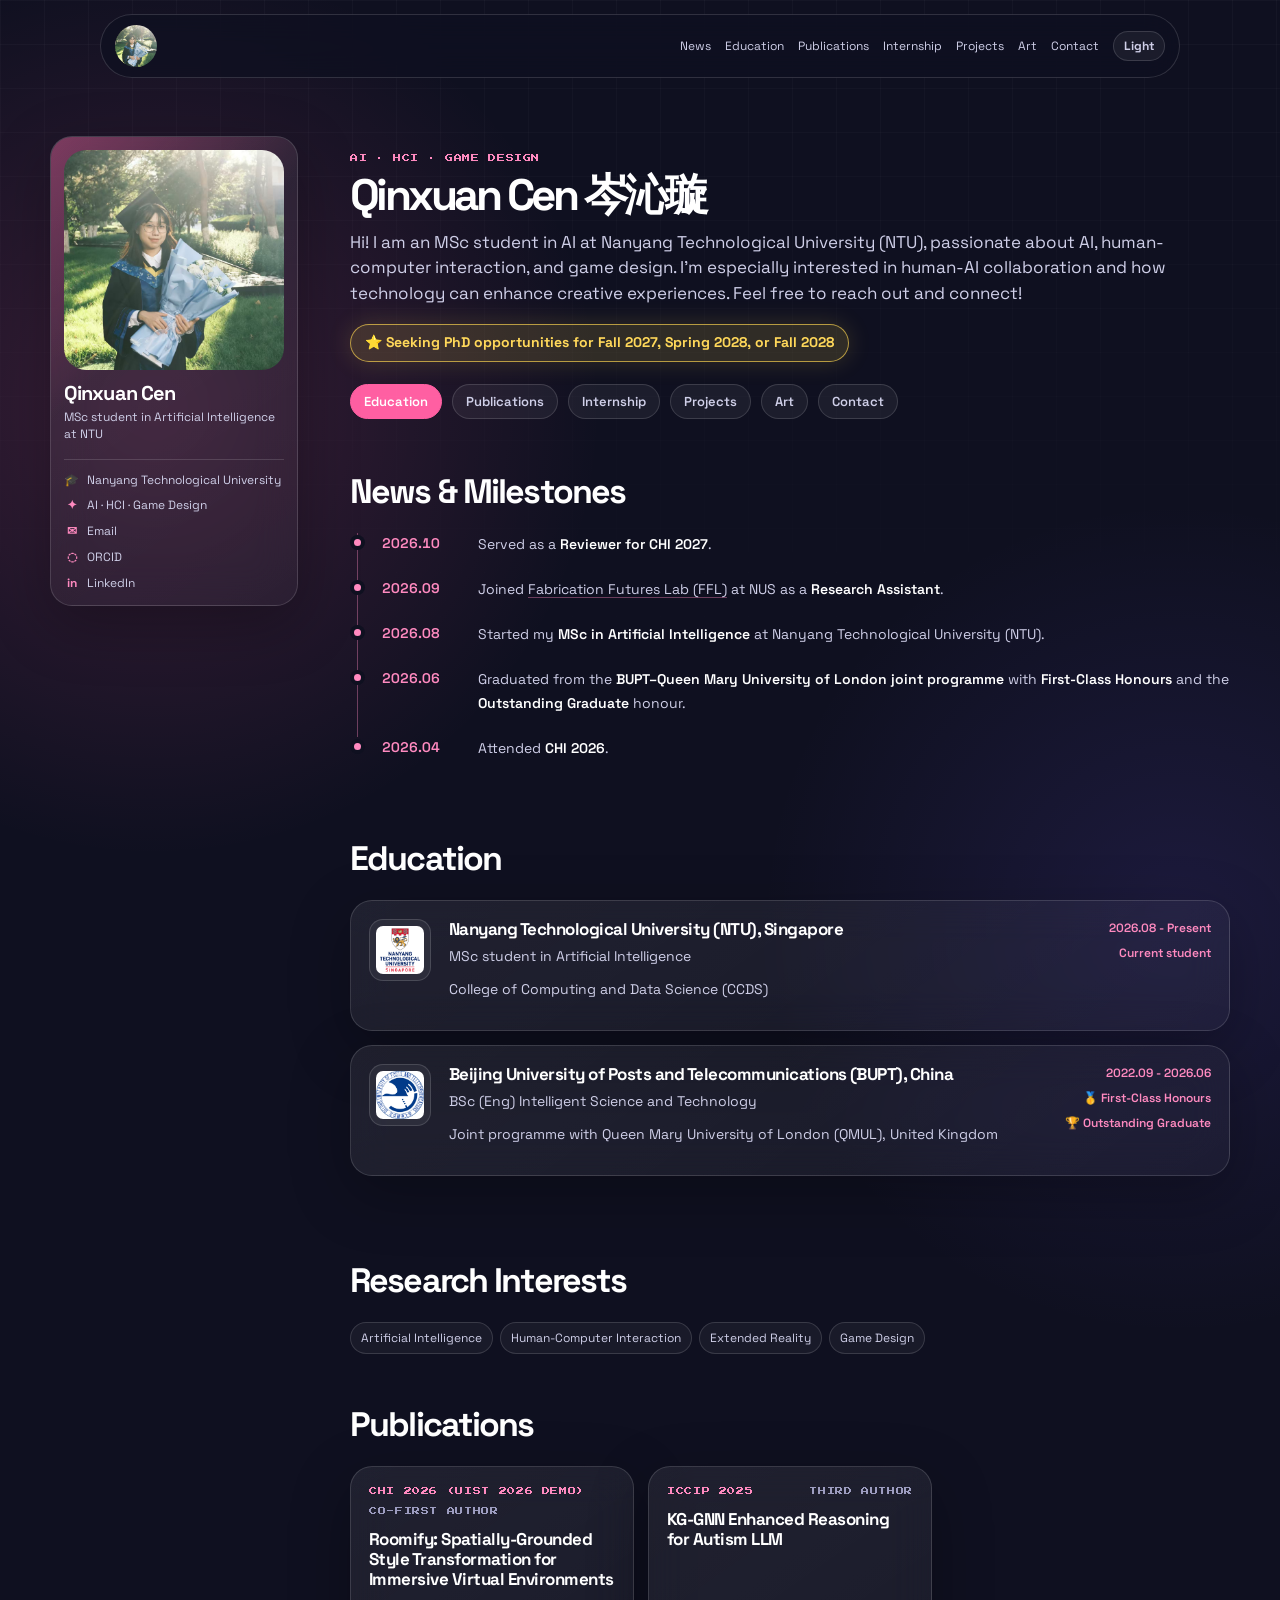
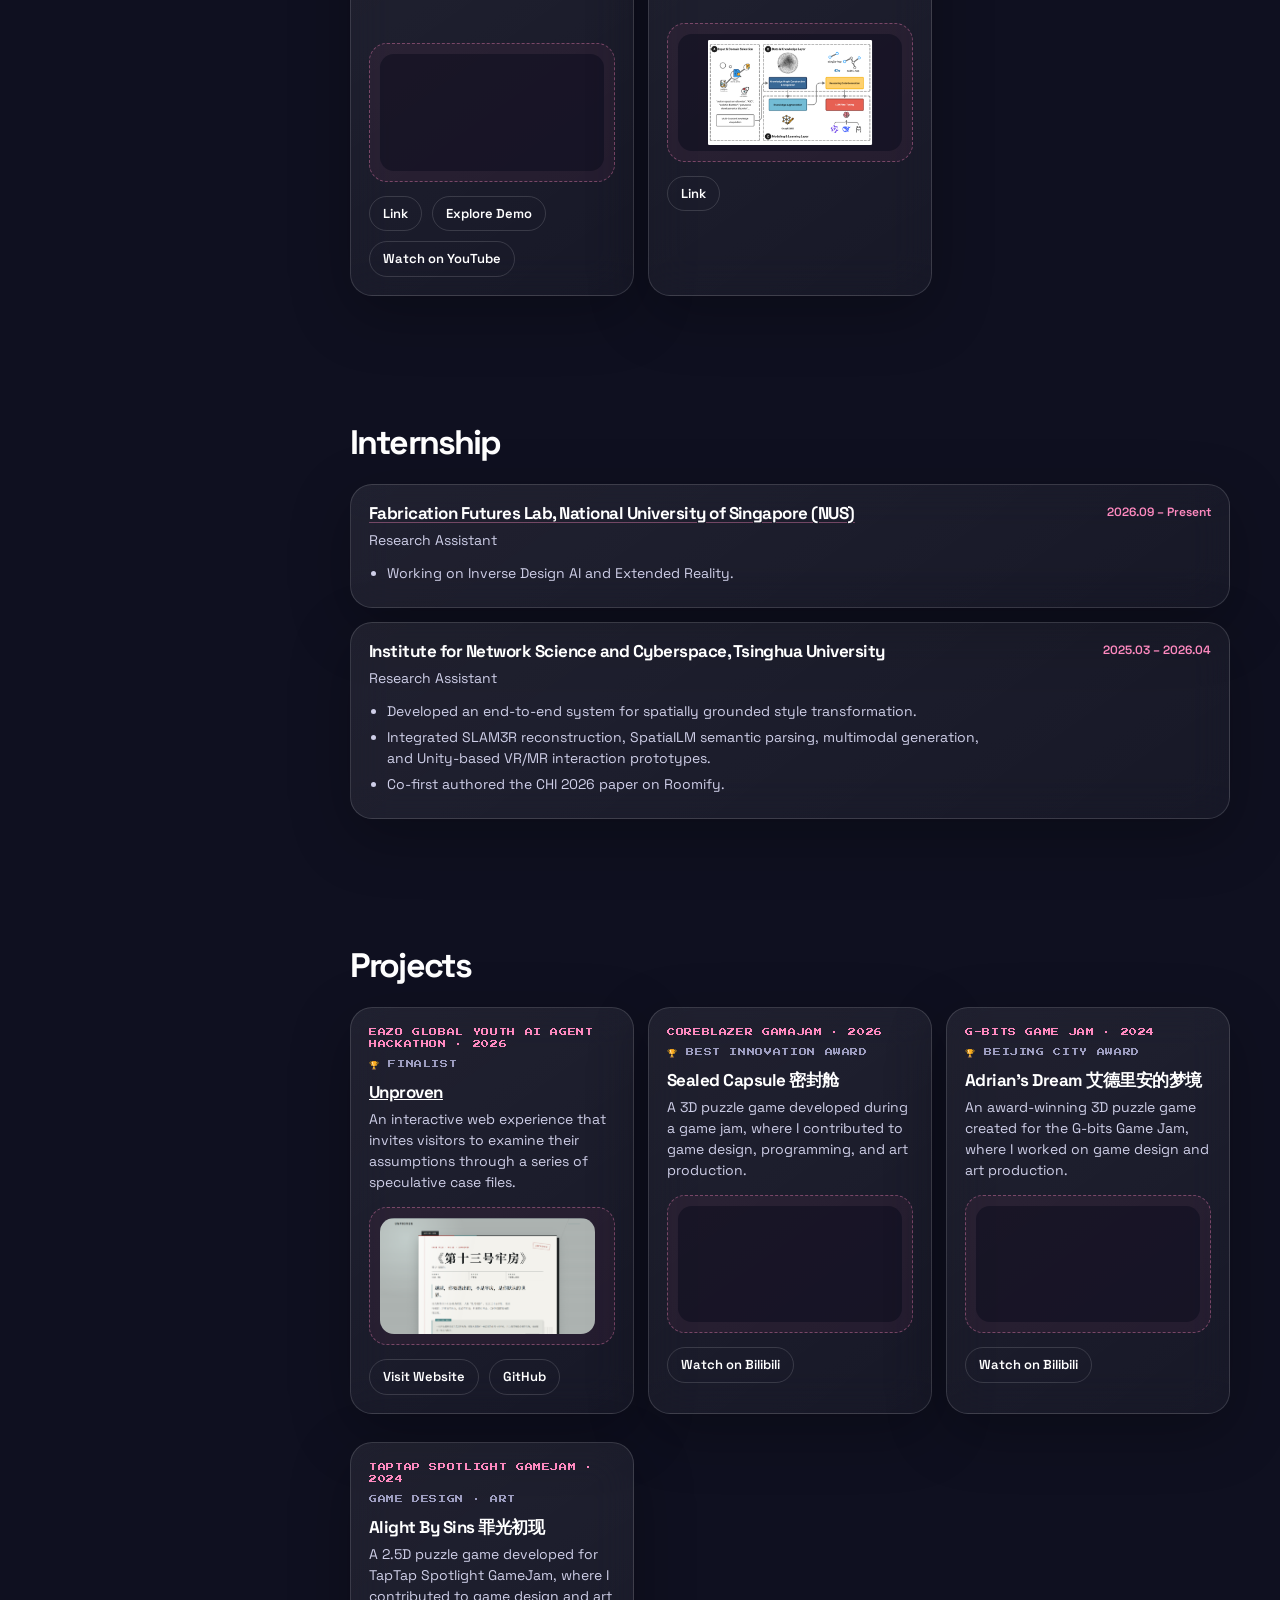
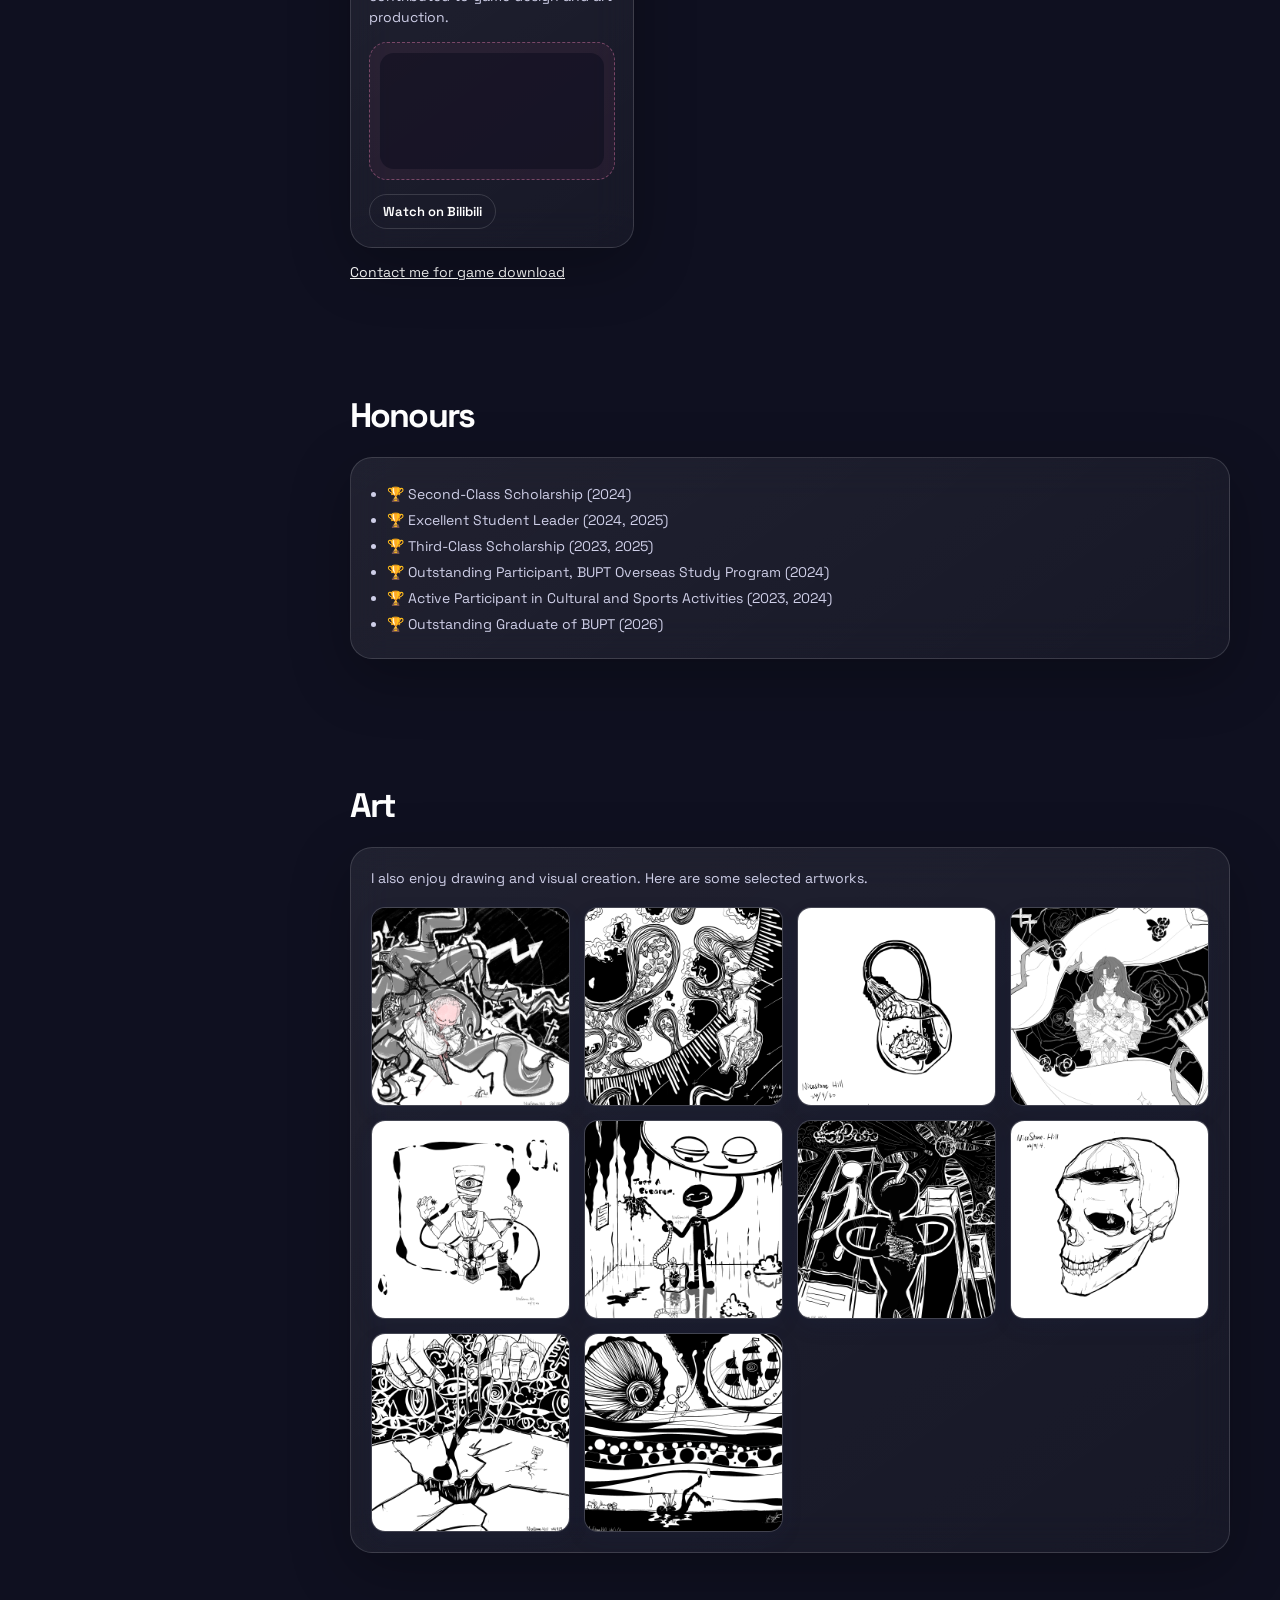
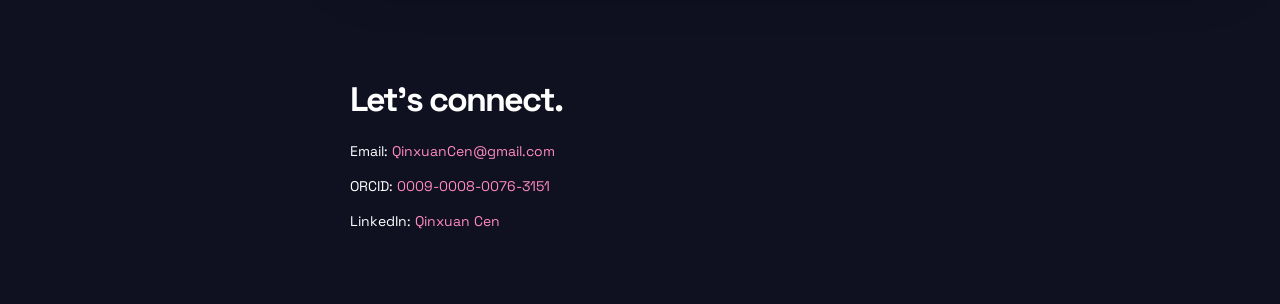
==== commit 0b9c5b77: "Add academic news and milestones timeline" ====
--- a/index.html
+++ b/index.html
@@ -52,6 +52,7 @@
 
     </div>
     <nav class="nav">
+      <a href="#news">News</a>
       <a href="#education">Education</a>
       <a href="#publications">Publications</a>
       <a href="#internship">Internship</a>
@@ -103,6 +104,33 @@
         </div>
       </div>
 
+    </section>
+
+    <section id="news" class="section-shell news-section" aria-labelledby="news-heading">
+      <p class="section-kicker">News</p>
+      <h2 id="news-heading">News &amp; Milestones</h2>
+      <ol class="news-timeline" aria-label="Milestones, newest first">
+        <li>
+          <time datetime="2026-10">2026.10</time>
+          <p>Served as a <strong>Reviewer for CHI 2027</strong>.</p>
+        </li>
+        <li>
+          <time datetime="2026-09">2026.09</time>
+          <p>Joined <a class="institution-link" href="https://www.fabricationfutureslab.com/" target="_blank" rel="noopener">Fabrication Futures Lab (FFL)</a> at NUS as a <strong>Research Assistant</strong>.</p>
+        </li>
+        <li>
+          <time datetime="2026-08">2026.08</time>
+          <p>Started my <strong>MSc in Artificial Intelligence</strong> at Nanyang Technological University (NTU).</p>
+        </li>
+        <li>
+          <time datetime="2026-06">2026.06</time>
+          <p>Graduated from the <strong>BUPT–Queen Mary University of London joint programme</strong> with <strong>First-Class Honours</strong> and the <strong>Outstanding Graduate</strong> honour.</p>
+        </li>
+        <li>
+          <time datetime="2026-04">2026.04</time>
+          <p>Attended <strong>CHI 2026</strong>.</p>
+        </li>
+      </ol>
     </section>
 
    <section id="education" class="section-shell">
@@ -209,7 +237,7 @@
             <li>Working on Inverse Design AI and Extended Reality.</li>
           </ul>
         </div>
-        <div class="meta-block"><span>2026.08 – Present</span></div>
+        <div class="meta-block"><span>2026.09 – Present</span></div>
       </article>
       <article class="card timeline-card">
         <div>
--- a/style.css
+++ b/style.css
@@ -448,6 +448,62 @@
 .profile-details a { color: inherit; text-decoration: none; }
 .profile-details a:hover { color: var(--accent-soft); }
 
+.news-section {
+  padding-top: 12px;
+  padding-bottom: 24px;
+  scroll-margin-top: 140px;
+}
+
+.news-timeline strong {
+  color: var(--text);
+  font-weight: 600;
+}
+
+.news-timeline {
+  margin: 0;
+  padding: 0 0 0 7px;
+  list-style: none;
+}
+
+.news-timeline li {
+  position: relative;
+  display: grid;
+  grid-template-columns: 78px minmax(0, 1fr);
+  gap: 18px;
+  margin: 0;
+  padding: 0 0 22px 24px;
+  border-left: 1px solid var(--accent-line);
+}
+
+.news-timeline li:last-child {
+  padding-bottom: 0;
+  border-left-color: transparent;
+}
+
+.news-timeline li::before {
+  content: "";
+  position: absolute;
+  top: 6px;
+  left: -4px;
+  width: 7px;
+  height: 7px;
+  border-radius: 50%;
+  background: var(--accent-soft);
+  box-shadow: 0 0 0 4px var(--bg);
+}
+
+.news-timeline time {
+  color: var(--accent-soft);
+  font-weight: 600;
+  font-variant-numeric: tabular-nums;
+}
+
+.news-timeline p {
+  margin: 0;
+  color: var(--muted);
+  line-height: 1.65;
+}
+
 .two-column {
   display: grid;
   grid-template-columns: 0.8fr 1.2fr;
@@ -769,6 +825,12 @@
 }
 
 @media (max-width: 540px) {
+  .news-timeline li {
+    grid-template-columns: 1fr;
+    gap: 5px;
+    padding-left: 20px;
+  }
+
   .section-shell {
     width: min(100% - 28px, 1080px);
   }
